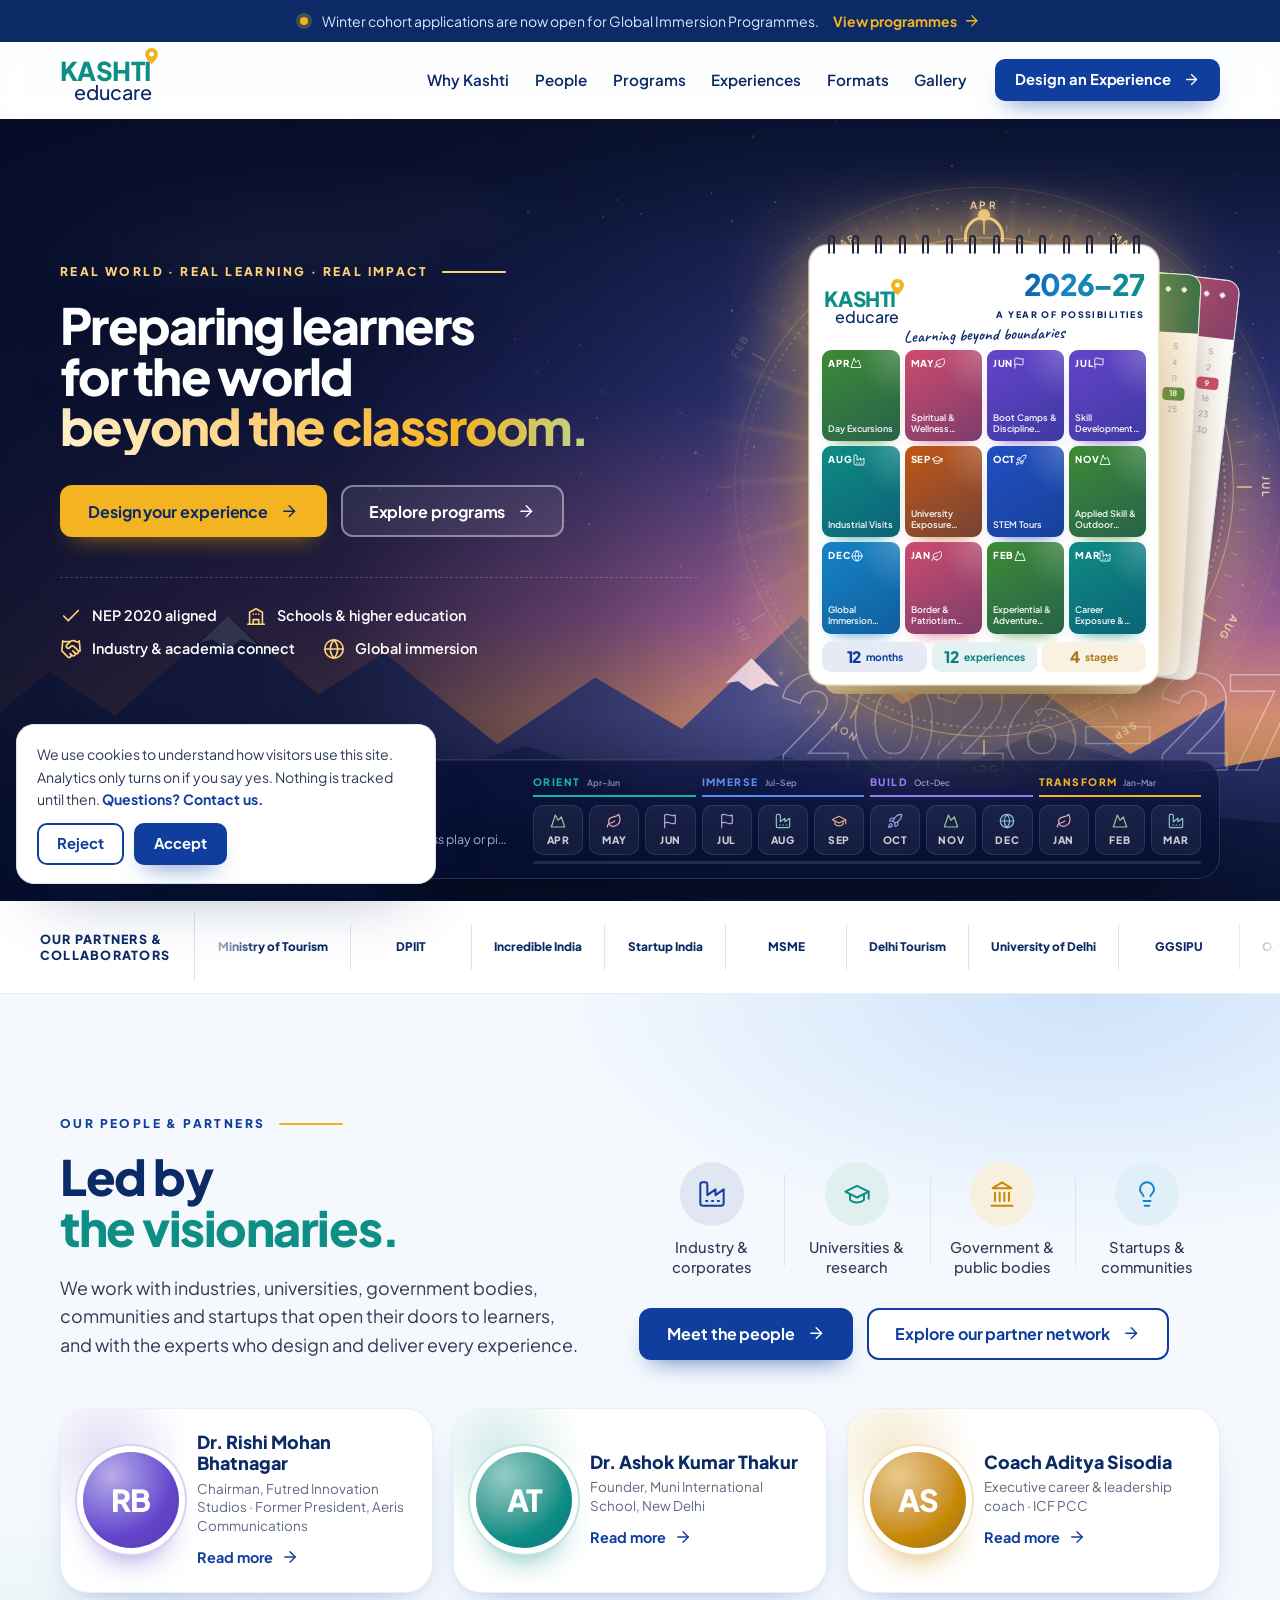
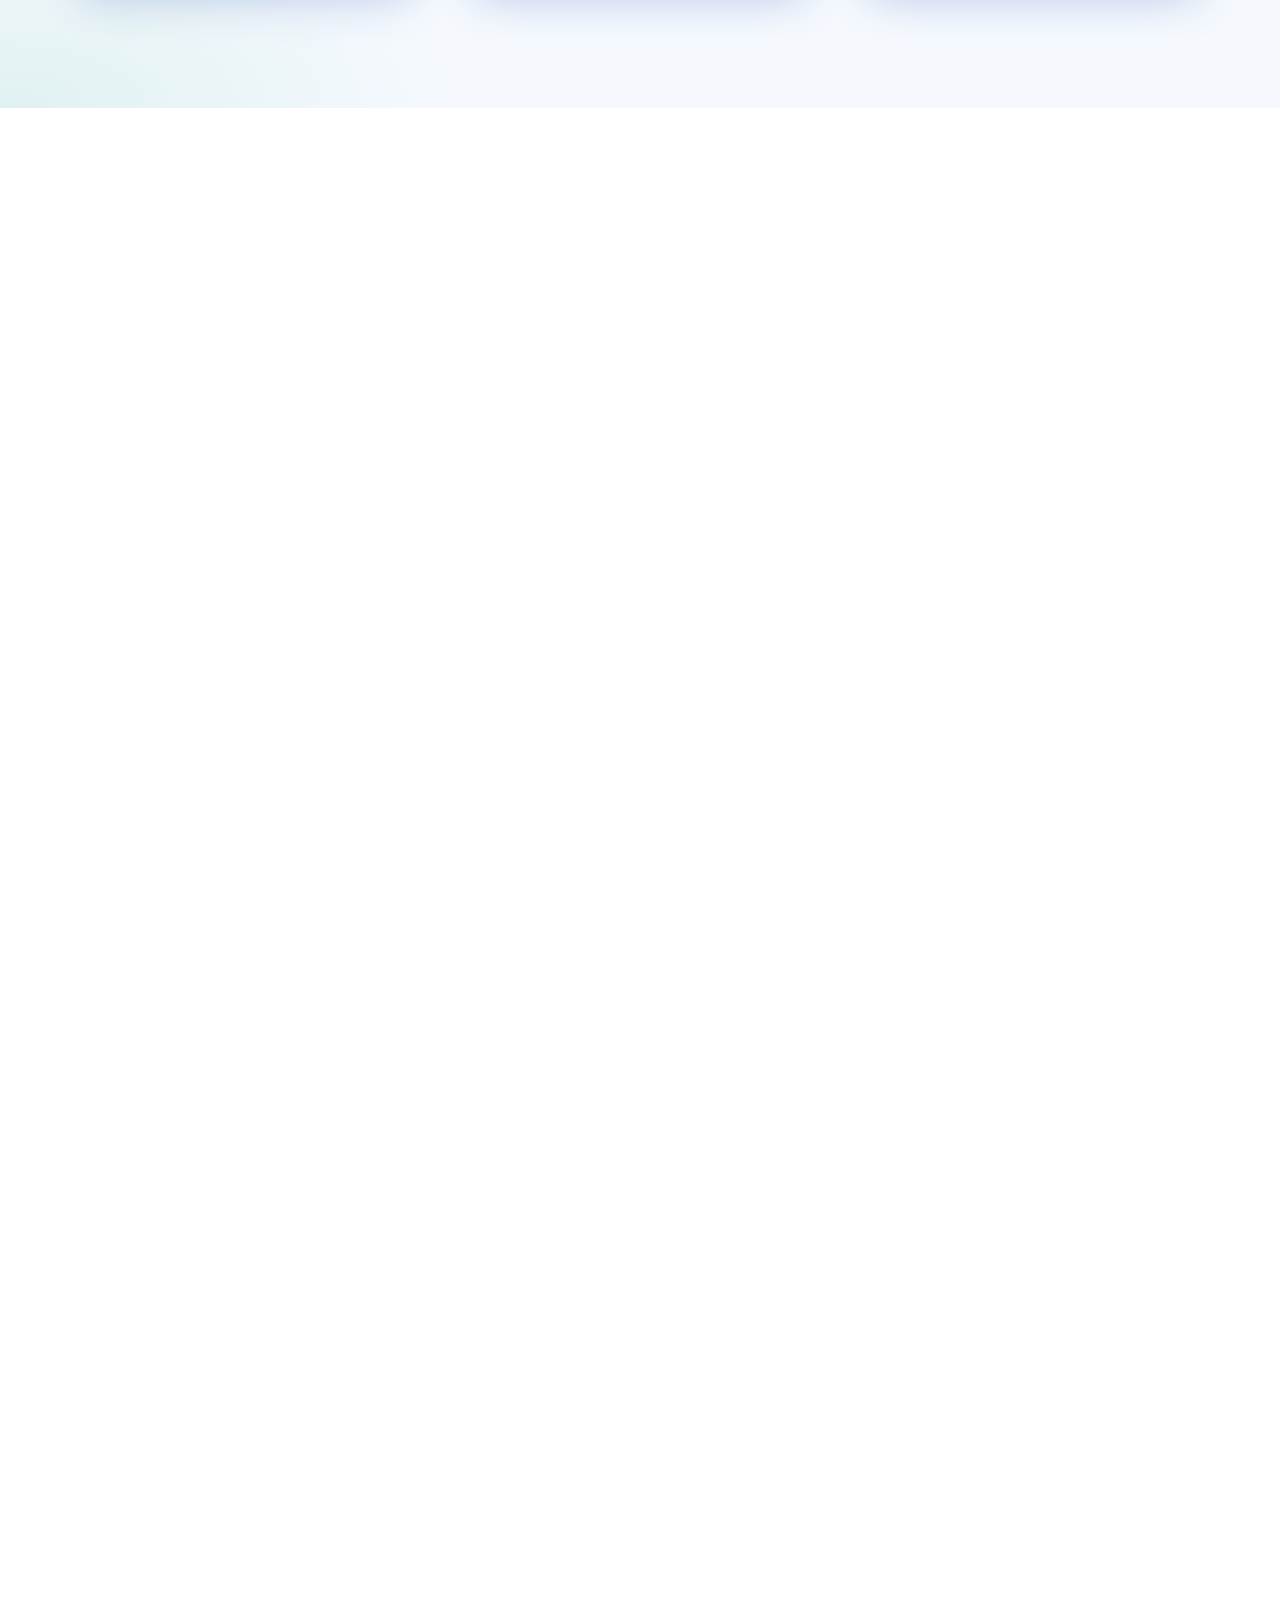
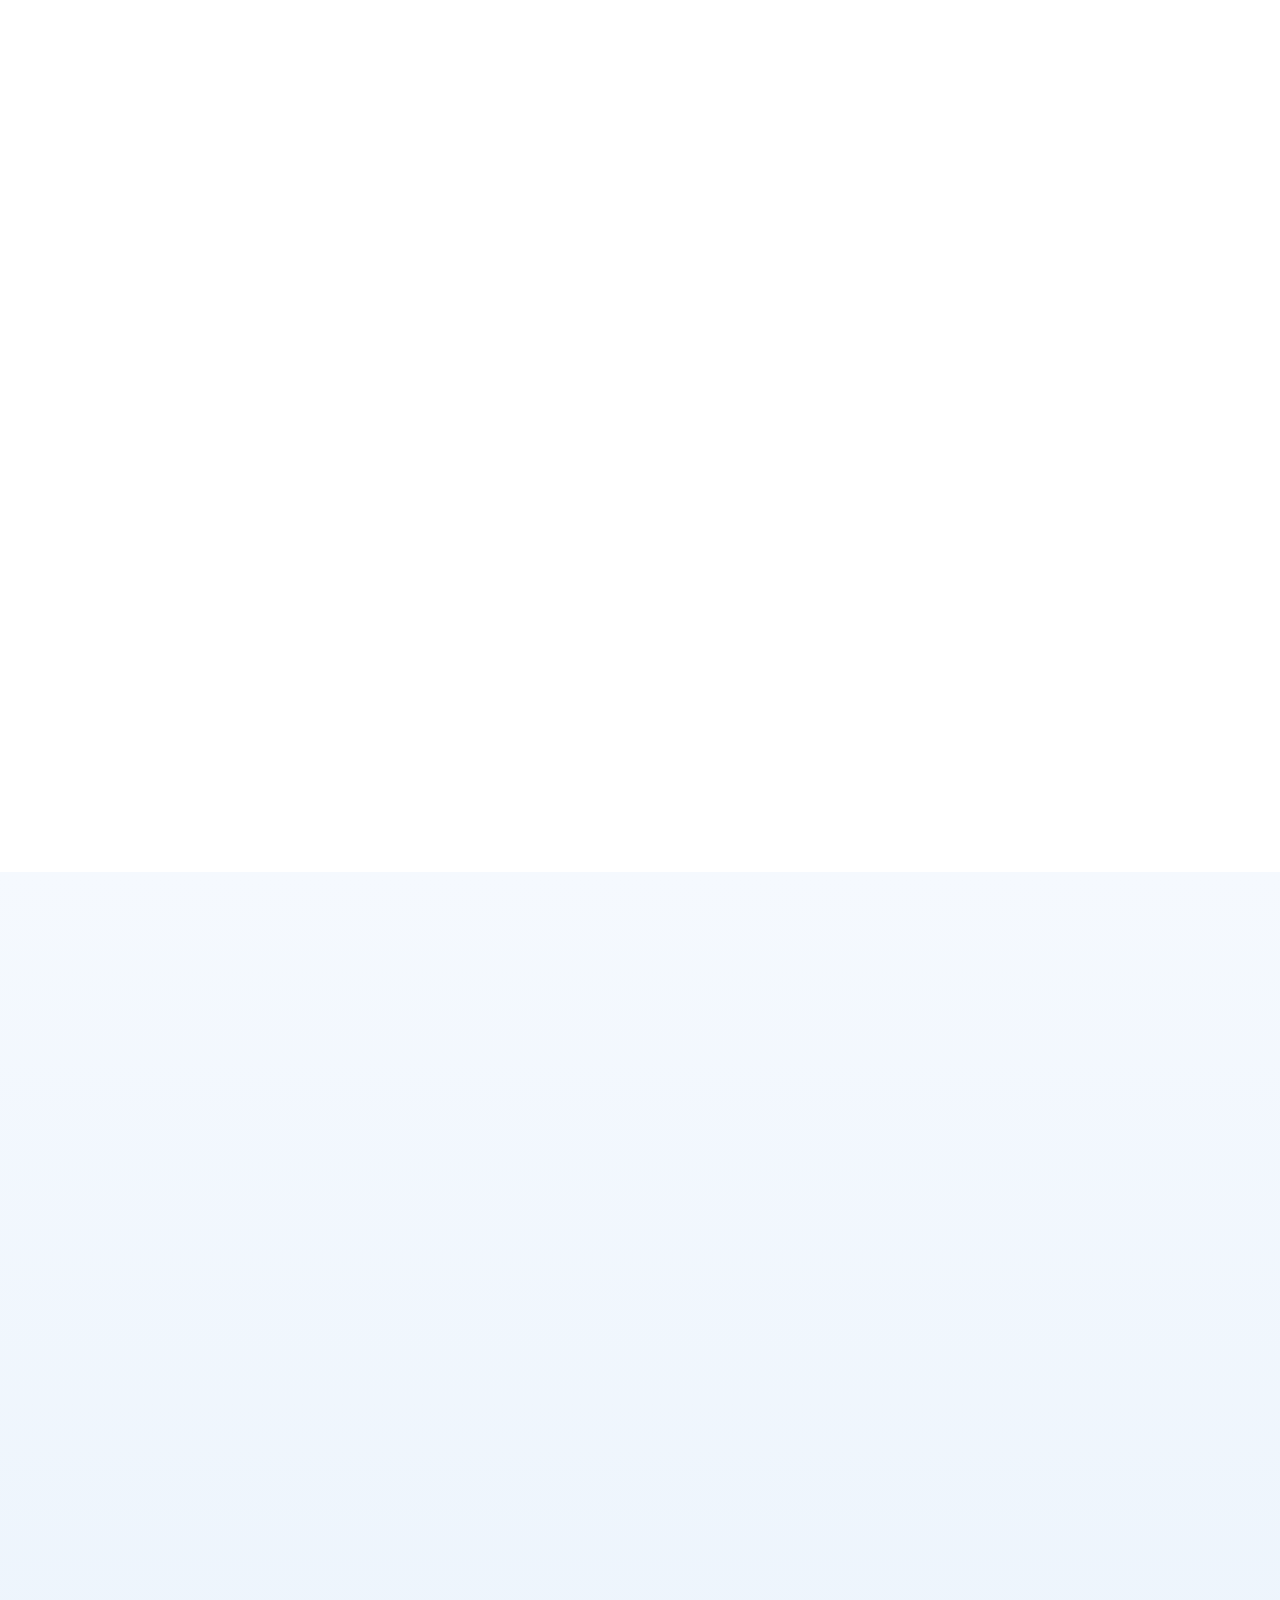
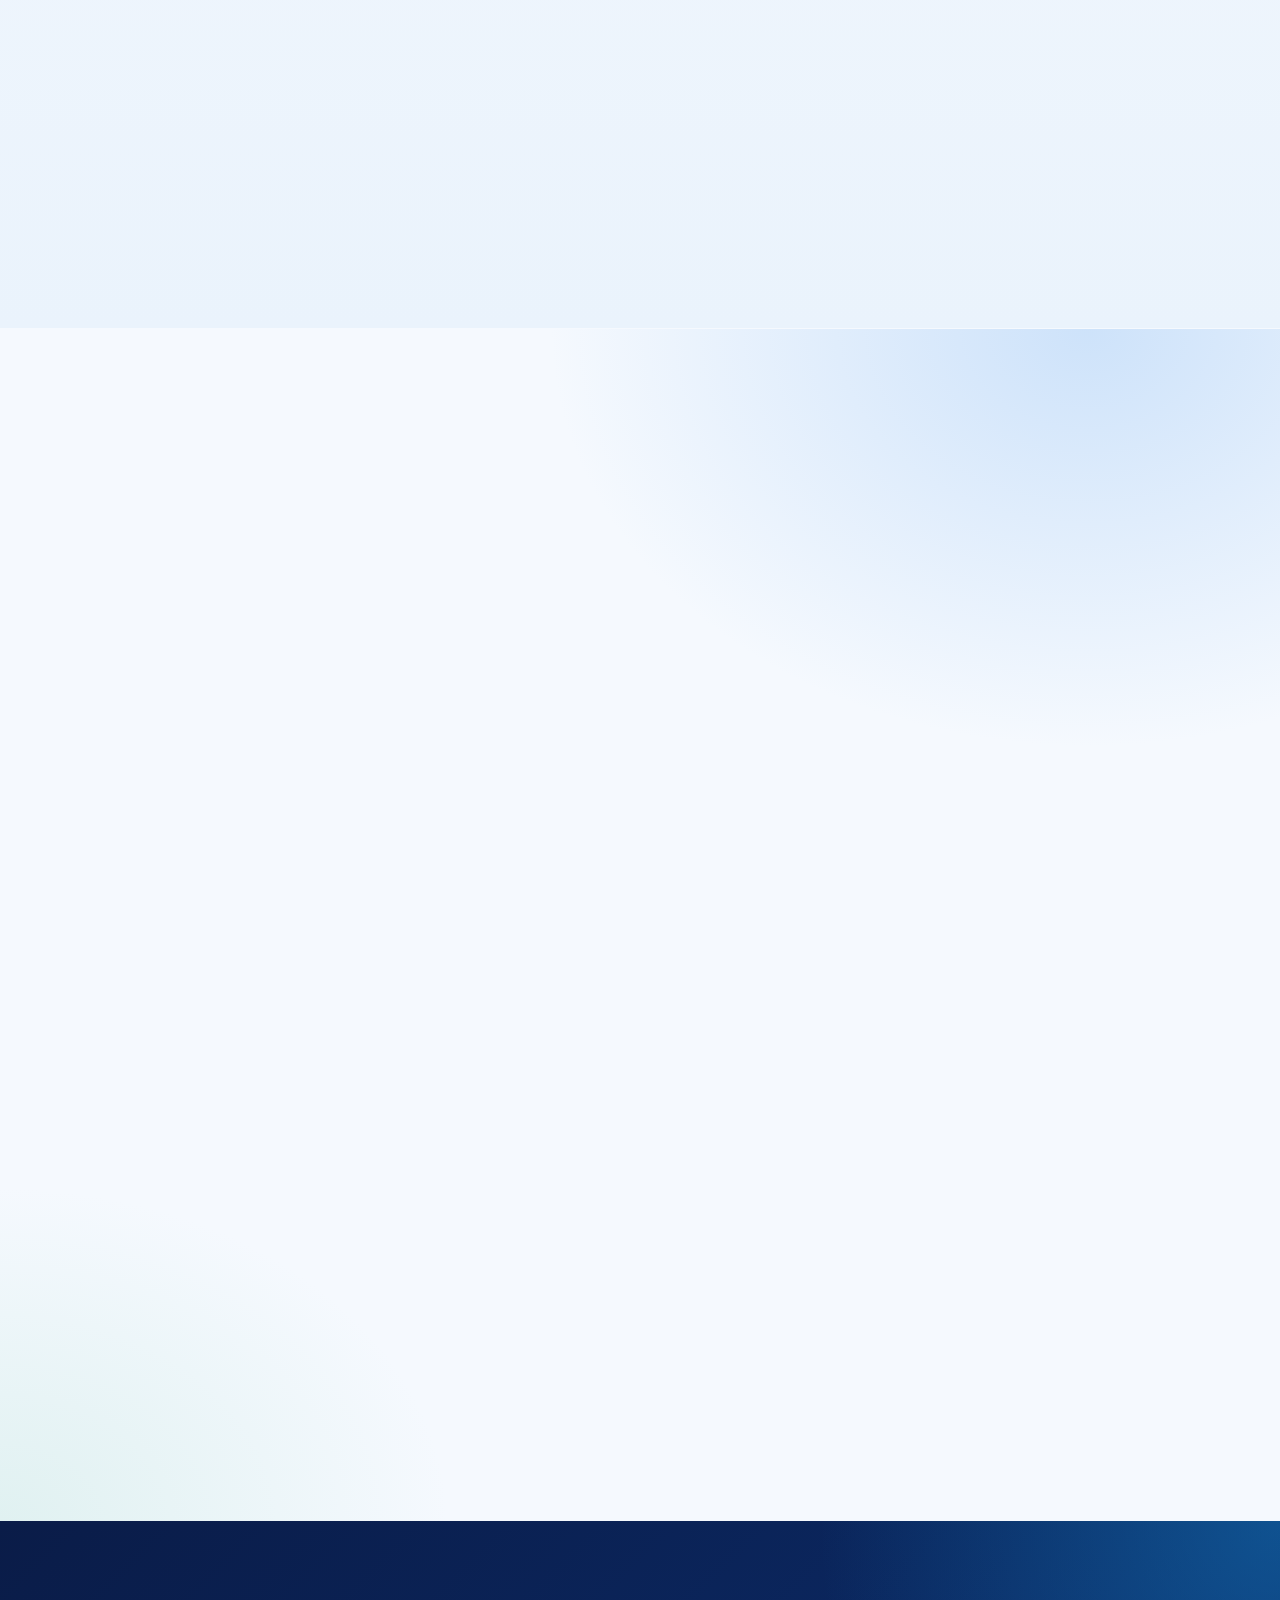
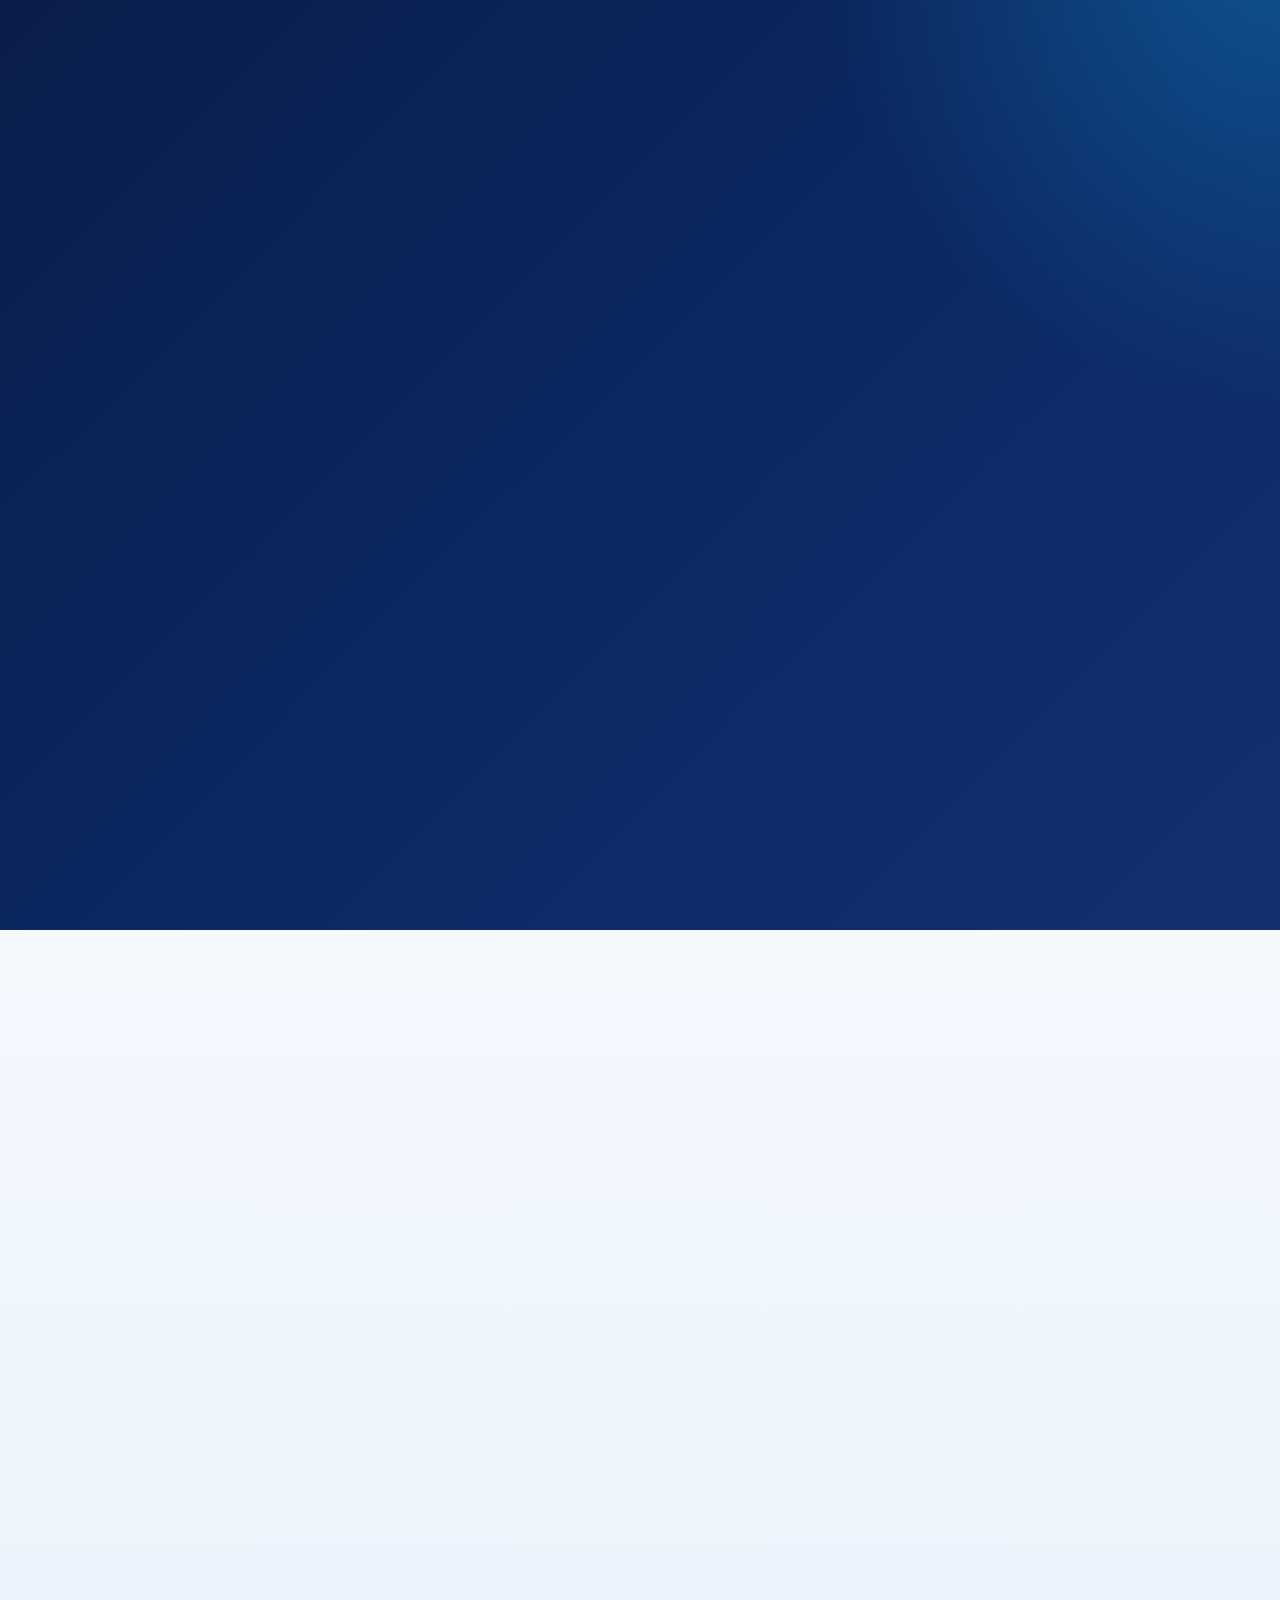
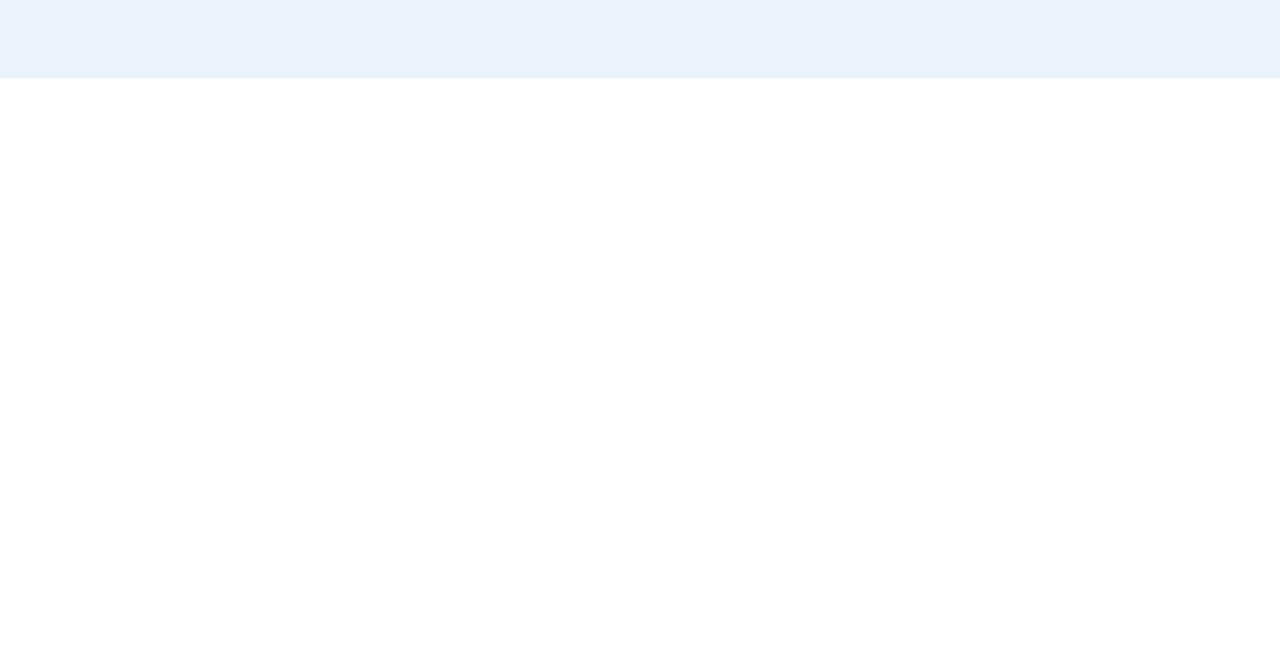
==== index.html @ a11a7e0b "Design changes" ====
<!doctype html>
<html lang="en-IN">
<head>
<meta charset="utf-8">
<meta name="viewport" content="width=device-width, initial-scale=1">
<title>Kashti Educare | Experiential learning for schools & colleges</title>
<meta name="description" content="Kashti Educare prepares learners for the world beyond the classroom with NEP 2020-aligned STEM tours, industry exposure, leadership camps and global immersion programmes for schools and higher education in India.">
<meta name="theme-color" content="#0B2A66">
<link rel="canonical" href="https://kashtieducare.com/">
<meta property="og:type" content="website">
<meta property="og:locale" content="en_IN">
<meta property="og:site_name" content="Kashti Educare">
<meta property="og:title" content="Kashti Educare | Experiential learning for schools &amp; colleges">
<meta property="og:description" content="Kashti Educare prepares learners for the world beyond the classroom with NEP 2020-aligned STEM tours, industry exposure, leadership camps and global immersion programmes for schools and higher education in India.">
<link rel="icon" href="data:image/svg+xml,%3Csvg xmlns='http://www.w3.org/2000/svg' viewBox='0 0 64 64'%3E%3Crect width='64' height='64' rx='14' fill='%230B2A66'/%3E%3Ctext x='32' y='44' text-anchor='middle' font-family='Arial' font-weight='800' font-size='34' fill='%2338D1C2'%3EK%3C/text%3E%3Ccircle cx='47' cy='14' r='6' fill='%23F4B321'/%3E%3C/svg%3E">
<link rel="preconnect" href="https://fonts.googleapis.com">
<link rel="preconnect" href="https://fonts.gstatic.com" crossorigin>
<link href="https://fonts.googleapis.com/css2?family=Caveat:wght@500;600;700&family=Plus+Jakarta+Sans:wght@400;500;600;700;800&display=swap" rel="stylesheet">
<link rel="stylesheet" href="css/styles.css">
<script src="js/data.js" defer></script>
<script src="js/main.js" defer></script>
</head>
<body data-page="index">
<svg width="0" height="0" style="position:absolute" aria-hidden="true"><defs><symbol id="i-arrow" viewBox="0 0 24 24"><path d="M5 12h14"/><path d="m12 5 7 7-7 7"/></symbol><symbol id="i-arrow-left" viewBox="0 0 24 24"><path d="m12 19-7-7 7-7"/><path d="M19 12H5"/></symbol><symbol id="i-chev-l" viewBox="0 0 24 24"><path d="m15 18-6-6 6-6"/></symbol><symbol id="i-chev-r" viewBox="0 0 24 24"><path d="m9 18 6-6-6-6"/></symbol><symbol id="i-chev-d" viewBox="0 0 24 24"><path d="m6 9 6 6 6-6"/></symbol><symbol id="i-calendar" viewBox="0 0 24 24"><rect x="3" y="4" width="18" height="18" rx="2"/><path d="M16 2v4M8 2v4M3 10h18"/><path d="M8 14h.01M12 14h.01M16 14h.01M8 18h.01M12 18h.01"/></symbol><symbol id="i-users" viewBox="0 0 24 24"><path d="M16 21v-2a4 4 0 0 0-4-4H6a4 4 0 0 0-4 4v2"/><circle cx="9" cy="7" r="4"/><path d="M22 21v-2a4 4 0 0 0-3-3.87"/><path d="M16 3.13a4 4 0 0 1 0 7.75"/></symbol><symbol id="i-gear" viewBox="0 0 24 24"><path d="M12.22 2h-.44a2 2 0 0 0-2 2v.18a2 2 0 0 1-1 1.73l-.43.25a2 2 0 0 1-2 0l-.15-.08a2 2 0 0 0-2.73.73l-.22.38a2 2 0 0 0 .73 2.73l.15.1a2 2 0 0 1 1 1.72v.51a2 2 0 0 1-1 1.74l-.15.09a2 2 0 0 0-.73 2.73l.22.38a2 2 0 0 0 2.73.73l.15-.08a2 2 0 0 1 2 0l.43.25a2 2 0 0 1 1 1.73V20a2 2 0 0 0 2 2h.44a2 2 0 0 0 2-2v-.18a2 2 0 0 1 1-1.73l.43-.25a2 2 0 0 1 2 0l.15.08a2 2 0 0 0 2.73-.73l.22-.39a2 2 0 0 0-.73-2.73l-.15-.08a2 2 0 0 1-1-1.74v-.5a2 2 0 0 1 1-1.74l.15-.09a2 2 0 0 0 .73-2.73l-.22-.38a2 2 0 0 0-2.73-.73l-.15.08a2 2 0 0 1-2 0l-.43-.25a2 2 0 0 1-1-1.73V4a2 2 0 0 0-2-2z"/><circle cx="12" cy="12" r="3"/></symbol><symbol id="i-bars" viewBox="0 0 24 24"><rect x="4" y="12" width="4" height="8" rx="1"/><rect x="10" y="8" width="4" height="12" rx="1"/><rect x="16" y="4" width="4" height="16" rx="1"/></symbol><symbol id="i-cap" viewBox="0 0 24 24"><path d="M22 10 12 5 2 10l10 5 10-5z"/><path d="M6 12v5c3 3 9 3 12 0v-5"/><path d="M22 10v6"/></symbol><symbol id="i-bulb" viewBox="0 0 24 24"><path d="M15 14c.2-1 .7-1.7 1.5-2.5 1-.9 1.5-2.2 1.5-3.5A6 6 0 0 0 6 8c0 1 .2 2.2 1.5 3.5.7.7 1.3 1.5 1.5 2.5"/><path d="M9 18h6M10 22h4"/></symbol><symbol id="i-globe" viewBox="0 0 24 24"><circle cx="12" cy="12" r="10"/><path d="M2 12h20"/><path d="M12 2a15.3 15.3 0 0 1 4 10 15.3 15.3 0 0 1-4 10 15.3 15.3 0 0 1-4-10 15.3 15.3 0 0 1 4-10z"/></symbol><symbol id="i-handshake" viewBox="0 0 24 24"><path d="m11 17 2 2a1 1 0 1 0 3-3"/><path d="m14 14 2.5 2.5a1 1 0 1 0 3-3l-3.88-3.88a3 3 0 0 0-4.24 0l-.88.88a1 1 0 1 1-3-3l2.81-2.81a5.79 5.79 0 0 1 7.06-.87l.47.28a2 2 0 0 0 1.42.25L21 4"/><path d="m21 3 1 11h-2"/><path d="M3 3 2 14l6.5 6.5a1 1 0 1 0 3-3"/><path d="M3 4h8"/></symbol><symbol id="i-school" viewBox="0 0 24 24"><path d="M3 21h18"/><path d="M5 21V8l7-4 7 4v13"/><path d="M9 21v-5h6v5"/><path d="M9 10h.01M12 10h.01M15 10h.01"/></symbol><symbol id="i-factory" viewBox="0 0 24 24"><path d="M2 20a2 2 0 0 0 2 2h16a2 2 0 0 0 2-2V8l-7 5V8l-7 5V4a2 2 0 0 0-2-2H4a2 2 0 0 0-2 2Z"/><path d="M17 18h1M12 18h1M7 18h1"/></symbol><symbol id="i-rocket" viewBox="0 0 24 24"><path d="M4.5 16.5c-1.5 1.26-2 5-2 5s3.74-.5 5-2c.71-.84.7-2.13-.09-2.91a2.18 2.18 0 0 0-2.91-.09z"/><path d="m12 15-3-3a22 22 0 0 1 2-3.95A12.88 12.88 0 0 1 22 2c0 2.72-.78 7.5-6 11a22.35 22.35 0 0 1-4 2z"/><path d="M9 12H4s.55-3.03 2-4c1.62-1.08 5 0 5 0"/><path d="M12 15v5s3.03-.55 4-2c1.08-1.62 0-5 0-5"/></symbol><symbol id="i-mountain" viewBox="0 0 24 24"><path d="m8 3 4 8 5-5 5 15H2L8 3z"/></symbol><symbol id="i-compass" viewBox="0 0 24 24"><circle cx="12" cy="12" r="10"/><path d="m16.24 7.76-2.12 6.36-6.36 2.12 2.12-6.36 6.36-2.12z"/></symbol><symbol id="i-leaf" viewBox="0 0 24 24"><path d="M11 20A7 7 0 0 1 9.8 6.1C15.5 5 17 4.48 19 2c1 2 2 4.18 2 8 0 5.5-4.78 10-10 10Z"/><path d="M2 21c0-3 1.85-5.36 5.08-6C9.5 14.52 12 13 13 12"/></symbol><symbol id="i-flag" viewBox="0 0 24 24"><path d="M4 15s1-1 4-1 5 2 8 2 4-1 4-1V3s-1 1-4 1-5-2-8-2-4 1-4 1z"/><path d="M4 22v-7"/></symbol><symbol id="i-mail" viewBox="0 0 24 24"><rect x="2" y="4" width="20" height="16" rx="2"/><path d="m22 7-10 6L2 7"/></symbol><symbol id="i-phone" viewBox="0 0 24 24"><path d="M22 16.92v3a2 2 0 0 1-2.18 2 19.79 19.79 0 0 1-8.63-3.07 19.5 19.5 0 0 1-6-6 19.79 19.79 0 0 1-3.07-8.67A2 2 0 0 1 4.11 2h3a2 2 0 0 1 2 1.72 12.84 12.84 0 0 0 .7 2.81 2 2 0 0 1-.45 2.11L8.09 9.91a16 16 0 0 0 6 6l1.27-1.27a2 2 0 0 1 2.11-.45 12.84 12.84 0 0 0 2.81.7A2 2 0 0 1 22 16.92z"/></symbol><symbol id="i-pin" viewBox="0 0 24 24"><path d="M20 10c0 6-8 12-8 12s-8-6-8-12a8 8 0 0 1 16 0Z"/><circle cx="12" cy="10" r="3"/></symbol><symbol id="i-download" viewBox="0 0 24 24"><path d="M21 15v4a2 2 0 0 1-2 2H5a2 2 0 0 1-2-2v-4"/><path d="m7 10 5 5 5-5"/><path d="M12 15V3"/></symbol><symbol id="i-file" viewBox="0 0 24 24"><path d="M15 2H6a2 2 0 0 0-2 2v16a2 2 0 0 0 2 2h12a2 2 0 0 0 2-2V7Z"/><path d="M14 2v4a2 2 0 0 0 2 2h4"/><path d="M16 13H8M16 17H8M10 9H8"/></symbol><symbol id="i-megaphone" viewBox="0 0 24 24"><path d="m3 11 18-5v12L3 14v-3z"/><path d="M11.6 16.8a3 3 0 1 1-5.8-1.6"/></symbol><symbol id="i-star" viewBox="0 0 24 24"><path d="m12 2 3.09 6.26L22 9.27l-5 4.87 1.18 6.88L12 17.77l-6.18 3.25L7 14.14 2 9.27l6.91-1.01L12 2z"/></symbol><symbol id="i-award" viewBox="0 0 24 24"><circle cx="12" cy="8" r="6"/><path d="M15.48 12.89 17 22l-5-3-5 3 1.52-9.11"/></symbol><symbol id="i-check" viewBox="0 0 24 24"><path d="M20 6 9 17l-5-5"/></symbol><symbol id="i-x" viewBox="0 0 24 24"><path d="M18 6 6 18M6 6l12 12"/></symbol><symbol id="i-plus" viewBox="0 0 24 24"><path d="M12 5v14M5 12h14"/></symbol><symbol id="i-search" viewBox="0 0 24 24"><circle cx="11" cy="11" r="8"/><path d="m21 21-4.3-4.3"/></symbol><symbol id="i-menu" viewBox="0 0 24 24"><path d="M4 6h16M4 12h16M4 18h16"/></symbol><symbol id="i-plane" viewBox="0 0 24 24"><path d="m22 2-7 20-4-9-9-4Z"/><path d="M22 2 11 13"/></symbol><symbol id="i-clock" viewBox="0 0 24 24"><circle cx="12" cy="12" r="10"/><path d="M12 6v6l4 2"/></symbol><symbol id="i-target" viewBox="0 0 24 24"><circle cx="12" cy="12" r="10"/><circle cx="12" cy="12" r="6"/><circle cx="12" cy="12" r="2"/></symbol><symbol id="i-book" viewBox="0 0 24 24"><path d="M2 3h6a4 4 0 0 1 4 4v14a3 3 0 0 0-3-3H2z"/><path d="M22 3h-6a4 4 0 0 0-4 4v14a3 3 0 0 1 3-3h7z"/></symbol><symbol id="i-eye" viewBox="0 0 24 24"><path d="M2 12s3-7 10-7 10 7 10 7-3 7-10 7-10-7-10-7Z"/><circle cx="12" cy="12" r="3"/></symbol><symbol id="i-wrench" viewBox="0 0 24 24"><path d="M14.7 6.3a1 1 0 0 0 0 1.4l1.6 1.6a1 1 0 0 0 1.4 0l3.77-3.77a6 6 0 0 1-7.94 7.94l-6.91 6.91a2.12 2.12 0 0 1-3-3l6.91-6.91a6 6 0 0 1 7.94-7.94l-3.76 3.76z"/></symbol><symbol id="i-sprout" viewBox="0 0 24 24"><path d="M7 20h10"/><path d="M10 20c5.5-2.5.8-6.4 3-10"/><path d="M9.5 9.4c1.1.8 1.8 2.2 2.3 3.7-2 .4-3.5.4-4.8-.3-1.2-.6-2.3-1.9-3-4.2 2.8-.5 4.4 0 5.5.8z"/><path d="M14.1 6a7 7 0 0 0-1.1 4c1.9-.1 3.3-.6 4.3-1.4 1-1 1.6-2.3 1.7-4.6-2.7.1-4 1-4.9 2z"/></symbol><symbol id="i-layers" viewBox="0 0 24 24"><path d="m12 2 10 5-10 5L2 7l10-5z"/><path d="m2 17 10 5 10-5"/><path d="m2 12 10 5 10-5"/></symbol><symbol id="i-route" viewBox="0 0 24 24"><circle cx="6" cy="19" r="3"/><path d="M9 19h8.5a3.5 3.5 0 0 0 0-7h-11a3.5 3.5 0 0 1 0-7H15"/><circle cx="18" cy="5" r="3"/></symbol><symbol id="i-landmark" viewBox="0 0 24 24"><path d="M3 22h18M6 18v-7M10 18v-7M14 18v-7M18 18v-7"/><path d="m12 2 8 5H4z"/></symbol><symbol id="i-network" viewBox="0 0 24 24"><circle cx="18" cy="5" r="3"/><circle cx="6" cy="12" r="3"/><circle cx="18" cy="19" r="3"/><path d="m8.59 13.51 6.83 3.98M15.41 6.51l-6.82 3.98"/></symbol><symbol id="i-sparkles" viewBox="0 0 24 24"><path d="m12 3-1.9 5.8a2 2 0 0 1-1.3 1.3L3 12l5.8 1.9a2 2 0 0 1 1.3 1.3L12 21l1.9-5.8a2 2 0 0 1 1.3-1.3L21 12l-5.8-1.9a2 2 0 0 1-1.3-1.3Z"/></symbol><symbol id="i-shield" viewBox="0 0 24 24"><path d="M12 22s8-4 8-10V5l-8-3-8 3v7c0 6 8 10 8 10z"/><path d="m9 12 2 2 4-4"/></symbol><symbol id="i-image" viewBox="0 0 24 24"><rect x="3" y="3" width="18" height="18" rx="2"/><circle cx="9" cy="9" r="2"/><path d="m21 15-3.1-3.1a2 2 0 0 0-2.8 0L6 21"/></symbol><symbol id="i-filter" viewBox="0 0 24 24"><path d="M22 3H2l8 9.46V19l4 2v-8.54L22 3z"/></symbol><symbol id="i-briefcase" viewBox="0 0 24 24"><rect x="2" y="7" width="20" height="14" rx="2"/><path d="M16 21V5a2 2 0 0 0-2-2h-4a2 2 0 0 0-2 2v16"/></symbol><symbol id="i-heart" viewBox="0 0 24 24"><path d="M19 14c1.49-1.46 3-3.21 3-5.5A5.5 5.5 0 0 0 16.5 3c-1.76 0-3 .5-4.5 2-1.5-1.5-2.74-2-4.5-2A5.5 5.5 0 0 0 2 8.5c0 2.3 1.5 4.05 3 5.5l7 7Z"/></symbol><symbol id="i-info" viewBox="0 0 24 24"><circle cx="12" cy="12" r="10"/><path d="M12 16v-4M12 8h.01"/></symbol><symbol id="i-play" viewBox="0 0 24 24"><path d="M7 4.5v15l12.5-7.5z"/></symbol><symbol id="i-pause" viewBox="0 0 24 24"><path d="M9 5v14M15 5v14"/></symbol><symbol id="i-link" viewBox="0 0 24 24"><path d="M10 13a5 5 0 0 0 7.54.54l3-3a5 5 0 0 0-7.07-7.07l-1.72 1.71"/><path d="M14 11a5 5 0 0 0-7.54-.54l-3 3a5 5 0 0 0 7.07 7.07l1.71-1.71"/></symbol><symbol id="i-quote" viewBox="0 0 24 24"><path d="M7 7h4v6c0 2.5-1.5 4-4 4M15 7h4v6c0 2.5-1.5 4-4 4"/></symbol><symbol id="i-user-plus" viewBox="0 0 24 24"><path d="M16 21v-2a4 4 0 0 0-4-4H6a4 4 0 0 0-4 4v2"/><circle cx="9" cy="7" r="4"/><path d="M19 8v6M22 11h-6"/></symbol></defs></svg>
<a class="skip-link" href="#main">Skip to content</a>
<div class="announce" role="region" aria-label="Announcement">
  <div class="container"><span class="dot" aria-hidden="true"></span><span>Winter cohort applications are now open for Global Immersion Programmes.</span><a href="programs.html?theme=global#catalogue">View programmes <svg class="icon " aria-hidden="true"><use href="#i-arrow"/></svg></a></div>
</div>
<header class="site-header" id="top">
  <div class="container">
    <a class="brand" href="index.html" aria-label="Kashti Educare home">
  <img class="brand-img" src="https://kashtieducare.com/logo.jpeg" alt="Kashti Educare" width="150" height="56" decoding="async">
  <span class="brand-word" aria-hidden="true"><span class="b-k">KASHTI<svg class="pin" viewBox="0 0 24 30" aria-hidden="true"><path d="M12 0C5.4 0 0 5.2 0 11.7 0 20.5 12 30 12 30s12-9.5 12-18.3C24 5.2 18.6 0 12 0z" fill="currentColor"/><circle cx="12" cy="11.5" r="4.4" fill="#fff"/></svg></span>
  <span class="b-e">educare</span></span>
</a>
    <nav class="nav" aria-label="Main">
      <ul><li><a href="why-kashti.html">Why Kashti</a></li><li><a href="people.html">People</a></li><li><a href="programs.html">Programs</a></li><li><a href="experiences.html">Experiences</a></li><li><a href="formats.html">Formats</a></li><li><a href="gallery.html">Gallery</a></li></ul>
    </nav>
    <a class="btn btn-primary btn-sm header-cta" href="contact.html?intent=design-experience">Design an Experience <svg class="icon " aria-hidden="true"><use href="#i-arrow"/></svg></a>
    <button class="burger" type="button" aria-label="Open menu" aria-expanded="false" aria-controls="mobile-nav"><svg class="icon " aria-hidden="true"><use href="#i-menu"/></svg></button>
  </div>
</header>
<nav class="mobile-nav" id="mobile-nav" aria-label="Mobile">
  <ul>
    <li><a href="index.html" aria-current="page">Home <svg class="icon " aria-hidden="true"><use href="#i-chev-r"/></svg></a></li>
    <li><a href="why-kashti.html">Why Kashti <svg class="icon " aria-hidden="true"><use href="#i-chev-r"/></svg></a></li><li><a href="people.html">People <svg class="icon " aria-hidden="true"><use href="#i-chev-r"/></svg></a></li><li><a href="programs.html">Programs <svg class="icon " aria-hidden="true"><use href="#i-chev-r"/></svg></a></li><li><a href="experiences.html">Experiences <svg class="icon " aria-hidden="true"><use href="#i-chev-r"/></svg></a></li><li><a href="formats.html">Formats <svg class="icon " aria-hidden="true"><use href="#i-chev-r"/></svg></a></li><li><a href="gallery.html">Gallery <svg class="icon " aria-hidden="true"><use href="#i-chev-r"/></svg></a></li>
    <li><a href="contact.html">Contact <svg class="icon " aria-hidden="true"><use href="#i-chev-r"/></svg></a></li>
  </ul>
  <a class="btn btn-primary" href="contact.html?intent=design-experience">Design an Experience <svg class="icon " aria-hidden="true"><use href="#i-arrow"/></svg></a>
</nav>
<main id="main">


<section class="hero hero-cine is-intro" data-stage aria-label="Kashti Educare: a year of real-world learning">
  <div class="stage-bg" aria-hidden="true">
    <div class="st-sky"></div>
    <div class="st-clouds"><i></i><i></i><i></i></div>
    <svg class="land land-far" viewBox="0 0 1440 360" preserveAspectRatio="none" aria-hidden="true"><path class="l-far" d="M0 196 92 120l70 46 120-104 96 82 70-44 120 96 104-70 92 54 126-118 108 92 92-52 150 104 100-56V360H0Z"/>
  <path class="l-cap" d="M282 62l-30 28 14-4 16 12 14-12 18 6zM838 106l-28 26 14-2 14 10 14-8 16 4zM1094 30l-30 30 16-6 14 12 14-10 18 4z"/></svg>
    <svg class="land land-mid" viewBox="0 0 1440 360" preserveAspectRatio="none" aria-hidden="true"><path class="l-mid" d="M0 250 120 206l110 30 140-62 120 54 110-30 150 50 120-40 140 34 130-58 150 44 150-26V360H0Z"/></svg>
    <svg class="land land-near" viewBox="0 0 1440 360" preserveAspectRatio="none" aria-hidden="true"><path class="l-near" d="M0 300 160 268l140 18 170-30 160 22 190-26 170 24 150-20 300 26V360H0Z"/>
  <g class="l-trees"><path d="M64 300l14-42 14 42zM90 304l10-30 10 30zM1310 296l14-44 14 44zM1336 300l10-30 10 30zM612 292l10-30 10 30z"/></g></svg>
    <canvas class="st-fx"></canvas>
    <p class="st-ghost"><span data-ghost-a>2026–27</span><span data-ghost-b></span></p>
    <div class="st-scrim"></div>
    <div class="st-grain"></div>
  </div>

  <div class="container hero-grid">
    <div class="hero-copy">
      <p class="eyebrow on-dark">Real world · Real learning · Real impact</p>
      <h1 class="display"><span class="t1">Preparing learners</span><span class="t1">for the world</span><span class="t2">beyond the classroom.</span></h1>
      <div class="btn-row">
        <a class="btn btn-saffron" href="contact.html?intent=design-experience">Design your experience <svg class="icon " aria-hidden="true"><use href="#i-arrow"/></svg></a>
        <a class="btn btn-glass" href="programs.html">Explore programs <svg class="icon " aria-hidden="true"><use href="#i-arrow"/></svg></a>
      </div>
      <ul class="hero-proof">
        <li><svg class="icon " aria-hidden="true"><use href="#i-check"/></svg>NEP 2020 aligned</li>
        <li><svg class="icon " aria-hidden="true"><use href="#i-school"/></svg>Schools &amp; higher education</li>
        <li><svg class="icon " aria-hidden="true"><use href="#i-handshake"/></svg>Industry &amp; academia connect</li>
        <li><svg class="icon " aria-hidden="true"><use href="#i-globe"/></svg>Global immersion</li>
      </ul>
    </div>

    <div class="cal-stage" data-calendar>
      <div class="st-corona" aria-hidden="true"></div>
      <div class="st-rays" aria-hidden="true"></div>
      <div class="halo" aria-hidden="true">
    <svg class="halo-layer halo-static" viewBox="-380 -380 760 760">
      <defs><radialGradient id="hGlow"><stop offset="0" stop-color="#FFE7A8" stop-opacity=".0"/><stop offset=".62" stop-color="#FFE7A8" stop-opacity=".0"/><stop offset=".8" stop-color="#FFD27A" stop-opacity=".22"/><stop offset="1" stop-color="#FFD27A" stop-opacity="0"/></radialGradient></defs>
      <circle r="372" fill="url(#hGlow)"/>
      <circle r="356" class="h-ring faint"/>
      <circle r="296" class="h-ring"/>
      <circle r="286" class="h-ring dots"/>
      <circle r="250" class="h-ring faint"/>
    </svg>
    <svg class="halo-layer h-dial" viewBox="-380 -380 760 760"><line transform="rotate(5)" x1="0" y1="-312" x2="0" y2="-304" class="h-minor"/><line transform="rotate(10)" x1="0" y1="-312" x2="0" y2="-304" class="h-minor"/><line transform="rotate(15)" x1="0" y1="-312" x2="0" y2="-304" class="h-minor"/><line transform="rotate(20)" x1="0" y1="-312" x2="0" y2="-304" class="h-minor"/><line transform="rotate(25)" x1="0" y1="-312" x2="0" y2="-304" class="h-minor"/><line transform="rotate(35)" x1="0" y1="-312" x2="0" y2="-304" class="h-minor"/><line transform="rotate(40)" x1="0" y1="-312" x2="0" y2="-304" class="h-minor"/><line transform="rotate(45)" x1="0" y1="-312" x2="0" y2="-304" class="h-minor"/><line transform="rotate(50)" x1="0" y1="-312" x2="0" y2="-304" class="h-minor"/><line transform="rotate(55)" x1="0" y1="-312" x2="0" y2="-304" class="h-minor"/><line transform="rotate(65)" x1="0" y1="-312" x2="0" y2="-304" class="h-minor"/><line transform="rotate(70)" x1="0" y1="-312" x2="0" y2="-304" class="h-minor"/><line transform="rotate(75)" x1="0" y1="-312" x2="0" y2="-304" class="h-minor"/><line transform="rotate(80)" x1="0" y1="-312" x2="0" y2="-304" class="h-minor"/><line transform="rotate(85)" x1="0" y1="-312" x2="0" y2="-304" class="h-minor"/><line transform="rotate(95)" x1="0" y1="-312" x2="0" y2="-304" class="h-minor"/><line transform="rotate(100)" x1="0" y1="-312" x2="0" y2="-304" class="h-minor"/><line transform="rotate(105)" x1="0" y1="-312" x2="0" y2="-304" class="h-minor"/><line transform="rotate(110)" x1="0" y1="-312" x2="0" y2="-304" class="h-minor"/><line transform="rotate(115)" x1="0" y1="-312" x2="0" y2="-304" class="h-minor"/><line transform="rotate(125)" x1="0" y1="-312" x2="0" y2="-304" class="h-minor"/><line transform="rotate(130)" x1="0" y1="-312" x2="0" y2="-304" class="h-minor"/><line transform="rotate(135)" x1="0" y1="-312" x2="0" y2="-304" class="h-minor"/><line transform="rotate(140)" x1="0" y1="-312" x2="0" y2="-304" class="h-minor"/><line transform="rotate(145)" x1="0" y1="-312" x2="0" y2="-304" class="h-minor"/><line transform="rotate(155)" x1="0" y1="-312" x2="0" y2="-304" class="h-minor"/><line transform="rotate(160)" x1="0" y1="-312" x2="0" y2="-304" class="h-minor"/><line transform="rotate(165)" x1="0" y1="-312" x2="0" y2="-304" class="h-minor"/><line transform="rotate(170)" x1="0" y1="-312" x2="0" y2="-304" class="h-minor"/><line transform="rotate(175)" x1="0" y1="-312" x2="0" y2="-304" class="h-minor"/><line transform="rotate(185)" x1="0" y1="-312" x2="0" y2="-304" class="h-minor"/><line transform="rotate(190)" x1="0" y1="-312" x2="0" y2="-304" class="h-minor"/><line transform="rotate(195)" x1="0" y1="-312" x2="0" y2="-304" class="h-minor"/><line transform="rotate(200)" x1="0" y1="-312" x2="0" y2="-304" class="h-minor"/><line transform="rotate(205)" x1="0" y1="-312" x2="0" y2="-304" class="h-minor"/><line transform="rotate(215)" x1="0" y1="-312" x2="0" y2="-304" class="h-minor"/><line transform="rotate(220)" x1="0" y1="-312" x2="0" y2="-304" class="h-minor"/><line transform="rotate(225)" x1="0" y1="-312" x2="0" y2="-304" class="h-minor"/><line transform="rotate(230)" x1="0" y1="-312" x2="0" y2="-304" class="h-minor"/><line transform="rotate(235)" x1="0" y1="-312" x2="0" y2="-304" class="h-minor"/><line transform="rotate(245)" x1="0" y1="-312" x2="0" y2="-304" class="h-minor"/><line transform="rotate(250)" x1="0" y1="-312" x2="0" y2="-304" class="h-minor"/><line transform="rotate(255)" x1="0" y1="-312" x2="0" y2="-304" class="h-minor"/><line transform="rotate(260)" x1="0" y1="-312" x2="0" y2="-304" class="h-minor"/><line transform="rotate(265)" x1="0" y1="-312" x2="0" y2="-304" class="h-minor"/><line transform="rotate(275)" x1="0" y1="-312" x2="0" y2="-304" class="h-minor"/><line transform="rotate(280)" x1="0" y1="-312" x2="0" y2="-304" class="h-minor"/><line transform="rotate(285)" x1="0" y1="-312" x2="0" y2="-304" class="h-minor"/><line transform="rotate(290)" x1="0" y1="-312" x2="0" y2="-304" class="h-minor"/><line transform="rotate(295)" x1="0" y1="-312" x2="0" y2="-304" class="h-minor"/><line transform="rotate(305)" x1="0" y1="-312" x2="0" y2="-304" class="h-minor"/><line transform="rotate(310)" x1="0" y1="-312" x2="0" y2="-304" class="h-minor"/><line transform="rotate(315)" x1="0" y1="-312" x2="0" y2="-304" class="h-minor"/><line transform="rotate(320)" x1="0" y1="-312" x2="0" y2="-304" class="h-minor"/><line transform="rotate(325)" x1="0" y1="-312" x2="0" y2="-304" class="h-minor"/><line transform="rotate(335)" x1="0" y1="-312" x2="0" y2="-304" class="h-minor"/><line transform="rotate(340)" x1="0" y1="-312" x2="0" y2="-304" class="h-minor"/><line transform="rotate(345)" x1="0" y1="-312" x2="0" y2="-304" class="h-minor"/><line transform="rotate(350)" x1="0" y1="-312" x2="0" y2="-304" class="h-minor"/><line transform="rotate(355)" x1="0" y1="-312" x2="0" y2="-304" class="h-minor"/><g transform="rotate(0)"><line x1="0" y1="-318" x2="0" y2="-300" class="h-tick" data-h="0"/><text y="-330" class="h-lbl" data-h="0">APR</text></g><g transform="rotate(30)"><line x1="0" y1="-318" x2="0" y2="-300" class="h-tick" data-h="1"/><text y="-330" class="h-lbl" data-h="1">MAY</text></g><g transform="rotate(60)"><line x1="0" y1="-318" x2="0" y2="-300" class="h-tick" data-h="2"/><text y="-330" class="h-lbl" data-h="2">JUN</text></g><g transform="rotate(90)"><line x1="0" y1="-318" x2="0" y2="-300" class="h-tick" data-h="3"/><text y="-330" class="h-lbl" data-h="3">JUL</text></g><g transform="rotate(120)"><line x1="0" y1="-318" x2="0" y2="-300" class="h-tick" data-h="4"/><text y="-330" class="h-lbl" data-h="4">AUG</text></g><g transform="rotate(150)"><line x1="0" y1="-318" x2="0" y2="-300" class="h-tick" data-h="5"/><text y="-330" class="h-lbl" data-h="5">SEP</text></g><g transform="rotate(180)"><line x1="0" y1="-318" x2="0" y2="-300" class="h-tick" data-h="6"/><text y="-330" class="h-lbl" data-h="6">OCT</text></g><g transform="rotate(210)"><line x1="0" y1="-318" x2="0" y2="-300" class="h-tick" data-h="7"/><text y="-330" class="h-lbl" data-h="7">NOV</text></g><g transform="rotate(240)"><line x1="0" y1="-318" x2="0" y2="-300" class="h-tick" data-h="8"/><text y="-330" class="h-lbl" data-h="8">DEC</text></g><g transform="rotate(270)"><line x1="0" y1="-318" x2="0" y2="-300" class="h-tick" data-h="9"/><text y="-330" class="h-lbl" data-h="9">JAN</text></g><g transform="rotate(300)"><line x1="0" y1="-318" x2="0" y2="-300" class="h-tick" data-h="10"/><text y="-330" class="h-lbl" data-h="10">FEB</text></g><g transform="rotate(330)"><line x1="0" y1="-318" x2="0" y2="-300" class="h-tick" data-h="11"/><text y="-330" class="h-lbl" data-h="11">MAR</text></g></svg>
    <svg class="halo-layer h-spin" viewBox="-380 -380 760 760"><circle r="340" class="h-ring dash"/></svg>
  </div>
      <svg class="motifs" viewBox="0 0 260 300" aria-hidden="true"><g class="motif" data-motif="tents"><path d="M0 300c50-34 160-46 260-24v24z"/><path d="M24 286l42-66 42 66z"/><path d="M122 280l34-52 34 52z"/><path d="M212 282l14-44 14 44z"/><path d="M232 288l10-30 10 30z"/><path class="m-glow" d="M60 286l6-14 6 14z" fill="#FFC46B"/></g><g class="motif" data-motif="temple"><path d="M130 52c10 30 46 58 46 112v18h22v118H62V182h22v-18c0-54 36-82 46-112z"/><path d="M130 52V24" stroke-width="3" class="m-line"/><path class="m-flag" d="M131 24l26 8-26 8z" fill="#FF9933"/><path d="M20 300v-56l20-22 20 22v56zM200 300v-56l20-22 20 22v56z"/><path d="M40 300h180v-10H40z"/></g><g class="motif" data-motif="tower"><path d="M50 300l22-150h44l22 150h-12l-15-112h-34L62 300z"/><path d="M60 150h68v-36H60z"/><path d="M52 114l42-22 42 22z"/><rect x="196" y="70" width="5" height="230"/><path class="m-flag wave" d="M201 72c14-7 28 7 44 0v28c-16 7-30-7-44 0z" fill="#F4B321"/></g><g class="motif" data-motif="gears"><path d="M154.0 228.0L167.6 235.0L165.2 247.2L150.0 248.5L145.4 257.2L153.1 270.4L144.5 279.4L131.0 272.2L122.4 277.1L121.8 292.4L109.7 295.3L102.2 282.0L92.3 281.5L83.5 294.0L71.8 289.9L72.6 274.6L64.6 268.8L50.4 274.5L42.8 264.8L51.8 252.4L48.2 243.2L33.1 240.4L32.0 228.0L46.3 222.5L48.2 212.8L37.1 202.2L42.8 191.2L57.8 194.3L64.6 187.2L61.0 172.3L71.8 166.1L82.7 176.8L92.3 174.5L97.3 160.1L109.7 160.7L113.1 175.6L122.4 178.9L134.4 169.4L144.5 176.6L139.4 191.0L145.4 198.8L160.7 197.3L165.2 208.8L153.1 218.2Z"/><circle cx="100" cy="228" r="20" class="m-cut"/><path d="M220.0 262.0L229.6 267.6L227.0 277.3L215.8 277.3L211.2 283.2L214.0 294.0L205.3 299.0L197.5 291.1L190.0 292.0L184.4 301.6L174.7 299.0L174.7 287.8L168.8 283.2L158.0 286.0L153.0 277.3L160.9 269.5L160.0 262.0L150.4 256.4L153.0 246.7L164.2 246.7L168.8 240.8L166.0 230.0L174.7 225.0L182.5 232.9L190.0 232.0L195.6 222.4L205.3 225.0L205.3 236.2L211.2 240.8L222.0 238.0L227.0 246.7L219.1 254.5Z"/><circle cx="190" cy="262" r="10" class="m-cut"/><path d="M0 300h260v-8H0z"/></g><g class="motif" data-motif="factory"><path d="M10 300V172l52 32v-32l52 32v-32l52 32V110h22V60h18v50h20v190z"/><g class="m-smoke"><circle cx="206" cy="44" r="10"/><circle cx="218" cy="24" r="13"/><circle cx="236" cy="6" r="15"/></g><path class="m-glow" d="M30 230h16v14H30zM82 230h16v14H82zM134 230h16v14h-16z" fill="#FFC46B"/></g><g class="motif" data-motif="campus"><path d="M20 300v-70h220v70z"/><path d="M10 232l120-50 120 50z"/><path d="M88 184a42 42 0 0 1 84 0z"/><rect x="126" y="122" width="8" height="24"/><path d="M130 122V98" class="m-line" stroke-width="2.5"/><path class="m-flag wave" d="M131 98l22 7-22 7z" fill="#F4B321"/><path class="m-cut-soft" d="M44 300v-56h12v56zM80 300v-56h12v56zM116 300v-56h12v56zM152 300v-56h12v56zM188 300v-56h12v56z"/></g><g class="motif" data-motif="rocket"><path d="M34 300V70h4v230zM58 300V70h4v230z"/><path class="m-line" d="M36 90l24 20M60 90l-24 20M36 130l24 20M60 130l-24 20M36 170l24 20M60 170l-24 20M36 210l24 20M60 210l-24 20M36 250l24 20M60 250l-24 20" stroke-width="3"/><rect x="60" y="124" width="40" height="6"/><path d="M128 34c16 20 20 44 20 76v152h-40V110c0-32 4-56 20-76z"/><path d="M108 222l-18 44h18zM148 222l18 44h-18z"/><circle cx="128" cy="96" r="7" class="m-cut-soft"/><path class="m-flame" d="M112 264c4 18 10 28 16 36 6-8 12-18 16-36z" fill="#FFB347"/><path d="M14 300h160v-10H14z"/></g><g class="motif" data-motif="campfire"><path d="M0 300c60-36 170-44 260-22v22z"/><path d="M30 284l34-54 34 54z"/><path d="M178 280l28-44 28 44z"/><circle class="m-glow pulse" cx="130" cy="272" r="40" fill="#FFB347" opacity=".35"/><path d="M104 292l52-14M104 278l52 14" class="m-line" stroke-width="7" stroke-linecap="round"/><path class="m-flame" d="M130 280c-18-16-8-36 6-52 0 14 12 18 14 8 12 14 14 30 0 44z" fill="#FFB347"/><path class="m-flame" d="M130 280c-8-8-4-20 4-28 0 8 6 10 8 4 6 8 6 16-2 24z" fill="#FFE29A"/></g><g class="motif" data-motif="pagoda"><path d="M84 300v-48h92v48z"/><path d="M58 252l72-26 72 26z"/><path d="M92 226v-26h76v26z"/><path d="M68 200l62-22 62 22z"/><path d="M100 178v-22h60v22z"/><path d="M80 156l50-20 50 20z"/><rect x="127" y="104" width="6" height="34"/><path class="m-snow" d="M58 252l72-26 72 26-14 0-58-18-58 18zM68 200l62-22 62 22-12 0-50-16-50 16zM80 156l50-20 50 20-10 0-40-14-40 14z" fill="#EEF4FF"/><g class="m-plane"><path d="M196 48l40-12-8 8 14 4-14 4 8 8z"/><path d="M110 70c30-6 58-14 86-22" class="m-line dash" stroke-width="2" fill="none"/></g></g><g class="motif" data-motif="tricolour"><rect x="120" y="54" width="5" height="246"/><g class="wave"><path d="M125 56c18-6 36 6 56 0v14c-20 6-38-6-56 0z" fill="#FF9933"/><path d="M125 70c18-6 36 6 56 0v14c-20 6-38-6-56 0z" fill="#FFFFFF"/><path d="M125 84c18-6 36 6 56 0v14c-20 6-38-6-56 0z" fill="#138808"/><circle cx="153" cy="77" r="4" fill="#0B3A8F"/></g><path d="M20 300v-62h48v62z"/><path d="M14 240l30-18 30 18z"/><path d="M0 300h260v-6H0zM150 300v-40h4v40zM190 300v-40h4v40zM230 300v-40h4v40z"/><path class="m-line" d="M150 270h84M150 284h84" stroke-width="2"/></g><g class="motif" data-motif="summit"><path d="M0 300l90-170 34 44 46-96 90 222z"/><path class="m-snow" d="M170 78l-22 46 10-4 12 10 12-10 10 6z" fill="#F4F8FF"/><path d="M170 78V46" class="m-line" stroke-width="3"/><path class="m-flag wave" d="M171 46l26 9-26 9z" fill="#F4B321"/><g class="m-people"><circle cx="58" cy="226" r="5"/><path d="M53 234h10l3 24h-5l-3-12-3 12h-5z"/><circle cx="80" cy="212" r="5"/><path d="M75 220h10l3 24h-5l-3-12-3 12h-5z"/></g></g><g class="motif" data-motif="skyline"><path d="M0 300V200h34v-40h30v140zM70 300V120h40v180zM116 300V160h30v-30h26v170zM178 300V90h36v210zM220 300V180h40v120z"/><path class="m-glow lit" d="M80 140h8v8h-8zM94 160h8v8h-8zM80 200h8v8h-8zM94 230h8v8h-8zM188 110h8v8h-8zM202 140h8v8h-8zM188 180h8v8h-8zM202 220h8v8h-8zM126 180h8v8h-8zM154 200h8v8h-8zM10 220h8v8h-8zM40 180h8v8h-8z" fill="#FFD27A"/></g></svg>
      <div class="cal-wrap">
        <div class="cal-back cal-back-1" aria-hidden="true"></div>
        <div class="cal-back cal-back-2" aria-hidden="true"></div>
        <article class="cal" aria-label="A sample school year, April 2026 to March 2027">
          <span class="cal-hanger" aria-hidden="true"></span>
          <div class="cal-rings" aria-hidden="true"><i></i><i></i><i></i><i></i><i></i><i></i><i></i><i></i><i></i><i></i><i></i><i></i><i></i><i></i></div>
          <div class="cal-page" aria-live="polite">
            <div class="cov-top">
              <a class="brand" href="index.html" aria-label="Kashti Educare home">
  <img class="brand-img" src="https://kashtieducare.com/logo.jpeg" alt="Kashti Educare" width="150" height="56" decoding="async">
  <span class="brand-word" aria-hidden="true"><span class="b-k">KASHTI<svg class="pin" viewBox="0 0 24 30" aria-hidden="true"><path d="M12 0C5.4 0 0 5.2 0 11.7 0 20.5 12 30 12 30s12-9.5 12-18.3C24 5.2 18.6 0 12 0z" fill="currentColor"/><circle cx="12" cy="11.5" r="4.4" fill="#fff"/></svg></span>
  <span class="b-e">educare</span></span>
</a>
              <div class="cov-year"><strong>2026–27</strong><span>A year of possibilities</span></div>
            </div>
            <p class="script cov-tag">Learning beyond boundaries</p>
            <div class="glance" data-glance></div>
            <div class="cov-foot">
              <span style="--sc:#0F3E9E"><b>12</b>months</span>
              <span style="--sc:#0E8F86"><b>12</b>experiences</span>
              <span style="--sc:#C98A00"><b>4</b>stages</span>
            </div>
          </div>
        </article>
        <div class="cal-stand" aria-hidden="true"></div>
      </div>
    </div>
  </div>

  <div class="container">
    <div class="player" role="group" aria-label="Play the sample school year">
      <div class="pl-controls">
        <button type="button" class="pl-btn" data-prev aria-label="Previous month"><svg class="icon " aria-hidden="true"><use href="#i-chev-l"/></svg></button>
        <button type="button" class="pl-btn pl-play" data-tour aria-pressed="true"><span class="pl-ic-pause"><svg class="icon " aria-hidden="true"><use href="#i-pause"/></svg></span><span class="pl-ic-play"><svg class="icon " aria-hidden="true"><use href="#i-play"/></svg></span><span class="sr-only" data-tour-label>Pause the tour</span></button>
        <button type="button" class="pl-btn" data-next aria-label="Next month"><svg class="icon " aria-hidden="true"><use href="#i-chev-r"/></svg></button>
      </div>
      <div class="pl-now" aria-live="polite">
        <span class="pl-count" data-pl-count>Prologue</span>
        <b data-pl-title>A year of possibilities</b>
        <span data-pl-sub>12 months · 12 experiences · press play or pick a month</span>
      </div>
      <div class="pl-track">
        <div class="pl-quarters" aria-hidden="true">
          <span style="--qc:#18B3A2">Orient<small>Apr–Jun</small></span>
          <span style="--qc:#5B8DEF">Immerse<small>Jul–Sep</small></span>
          <span style="--qc:#9B7BF0">Build<small>Oct–Dec</small></span>
          <span style="--qc:#F4B321">Transform<small>Jan–Mar</small></span>
        </div>
        <div class="month-strip" role="group" aria-label="Pick a month of the sample year"></div>
        <div class="pl-progress" aria-hidden="true"><i data-pl-fill></i></div>
      </div>
    </div>
  </div>
</section>




<section class="partner-strip" aria-label="Our partners and collaborators">
  <div class="ps-inner">
    <p class="ps-label">Our partners &amp;<br>collaborators</p>
    <div class="ps-viewport"><div class="ps-track" data-render="partner-marquee"></div></div>
  </div>
</section>

<section class="section bg-sky-glow" id="visionaries">
  <div class="container">
    <div class="network-grid">
      <div>
        <p class="eyebrow">Our people &amp; partners</p>
        <h2 class="h2"><span class="t1">Led by</span><span class="t2">the visionaries.</span></h2>
        <p class="lede" style="margin-top:20px">We work with industries, universities, government bodies, communities and startups that open their doors to learners, and with the experts who design and deliver every experience.</p>
      </div>
      <div>
        <ul class="feature-row" style="margin-top:0">
          <li><span class="ic" style="--c:#0F3E9E"><svg class="icon " aria-hidden="true"><use href="#i-factory"/></svg></span><span class="f-label">Industry &amp;<br>corporates</span></li>
          <li><span class="ic" style="--c:#0E8F86"><svg class="icon " aria-hidden="true"><use href="#i-cap"/></svg></span><span class="f-label">Universities &amp;<br>research</span></li>
          <li><span class="ic" style="--c:#C98A00"><svg class="icon " aria-hidden="true"><use href="#i-landmark"/></svg></span><span class="f-label">Government &amp;<br>public bodies</span></li>
          <li><span class="ic" style="--c:#1584C7"><svg class="icon " aria-hidden="true"><use href="#i-bulb"/></svg></span><span class="f-label">Startups &amp;<br>communities</span></li>
        </ul>
        <div class="btn-row" style="margin-top:30px">
          <a class="btn btn-primary" href="people.html">Meet the people <svg class="icon " aria-hidden="true"><use href="#i-arrow"/></svg></a>
          <a class="btn btn-outline" href="partners.html">Explore our partner network <svg class="icon " aria-hidden="true"><use href="#i-arrow"/></svg></a>
        </div>
      </div>
    </div>
    <div class="visionaries" data-render="visionaries"></div>
  </div>
</section>

<section class="section bg-white" id="pathways">
  <div class="container">
    <div class="section-head split">
      <div>
        <p class="eyebrow">Our learning experiences</p>
        <h2 class="h2"><span class="t1">One partner.</span><span class="t2">Eight learning pathways.</span></h2>
      </div>
      <a class="link-arrow" href="programs.html#catalogue">Browse all 53 programmes <svg class="icon " aria-hidden="true"><use href="#i-arrow"/></svg></a>
    </div>
    <ol class="pathway-list" data-render="pathway-list"></ol>
  </div>
</section>

<section class="section bg-wash" id="formats">
  <div class="container">
    <div class="section-head split">
      <div>
        <p class="eyebrow">Program formats</p>
        <h2 class="h2"><span class="t1">Flexible by design,</span><span class="t2">from a single session to a year-long journey.</span></h2>
      </div>
      <a class="link-arrow" href="formats.html">Which format fits? <svg class="icon " aria-hidden="true"><use href="#i-arrow"/></svg></a>
    </div>
    <div class="panel ruler">
  <div class="ruler-track" aria-hidden="true"></div>
  <ol>
    <li><span class="r-dot" aria-hidden="true"></span><span class="r-dur">90 min</span><span class="r-name">Orientation</span><span class="r-kind">Discovery</span><span class="r-ex">Talks, panels and career conversations.</span></li>
    <li><span class="r-dot" aria-hidden="true"></span><span class="r-dur">1 day</span><span class="r-name">Immersion</span><span class="r-kind">Workshop</span><span class="r-ex">Industrial visits, campus tours, hands-on lab sessions.</span></li>
    <li><span class="r-dot" aria-hidden="true"></span><span class="r-dur">2–4 days</span><span class="r-name">Multi-location</span><span class="r-kind">Experiential</span><span class="r-ex">STEM Tour geo-circuits and leadership camps.</span></li>
    <li><span class="r-dot" aria-hidden="true"></span><span class="r-dur">5–7 days</span><span class="r-name">Deep immersion</span><span class="r-kind">Leadership</span><span class="r-ex">Startup immersions, treks and global immersion trips.</span></li>
    <li><span class="r-dot" aria-hidden="true"></span><span class="r-dur">Annual</span><span class="r-name">Year-long</span><span class="r-kind">Aligned with your academic calendar</span><span class="r-ex">Recurring industry connect, mentorship, a multi-programme roadmap.</span></li>
  </ol>
</div>
    <div class="panel journey-strip">
      <div class="js-intro">
        <h3 class="h3">Customise a learning journey for your institution</h3>
        <p>Every institution is different. We design a mix of experiences around your academic calendar, learner levels and goals.</p>
        <a class="btn btn-primary" href="contact.html?intent=design-experience">Design an experience <svg class="icon " aria-hidden="true"><use href="#i-arrow"/></svg></a>
      </div>
      <ul class="js-feats">
        <li class="js-feat"><span class="ic ic-sm" style="--c:#0F3E9E"><svg class="icon " aria-hidden="true"><use href="#i-calendar"/></svg></span><div><b>Flexible formats</b><span>90 minutes to a full academic year</span></div></li>
        <li class="js-feat"><span class="ic ic-sm" style="--c:#0E8F86"><svg class="icon " aria-hidden="true"><use href="#i-users"/></svg></span><div><b>For every learner</b><span>School students, UG &amp; PG, faculty and alumni</span></div></li>
        <li class="js-feat"><span class="ic ic-sm" style="--c:#C98A00"><svg class="icon " aria-hidden="true"><use href="#i-target"/></svg></span><div><b>Aligned to your goals</b><span>Curriculum, NEP 2020 and career readiness</span></div></li>
        <li class="js-feat"><span class="ic ic-sm" style="--c:#1584C7"><svg class="icon " aria-hidden="true"><use href="#i-shield"/></svg></span><div><b>Planned end to end</b><span>Design, safety policy and on-ground delivery</span></div></li>
      </ul>
    </div>
  </div>
</section>

<section class="section bg-sky-glow" id="planner">
  <div class="container">
    <div class="section-head center">
      <p class="eyebrow">Plan your year</p>
      <h2 class="h2"><span class="t1">Design your custom</span><span class="t2">academic calendar in 3 steps.</span></h2>
      <p class="lede">Pick your learners, focus areas and pace. The preview builds itself from our programme catalogue. Send it to us and a programme manager turns it into a proposal.</p>
    </div>
    <div class="panel planner" data-planner>
      <form class="planner-form" novalidate>
        <div class="p-step">
          <span class="p-no">1</span>
          <h3>Your institution &amp; learners</h3>
          <div class="p-body">
            <div class="seg" role="group" aria-label="Institution type" data-p-aud>
              <button type="button" aria-pressed="true" data-v="school">School</button>
              <button type="button" aria-pressed="false" data-v="he">Higher education</button>
            </div>
            <div class="p-row">
              <label class="field"><span>Institution name</span><input class="input" name="inst" placeholder="e.g. Heritage Valley World School" autocomplete="organization"></label>
              <label class="field"><span>City</span><input class="input" name="city" placeholder="e.g. Gurugram" autocomplete="address-level2"></label>
            </div>
            <div class="field"><span class="field-label">Learners</span><div class="chips" data-p-levels></div></div>
          </div>
        </div>
        <div class="p-step">
          <span class="p-no">2</span>
          <h3>Focus areas</h3>
          <div class="p-body">
            <div class="ms" data-p-themes>
              <button type="button" class="select ms-btn" aria-haspopup="true" aria-expanded="false" data-ms-btn>All focus areas (a balanced mix)</button>
              <div class="ms-pop" role="group" aria-label="Focus areas" data-ms-pop hidden></div>
            </div>
          </div>
        </div>
        <div class="p-step">
          <span class="p-no">3</span>
          <h3>Preferred pace</h3>
          <div class="p-body">
            <div class="pace" data-p-pace>
              <button type="button" aria-pressed="false" data-v="3"><b>Once a term</b><span>3 experiences across the year</span></button>
              <button type="button" aria-pressed="true" data-v="6"><b>Every other month</b><span>6 experiences across the year</span></button>
              <button type="button" aria-pressed="false" data-v="12"><b>Every month</b><span>12 experiences, one per month</span></button>
            </div>
            <label class="toggle"><input type="checkbox" data-p-intl checked> Include international programmes</label>
          </div>
        </div>
      </form>
      <aside class="planner-preview" aria-label="Calendar preview">
        <div class="pv-card">
          <div class="pv-head">
            <span class="pv-live"><i></i>Live calendar preview</span>
            <h3 data-pv-title>Your 2026–27 experiential calendar</h3>
            <p data-pv-sub>School · 6 experiences</p>
          </div>
          <ol class="pv-list" data-pv-list tabindex="0" aria-label="Planned experiences"></ol>
          <div class="pv-foot">
            <a class="btn btn-primary" href="contact.html?intent=design-experience" data-pv-send>Send this plan for a proposal <svg class="icon " aria-hidden="true"><use href="#i-arrow"/></svg></a>
            <p>Indicative only. Dates, group sizes and inclusions are confirmed with a programme manager.</p>
          </div>
        </div>
      </aside>
    </div>
  </div>
</section>

<section class="section sbb-section" id="model">
  <div class="container">
    <div class="sbb-head">
      <p class="eyebrow on-dark">The Kashti experience model</p>
      <h2 class="h2"><span class="t1">See. Build.</span><span class="t2">Become.</span></h2>
      <p class="lede">From exposure to capability to clarity: a journey that transforms.</p>
    </div>
    <ol class="sbb">
      <li class="sbb-step" style="--c:#0F3E9E">
        <div class="sbb-photo"><div class="ph ph-fit " data-label="Students on a visit to ISRO" style="--c:#0F3E9E;"><img class="ph-fill" src="https://kashtieducare.com/images/gallery/isro-visit-2.jpeg" alt="" aria-hidden="true" loading="lazy" decoding="async"><img class="ph-img" src="https://kashtieducare.com/images/gallery/isro-visit-2.jpeg" alt="Students on a visit to ISRO" loading="lazy" decoding="async"></div><span class="sbb-ic"><svg class="icon " aria-hidden="true"><use href="#i-eye"/></svg></span></div>
        <span class="sbb-no">Step 01 · Exposure</span>
        <h3>See</h3>
        <p>Learners encounter real environments, industries, institutions, experts and ideas.</p>
        <p class="sbb-out"><b>Learner takeaway</b>Curiosity and context: what the world beyond the classroom actually looks like.</p>
      </li>
      <li class="sbb-step" style="--c:#0E8F86">
        <div class="sbb-photo"><div class="ph ph-fit " data-label="A leadership and mentorship session" style="--c:#0E8F86;"><img class="ph-fill" src="https://kashtieducare.com/images/gallery/leadership-session.jpeg" alt="" aria-hidden="true" loading="lazy" decoding="async"><img class="ph-img" src="https://kashtieducare.com/images/gallery/leadership-session.jpeg" alt="A leadership and mentorship session" loading="lazy" decoding="async"></div><span class="sbb-ic"><svg class="icon " aria-hidden="true"><use href="#i-wrench"/></svg></span></div>
        <span class="sbb-no">Step 02 · Capability</span>
        <h3>Build</h3>
        <p>Strengthens critical thinking, communication, collaboration, leadership and problem-solving.</p>
        <p class="sbb-out"><b>Learner takeaway</b>Skills that transfer, practised in real settings and not memorised.</p>
      </li>
      <li class="sbb-step" style="--c:#C98A00">
        <div class="sbb-photo"><div class="ph ph-fit " data-label="A visit to O.P. Jindal Global University" style="--c:#C98A00;"><img class="ph-fill" src="https://kashtieducare.com/images/gallery/opj-visit-2.jpeg" alt="" aria-hidden="true" loading="lazy" decoding="async"><img class="ph-img" src="https://kashtieducare.com/images/gallery/opj-visit-2.jpeg" alt="A visit to O.P. Jindal Global University" loading="lazy" decoding="async"></div><span class="sbb-ic"><svg class="icon " aria-hidden="true"><use href="#i-compass"/></svg></span></div>
        <span class="sbb-no">Step 03 · Clarity</span>
        <h3>Become</h3>
        <p>Helps learners explore interests, career pathways and higher-education options.</p>
        <p class="sbb-out"><b>Learner takeaway</b>Direction: a clearer sense of where learning leads next.</p>
      </li>
    </ol>
    <div class="sbb-foot"><a class="btn btn-saffron" href="experiences.html">See how every experience is structured <svg class="icon " aria-hidden="true"><use href="#i-arrow"/></svg></a></div>
  </div>
</section>

<section class="section bg-wash" id="notices">
  <div class="container">
    <div class="section-head split">
      <div>
        <p class="eyebrow">Notice board</p>
        <h2 class="h2"><span class="t1">What's new</span><span class="t2">at Kashti.</span></h2>
      </div>
      <a class="link-arrow" href="gallery.html">See moments from the field <svg class="icon " aria-hidden="true"><use href="#i-arrow"/></svg></a>
    </div>
    <div class="panel newsdesk" data-newsdesk>
      <div class="nd-tabs" role="tablist" aria-label="Notice board">
        <button type="button" role="tab" aria-selected="true" aria-controls="nd-updates" id="ndt-updates"><svg class="icon " aria-hidden="true"><use href="#i-megaphone"/></svg>Latest updates</button>
        <button type="button" role="tab" aria-selected="false" aria-controls="nd-expeditions" id="ndt-expeditions"><svg class="icon " aria-hidden="true"><use href="#i-route"/></svg>Recent expeditions</button>
        <button type="button" role="tab" aria-selected="false" aria-controls="nd-downloads" id="ndt-downloads"><svg class="icon " aria-hidden="true"><use href="#i-download"/></svg>Resources &amp; downloads</button>
      </div>
      <ul class="nd-list" role="tabpanel" id="nd-updates" aria-labelledby="ndt-updates" data-render="nd-updates"></ul>
      <ul class="nd-list" role="tabpanel" id="nd-expeditions" aria-labelledby="ndt-expeditions" data-render="nd-expeditions" hidden></ul>
      <ul class="nd-list" role="tabpanel" id="nd-downloads" aria-labelledby="ndt-downloads" data-render="nd-downloads" hidden></ul>
    </div>
  </div>
</section>

<section class="section bg-white" id="testimonials">
  <div class="container">
    <div class="section-head split">
      <div>
        <p class="eyebrow">Testimonials</p>
        <h2 class="h2"><span class="t1">In their words:</span><span class="t2">students and teachers.</span></h2>
      </div>
      <div class="tabs" role="tablist" aria-label="Show testimonials from" data-tm-tabs>
        <button type="button" role="tab" aria-selected="true" data-who="all">All</button>
        <button type="button" role="tab" aria-selected="false" data-who="student">Students</button>
        <button type="button" role="tab" aria-selected="false" data-who="teacher">Teachers</button>
      </div>
    </div>
    <div class="tm-track" data-render="testimonials"></div>
  </div>
</section>

<section class="section bg-white">
  <div class="container">
    <div class="cta-panel">
      <div>
        <p class="eyebrow on-dark">Let's build together</p>
        <h2 class="h2"><span class="t1">See it</span><span class="t2">for yourself.</span></h2>
        <p>Tell us about your institution, your learners and your goals. We'll reply with a customised proposal.</p>
        <div class="btn-row">
          <a class="btn btn-saffron" href="contact.html?intent=design-experience">Design an experience <svg class="icon " aria-hidden="true"><use href="#i-arrow"/></svg></a>
          <a class="btn btn-ghost-light" href="programs.html">Explore programs</a>
        </div>
      </div>
      <div class="desk">
        <h3>Direct institutional desk</h3>
        <p>For schools, colleges, universities and partners.</p>
        <ul>
          <li><a href="mailto:engage@kashtieducare.com"><span class="d-i"><svg class="icon " aria-hidden="true"><use href="#i-mail"/></svg></span><span><small>Email</small><b>engage@kashtieducare.com</b></span></a></li>
          <li><a href="tel:+918307039685"><span class="d-i"><svg class="icon " aria-hidden="true"><use href="#i-phone"/></svg></span><span><small>Phone</small><b>+91 8307039685</b></span></a></li>
          <li><div><span class="d-i"><svg class="icon " aria-hidden="true"><use href="#i-pin"/></svg></span><span><small>Location</small><b>India</b></span></div></li>
        </ul>
      </div>
      <svg class="cta-mtn" viewBox="0 0 600 200" aria-hidden="true"><path d="M0 200 120 80l70 60 110-120 120 110 60-40 120 110z" fill="#fff"/></svg>
    </div>
  </div>
</section>

</main>
<footer class="site-footer">
  <div class="container">
    <div class="footer-main">
      <div class="f-brand">
        <a class="brand on-dark" href="index.html" aria-label="Kashti Educare home">
  <img class="brand-img" src="https://kashtieducare.com/logo.jpeg" alt="Kashti Educare" width="150" height="56" decoding="async">
  <span class="brand-word" aria-hidden="true"><span class="b-k">KASHTI<svg class="pin" viewBox="0 0 24 30" aria-hidden="true"><path d="M12 0C5.4 0 0 5.2 0 11.7 0 20.5 12 30 12 30s12-9.5 12-18.3C24 5.2 18.6 0 12 0z" fill="currentColor"/><circle cx="12" cy="11.5" r="4.4" fill="#fff"/></svg></span>
  <span class="b-e">educare</span></span>
</a>
        <p>Preparing learners for the world beyond the classroom: real world, real learning, real impact.</p>
        <div class="f-frame"><span>Framework</span>See → Build → Become<br>Orient → Immerse → Build → Transform</div>
      </div>
      <div>
        <h4>Explore</h4>
        <ul><li><a href="why-kashti.html">Why Kashti</a></li><li><a href="people.html">People</a></li><li><a href="programs.html">Programs</a></li><li><a href="experiences.html">Experiences</a></li><li><a href="formats.html">Formats</a></li><li><a href="gallery.html">Gallery</a></li><li><a href="institutions.html">Institutions</a></li><li><a href="partners.html">Partners</a></li></ul>
      </div>
      <div>
        <h4>Programmes</h4>
        <ul>
          <li><a href="programs.html#theme-stem">Future &amp; STEM Exploration</a></li>
          <li><a href="programs.html#theme-lead">Leadership, Discipline &amp; Character</a></li>
          <li><a href="programs.html#theme-adv">Adventure &amp; Experiential Learning</a></li>
          <li><a href="programs.html#theme-career">Career &amp; Industry Exposure</a></li>
          <li><a href="programs.html#theme-uni">University &amp; Future Pathways</a></li>
          <li><a href="programs.html#theme-culture">Culture, Wellness &amp; Social Development</a></li>
          <li><a href="programs.html#theme-global">Global &amp; International Immersion</a></li>
          <li><a href="programs.html#theme-ent">Entrepreneurship &amp; Innovation</a></li>
        </ul>
      </div>
      <div>
        <h4>For institutions</h4>
        <ul>
          <li><a href="contact.html?intent=design-experience">Design an Experience</a></li>
          <li><a href="contact.html?intent=institutional-partner">Become a Partner</a></li>
          <li><a href="programs.html?audience=school#catalogue">School Programs</a></li>
          <li><a href="programs.html?audience=he#catalogue">Higher Education Programs</a></li>
          <li><a href="index.html#notices">Notice board &amp; downloads</a></li>
          <li><a href="programs.html#faq">FAQs</a></li>
        </ul>
      </div>
      <div class="f-contact-col">
        <h4>Get in touch</h4>
        <ul class="f-contact">
          <li><svg class="icon " aria-hidden="true"><use href="#i-mail"/></svg><a href="mailto:engage@kashtieducare.com">engage@kashtieducare.com</a></li>
          <li><svg class="icon " aria-hidden="true"><use href="#i-phone"/></svg><a href="tel:+918307039685">+91 8307039685</a></li>
          <li><svg class="icon " aria-hidden="true"><use href="#i-pin"/></svg><span>India</span></li>
        </ul>
        <div class="f-contact"><a class="btn btn-saffron btn-sm" href="contact.html">Contact form <svg class="icon " aria-hidden="true"><use href="#i-arrow"/></svg></a></div>
      </div>
    </div>
    <div class="footer-partners">
      <h4>Institutions we've<br>worked with</h4>
      <div class="f-logos" data-render="footer-logos"></div>
    </div>
    <div class="footer-bottom">
      <span>© 2026 Kashti Educare. All rights reserved.</span>
      <span><button type="button" data-cookie-open>Cookie preferences</button></span>
    </div>
  </div>
</footer>
<div class="cookie" role="dialog" aria-live="polite" aria-label="Cookie preferences">
  <p>We use cookies to understand how visitors use this site. Analytics only turns on if you say yes. Nothing is tracked until then. <a href="contact.html">Questions? Contact us.</a></p>
  <div class="btn-row"><button class="btn btn-outline btn-sm" type="button" data-consent="reject">Reject</button><button class="btn btn-primary btn-sm" type="button" data-consent="accept">Accept</button></div>
</div>
</body>
</html>
---- css/styles.css ----
/* =====================================================================
   KASHTI EDUCARE · styles.css
   Palette: navy ink · teal · saffron on a sky-white wash
   Type: Plus Jakarta Sans (everything) + Caveat (handwritten notes)
   ===================================================================== */

:root {
  --ink: #0B2A66;
  --ink-2: #1B3B7E;
  --blue: #0F3E9E;
  --blue-700: #0B3185;
  --teal: #0E8F86;
  --teal-700: #0A7068;
  --saffron: #F4B321;
  --saffron-700: #C98A00;
  --saffron-soft: #FFF4D9;
  --sky: #EAF3FC;
  --sky-2: #F5F9FE;
  --paper: #FFFFFF;
  --text: #2E3B55;
  --muted: #5D6A82;
  --line: #DCE5F1;
  --line-2: #E9EFF7;
  --night: #0A1C48;
  --night-2: #0E2560;

  --f-sans: "Plus Jakarta Sans", ui-sans-serif, system-ui, -apple-system, "Segoe UI", Roboto, sans-serif;
  --f-script: "Caveat", "Segoe Script", cursive;

  --r-xl: 28px;
  --r-lg: 20px;
  --r-md: 14px;
  --r-sm: 10px;
  --r-pill: 999px;

  --sh-1: 0 1px 2px rgba(15, 62, 158, .06), 0 6px 18px -10px rgba(15, 62, 158, .18);
  --sh-2: 0 2px 6px rgba(15, 62, 158, .05), 0 24px 48px -24px rgba(15, 62, 158, .30);
  --sh-3: 0 30px 70px -30px rgba(11, 42, 102, .45);

  --container: 1240px;
  --gutter: clamp(16px, 4vw, 40px);
  --section-y: clamp(64px, 9vw, 120px);
  --header-h: 76px;
}

/* ---------- Reset ---------- */
*, *::before, *::after { box-sizing: border-box; }
html { -webkit-text-size-adjust: 100%; scroll-behavior: smooth; scroll-padding-top: calc(var(--header-h) + 16px); }
body {
  margin: 0;
  font-family: var(--f-sans);
  font-size: 16px;
  line-height: 1.6;
  color: var(--text);
  background: var(--sky-2);
  -webkit-font-smoothing: antialiased;
  text-rendering: optimizeLegibility;
  overflow-x: hidden;
}
img, svg { display: block; max-width: 100%; }
img { height: auto; }
a { color: inherit; text-decoration: none; }
button, input, select, textarea { font: inherit; color: inherit; }
button { cursor: pointer; background: none; border: 0; padding: 0; }
h1, h2, h3, h4, p, ul, ol, figure, blockquote { margin: 0; }
ul, ol { padding: 0; list-style: none; }
:focus-visible { outline: 3px solid var(--saffron); outline-offset: 3px; border-radius: 6px; }
[hidden] { display: none !important; }
.sr-only { position: absolute !important; width: 1px; height: 1px; padding: 0; margin: -1px; overflow: hidden; clip: rect(0 0 0 0); white-space: nowrap; border: 0; }
.skip-link { position: absolute; left: 16px; top: -60px; z-index: 200; background: var(--ink); color: #fff; padding: 10px 16px; border-radius: var(--r-sm); font-weight: 700; }
.skip-link:focus { top: 12px; }

.icon { width: 1.25em; height: 1.25em; flex: none; stroke: currentColor; fill: none; stroke-width: 1.8; stroke-linecap: round; stroke-linejoin: round; }

.container { width: 100%; max-width: var(--container); margin-inline: auto; padding-inline: var(--gutter); }

/* ---------- Type ---------- */
.display, .h2 {
  font-weight: 800;
  color: var(--ink);
  letter-spacing: -0.035em;
  line-height: 1.02;
}
.display { font-size: clamp(2.4rem, 4.6vw, 4.1rem); }
.h2 { font-size: clamp(2rem, 3.8vw, 3.25rem); letter-spacing: -0.03em; line-height: 1.05; }
.display .t2, .h2 .t2 { color: var(--teal); display: block; }
.display .t1, .h2 .t1 { display: block; }
.h3 { font-size: 1.25rem; font-weight: 750; color: var(--ink); letter-spacing: -0.015em; line-height: 1.25; }
.lede { font-size: clamp(1.05rem, 1.4vw, 1.2rem); line-height: 1.6; color: var(--text); max-width: 60ch; }
.muted { color: var(--muted); }
.small { font-size: .875rem; }

.eyebrow {
  display: inline-flex; align-items: center; gap: 14px;
  font-size: .75rem; font-weight: 800; letter-spacing: .2em; text-transform: uppercase;
  color: var(--blue);
  margin-bottom: 18px;
}
.eyebrow::after { content: ""; width: 64px; height: 2px; background: var(--saffron); border-radius: 2px; }
.eyebrow.on-dark { color: #9FC2FF; }

.script {
  font-family: var(--f-script);
  font-weight: 600;
  color: var(--ink);
  line-height: 1.05;
  letter-spacing: 0;
}
.script-underline { position: relative; display: inline-block; }
.script-underline::after {
  content: ""; position: absolute; left: 10%; right: -4%; bottom: -10px; height: 10px;
  background: url("data:image/svg+xml,%3Csvg xmlns='http://www.w3.org/2000/svg' viewBox='0 0 200 12' preserveAspectRatio='none'%3E%3Cpath d='M2 9C50 3 120 2 198 5' stroke='%23F4B321' stroke-width='4' fill='none' stroke-linecap='round'/%3E%3C/svg%3E") no-repeat center / 100% 100%;
}

/* ---------- Buttons ---------- */
.btn {
  --bg: var(--blue); --fg: #fff; --bd: var(--blue);
  display: inline-flex; align-items: center; justify-content: center; gap: 12px;
  min-height: 52px; padding: 0 26px;
  border-radius: 12px; border: 2px solid var(--bd);
  background: var(--bg); color: var(--fg);
  font-weight: 700; font-size: 1rem; letter-spacing: -0.005em;
  transition: background-color .2s, border-color .2s, color .2s, transform .2s, box-shadow .2s;
  white-space: nowrap;
}
.btn .icon { width: 1.15em; height: 1.15em; transition: transform .2s; }
.btn:hover .icon { transform: translateX(3px); }
.btn:hover { --bg: var(--blue-700); --bd: var(--blue-700); }
.btn-primary { box-shadow: 0 12px 24px -12px rgba(15, 62, 158, .7); }
.btn-outline { --bg: #fff; --fg: var(--blue); --bd: var(--blue); }
.btn-outline:hover { --bg: var(--sky); --fg: var(--blue-700); --bd: var(--blue-700); }
.btn-saffron { --bg: var(--saffron); --fg: var(--ink); --bd: var(--saffron); box-shadow: 0 12px 24px -14px rgba(201, 138, 0, .9); }
.btn-saffron:hover { --bg: #E9A510; --bd: #E9A510; --fg: var(--ink); }
.btn-white { --bg: #fff; --fg: var(--ink); --bd: #fff; }
.btn-white:hover { --bg: var(--sky); --bd: var(--sky); --fg: var(--ink); }
.btn-ghost-light { --bg: transparent; --fg: #fff; --bd: rgba(255,255,255,.5); }
.btn-ghost-light:hover { --bg: rgba(255,255,255,.1); --bd: #fff; --fg: #fff; }
.btn-sm { min-height: 42px; padding: 0 18px; font-size: .925rem; border-radius: 10px; }
.btn-row { display: flex; flex-wrap: wrap; gap: 14px; }

.link-arrow { display: inline-flex; align-items: center; gap: 8px; font-weight: 700; color: var(--blue); }
.link-arrow .icon { transition: transform .2s; }
.link-arrow:hover .icon { transform: translateX(3px); }
.link-arrow:hover { color: var(--blue-700); text-decoration: underline; text-underline-offset: 4px; }

.round-arrow {
  display: inline-grid; place-items: center; width: 44px; height: 44px; border-radius: 50%;
  background: #fff; color: var(--blue); box-shadow: var(--sh-1); border: 1px solid var(--line);
  transition: background-color .2s, color .2s;
}
.round-arrow:hover { background: var(--blue); color: #fff; }
.round-arrow:disabled { opacity: .4; cursor: default; }

/* ---------- Icon circles ---------- */
.ic {
  --c: var(--blue);
  display: inline-grid; place-items: center; flex: none;
  width: 64px; height: 64px; border-radius: 50%;
  color: var(--c);
  background: color-mix(in srgb, var(--c) 13%, #fff);
}
.ic .icon { width: 28px; height: 28px; stroke-width: 1.7; }
.ic-sm { width: 46px; height: 46px; }
.ic-sm .icon { width: 22px; height: 22px; }
.ic-solid { background: var(--c); color: #fff; }

/* Mockup-style feature row: icons with labels separated by hairlines */
.feature-row { display: grid; grid-template-columns: repeat(4, 1fr); margin-top: 34px; }
.feature-row > li { display: flex; flex-direction: column; align-items: center; text-align: center; gap: 12px; padding: 0 12px; position: relative; }
.feature-row > li + li::before { content: ""; position: absolute; left: 0; top: 12px; bottom: 12px; width: 1px; background: var(--line); }
.feature-row .f-label { font-size: .92rem; line-height: 1.35; color: var(--text); font-weight: 500; }
.feature-row .f-label b { display: block; color: var(--ink); font-weight: 700; }
.feature-row.cols-3 { grid-template-columns: repeat(3, 1fr); }

/* ---------- Announcement + header ---------- */
.announce {
  background: var(--ink); color: #DCE8FF; font-size: .875rem;
}
.announce .container { display: flex; align-items: center; justify-content: center; gap: 14px; min-height: 42px; text-align: center; flex-wrap: wrap; padding-block: 8px; }
.announce .dot { width: 8px; height: 8px; border-radius: 50%; background: var(--saffron); box-shadow: 0 0 0 4px rgba(244, 179, 33, .25); flex: none; }
.announce a { color: var(--saffron); font-weight: 700; display: inline-flex; align-items: center; gap: 6px; }
.announce a:hover { text-decoration: underline; text-underline-offset: 3px; }

.site-header {
  position: sticky; top: 0; z-index: 90;
  background: rgba(255, 255, 255, .86);
  backdrop-filter: saturate(1.4) blur(14px);
  -webkit-backdrop-filter: saturate(1.4) blur(14px);
  border-bottom: 1px solid transparent;
  transition: border-color .2s, box-shadow .2s;
}
.site-header.is-stuck { border-bottom-color: var(--line); box-shadow: 0 10px 30px -24px rgba(11, 42, 102, .5); }
.site-header .container { display: flex; align-items: center; gap: 28px; height: var(--header-h); }

.brand { display: inline-flex; align-items: center; flex: none; }
.brand-img { display: block; height: 54px; width: auto; max-width: 190px; object-fit: contain; }
.brand-word { display: none; flex-direction: column; line-height: .9; }
.brand.ph--missing .brand-img { display: none; }
.brand.ph--missing .brand-word { display: inline-flex; }
.brand.on-dark .brand-img { background: #fff; padding: 6px 12px; border-radius: 12px; height: 62px; box-sizing: border-box; }
.cov-top .brand .brand-img { height: 40px; }
.brand .b-k { font-weight: 800; font-size: 1.62rem; letter-spacing: -0.02em; color: var(--teal); position: relative; padding-right: 2px; }
.brand .b-k .pin { position: absolute; right: -5px; top: -11px; width: 13px; height: 16px; color: var(--saffron); }
.brand .b-e { font-weight: 500; font-size: 1.24rem; letter-spacing: -0.01em; color: var(--ink); margin-top: 1px; padding-left: 14px; }
.brand.on-dark .b-k { color: #fff; }
.brand.on-dark .b-e { color: #DCE8FF; }

.nav { margin-left: auto; }
.nav ul { display: flex; align-items: center; gap: clamp(14px, 2vw, 30px); }
.nav a { position: relative; font-weight: 600; font-size: .95rem; color: var(--ink); padding: 8px 0; }
.nav a::after { content: ""; position: absolute; left: 0; right: 0; bottom: 0; height: 2px; border-radius: 2px; background: var(--blue); transform: scaleX(0); transform-origin: left; transition: transform .25s; }
.nav a:hover::after, .nav a[aria-current="page"]::after { transform: scaleX(1); }
.nav a[aria-current="page"] { color: var(--blue); }
.header-cta { flex: none; }
.burger { display: none; width: 46px; height: 46px; border-radius: 12px; border: 1px solid var(--line); background: #fff; color: var(--ink); place-items: center; margin-left: auto; }
.burger .icon { width: 24px; height: 24px; }

.mobile-nav { display: none; }

@media (max-width: 640px) { .announce { font-size: .8rem; } .announce .dot { display: none; } .announce .container { gap: 4px 10px; } }
@media (max-width: 1100px) {
  .nav, .header-cta { display: none; }
  .burger { display: inline-grid; }
  .mobile-nav {
    display: block; position: fixed; inset: calc(var(--header-h)) 0 auto 0; z-index: 89;
    background: #fff; border-bottom: 1px solid var(--line); box-shadow: var(--sh-3);
    transform: translateY(-12px); opacity: 0; visibility: hidden; transition: opacity .2s, transform .2s, visibility .2s;
    max-height: calc(100dvh - var(--header-h)); overflow-y: auto;
  }
  .mobile-nav.open { transform: none; opacity: 1; visibility: visible; }
  .mobile-nav ul { padding: 12px var(--gutter) 8px; }
  .mobile-nav li a { display: flex; justify-content: space-between; align-items: center; padding: 14px 0; border-bottom: 1px solid var(--line-2); font-weight: 700; color: var(--ink); font-size: 1.05rem; }
  .mobile-nav li a[aria-current="page"] { color: var(--blue); }
  .mobile-nav .btn { margin: 14px var(--gutter) 22px; width: calc(100% - 2 * var(--gutter)); }
}

/* ---------- Sections ---------- */
.section { padding-block: var(--section-y); position: relative; }
.section-tight { padding-block: clamp(48px, 6vw, 80px); }
.bg-white { background: var(--paper); }
.bg-wash { background: linear-gradient(180deg, var(--sky-2) 0%, var(--sky) 100%); }
.bg-sky-glow {
  background:
    radial-gradient(60% 50% at 85% 0%, rgba(173, 208, 247, .55), transparent 70%),
    radial-gradient(50% 40% at 0% 100%, rgba(203, 233, 228, .5), transparent 70%),
    var(--sky-2);
}
.section-head { display: grid; gap: 18px; margin-bottom: clamp(36px, 5vw, 56px); max-width: 780px; }
.section-head > div > .lede { margin-top: 18px; }
.section-head.center { margin-inline: auto; text-align: center; justify-items: center; }
.section-head.split { max-width: none; grid-template-columns: 1fr auto; align-items: end; gap: 24px 48px; }
.section-head.split > :last-child { justify-self: end; }
@media (max-width: 760px) { .section-head.split { grid-template-columns: minmax(0, 1fr); } .section-head.split > :last-child { justify-self: start; } }

.panel { background: #fff; border-radius: var(--r-xl); box-shadow: var(--sh-2); border: 1px solid var(--line-2); }

/* ---------- Image placeholder (graceful when an image is missing) ---------- */
.ph {
  --c: var(--blue);
  position: relative; overflow: hidden; isolation: isolate;
  background:
    radial-gradient(120% 90% at 100% 0%, color-mix(in srgb, var(--c) 30%, #fff) 0%, transparent 60%),
    linear-gradient(160deg, color-mix(in srgb, var(--c) 18%, #fff), color-mix(in srgb, var(--c) 38%, #EAF3FC));
}
.ph > img { position: absolute; inset: 0; width: 100%; height: 100%; object-fit: cover; z-index: 1; }
/* fit mode: the whole photo is visible; a blurred copy fills any spare space */
.ph-fit > .ph-fill { object-fit: cover; filter: blur(18px) saturate(1.25); transform: scale(1.18); opacity: .9; z-index: 1; will-change: transform; }
.ph-fit > .ph-img { object-fit: contain; z-index: 2; }
.ph::before {
  content: attr(data-label);
  position: absolute; inset: auto 14px 12px 14px; z-index: 0;
  font-size: .8rem; font-weight: 600; line-height: 1.3; color: color-mix(in srgb, var(--c) 70%, #0B2A66);
  opacity: 0; transition: opacity .2s;
}
.ph::after {
  content: ""; position: absolute; z-index: 0; width: 40%; aspect-ratio: 1; left: 50%; top: 42%; translate: -50% -50%;
  background: url("data:image/svg+xml,%3Csvg xmlns='http://www.w3.org/2000/svg' viewBox='0 0 120 60'%3E%3Cpath d='M0 60 30 22l16 18 22-30 52 50z' fill='%23ffffff' fill-opacity='.55'/%3E%3Ccircle cx='92' cy='14' r='7' fill='%23ffffff' fill-opacity='.7'/%3E%3C/svg%3E") no-repeat center / contain;
  opacity: 0;
}
.ph.ph--missing > img { opacity: 0; position: absolute; inset: 0; }
.ph.ph--missing::before, .ph.ph--missing::after { opacity: 1; }

/* =====================================================================
   HERO (home)
   ===================================================================== */
.hero {
  position: relative; overflow: hidden;
  padding-block: clamp(40px, 6vw, 72px) clamp(56px, 7vw, 88px);
  background:
    radial-gradient(55% 60% at 88% 18%, rgba(176, 212, 250, .75), transparent 68%),
    radial-gradient(40% 40% at 60% 100%, rgba(207, 236, 231, .7), transparent 70%),
    linear-gradient(180deg, #fff 0%, var(--sky-2) 100%);
}
.hero-grid { display: grid; grid-template-columns: minmax(0, 1.08fr) minmax(0, 1fr); gap: clamp(32px, 4vw, 64px); align-items: center; }
.hero .lede { margin-top: 24px; }
.hero .btn-row { margin-top: 34px; }
.hero-proof { display: flex; flex-wrap: wrap; gap: 10px 28px; margin-top: 40px; padding-top: 26px; border-top: 1px dashed var(--line); }
.hero-proof li { display: inline-flex; align-items: center; gap: 10px; font-size: .9rem; font-weight: 600; color: var(--ink); }
.hero-proof .icon { width: 22px; height: 22px; color: var(--blue); }
.hero-swoosh { position: absolute; left: -40px; bottom: 26px; width: 220px; color: var(--saffron); opacity: .9; pointer-events: none; }

/* ---------- Desk calendar (flagship) ---------- */
.cal-stage { position: relative; padding-top: 34px; }
.cal-glow {
  position: absolute; inset: -4% -12% 10% -8%; z-index: 0; pointer-events: none;
  background:
    radial-gradient(36% 32% at 18% 26%, rgba(244, 179, 33, .42), transparent 70%),
    radial-gradient(34% 34% at 84% 16%, rgba(21, 132, 199, .40), transparent 70%),
    radial-gradient(40% 36% at 76% 74%, rgba(14, 143, 134, .34), transparent 70%),
    radial-gradient(30% 30% at 14% 80%, rgba(207, 74, 110, .26), transparent 70%),
    radial-gradient(26% 26% at 50% 50%, rgba(101, 68, 204, .18), transparent 70%);
  filter: blur(6px);
}
.cal-plane { position: absolute; right: -6%; top: -7%; width: 120px; color: var(--saffron); z-index: 1; }
.cal-wrap { position: relative; z-index: 1; perspective: 1800px; width: min(100%, 580px); margin-inline: auto; }
.cal-back {
  --bc: var(--blue);
  position: absolute; top: 30px; bottom: 30px; width: 56%;
  border-radius: 18px; background: #fff; border: 1px solid #E3EAF4;
  box-shadow: 0 24px 44px -26px rgba(11, 42, 102, .55);
  overflow: hidden; transition: --bc .3s;
}
.cal-back .cb-band { height: 82px; padding: 30px 16px 0; color: #fff; font-weight: 800; font-size: .95rem; letter-spacing: .06em; background: linear-gradient(135deg, var(--bc), color-mix(in srgb, var(--bc) 62%, #0B2A66)); }
.cal-back .cb-band small { display: block; font-size: .66rem; font-weight: 700; opacity: .85; letter-spacing: .02em; margin-top: 2px; }
.cal-back .cb-grid { padding: 12px 14px; display: grid; grid-template-columns: repeat(7, 1fr); gap: 5px; font-size: .6rem; color: #8A94A8; text-align: center; }
.cal-back .cb-grid span.on { background: var(--bc); color: #fff; border-radius: 4px; font-weight: 800; }
.cal-back::before { content: ""; position: absolute; left: 10px; right: 10px; top: 8px; height: 14px; z-index: 2; background: radial-gradient(circle at 50% 50%, rgba(255,255,255,.95) 0 2.4px, transparent 2.9px) 0 0 / 16px 14px repeat-x; }
.cal-back-1 { right: -17%; transform: rotate(6.5deg); z-index: 1; }
.cal-back-2 { right: -9%; transform: rotate(3.2deg); z-index: 2; }

.cal {
  position: relative; z-index: 3;
  background: #fff;
  border-radius: 22px;
  border: 1px solid #E3EAF4;
  box-shadow: 0 44px 80px -36px rgba(11, 42, 102, .62), 0 2px 0 #E2E8F2;
  padding: 30px 18px 18px;
  transform-origin: 50% 0;
}
.cal-rings { position: absolute; left: 24px; right: 24px; top: -13px; display: flex; justify-content: space-between; z-index: 4; pointer-events: none; }
.cal-rings i { width: 9px; height: 26px; border-radius: 6px; border: 2.5px solid #2B3550; border-bottom-color: transparent; }
.cal-hanger { position: absolute; left: 50%; top: -36px; width: 52px; height: 32px; translate: -50% 0; border: 3px solid #2B3550; border-bottom: 0; border-radius: 30px 30px 0 0; z-index: 4; }
.cal-hanger::after { content: ""; position: absolute; left: 50%; top: -10px; width: 12px; height: 12px; translate: -50% 0; border-radius: 50%; background: #2B3550; }
.cal-stand { position: relative; z-index: 2; height: 16px; margin: -4px 20px 0; border-radius: 0 0 14px 14px; background: linear-gradient(180deg, #D7E1EF, #BACBE2); box-shadow: 0 18px 30px -16px rgba(11, 42, 102, .6); }

.cal-page { min-height: 572px; display: flex; flex-direction: column; transform-origin: 50% 0; backface-visibility: hidden; }
.cal-page.flip-out { animation: flipOut .26s ease-in forwards; }
.cal-page.flip-in { animation: flipIn .34s ease-out; }
@keyframes flipOut { to { transform: rotateX(-88deg); opacity: .2; } }
@keyframes flipIn { from { transform: rotateX(70deg); opacity: .3; } to { transform: none; opacity: 1; } }

/* cover */
.cov-top { display: flex; justify-content: space-between; align-items: flex-end; gap: 12px; padding: 0 6px; }
.cov-top .brand .b-k { font-size: 1.3rem; }
.cov-top .brand .b-e { font-size: 1rem; padding-left: 11px; }
.cov-year { text-align: right; }
.cov-year strong { display: block; font-size: clamp(2.3rem, 4.2vw, 3.3rem); font-weight: 800; letter-spacing: -0.045em; line-height: .95; background: linear-gradient(95deg, #0F3E9E 0%, #1584C7 45%, #0E8F86 100%); -webkit-background-clip: text; background-clip: text; color: transparent; }
.cov-year span { font-size: .7rem; font-weight: 800; letter-spacing: .2em; text-transform: uppercase; color: var(--ink); }
.cov-scene { position: relative; margin-top: 14px; border-radius: 16px; overflow: hidden; flex: 1 1 auto; min-height: 300px; isolation: isolate; }
.cov-scene > .scene { position: absolute; inset: 0; width: 100%; height: 100%; z-index: 0; }
.cov-photo { position: absolute; z-index: 2; width: 39%; margin: 0; background: #fff; padding: 6px 6px 24px; border-radius: 10px; box-shadow: 0 16px 28px -12px rgba(11, 42, 102, .6); }
.cov-photo .ph { aspect-ratio: 4 / 3; border-radius: 6px; }
.cov-photo figcaption { position: absolute; left: 8px; right: 8px; bottom: 4px; font-family: var(--f-script); font-size: 1rem; font-weight: 700; color: var(--ink); text-align: center; line-height: 1.1; }
.cov-photo.p1 { left: 5%; bottom: 7%; transform: rotate(-6deg); }
.cov-photo.p2 { right: 5%; bottom: 11%; transform: rotate(5deg); }
.cov-note { position: absolute; left: 6%; top: 8%; z-index: 3; background: rgba(255,255,255,.92); padding: 2px 14px 6px; border-radius: 10px; font-size: 1.4rem; transform: rotate(-4deg); box-shadow: 0 8px 18px -12px rgba(11,42,102,.5); white-space: nowrap; }
.cov-foot { display: grid; grid-template-columns: repeat(3, 1fr); gap: 8px; margin-top: 14px; }
.cov-foot span { --sc: var(--blue); display: flex; align-items: center; justify-content: center; gap: 8px; padding: 10px 6px; border-radius: 12px; background: color-mix(in srgb, var(--sc) 11%, #fff); color: color-mix(in srgb, var(--sc) 82%, #0B2A66); font-size: .78rem; font-weight: 700; text-align: center; line-height: 1.2; }
.cov-foot b { font-size: 1.3rem; font-weight: 800; letter-spacing: -0.02em; }

/* month page */
.mp-band {
  --tc: var(--blue);
  position: relative; overflow: hidden; isolation: isolate;
  border-radius: 16px; padding: 20px 20px 18px; color: #fff;
  display: grid; grid-template-columns: 1fr auto; align-items: center; gap: 14px;
  background:
    radial-gradient(60% 120% at 100% 0%, rgba(255,255,255,.22), transparent 60%),
    linear-gradient(135deg, var(--tc), color-mix(in srgb, var(--tc) 58%, #0B2A66));
}
.mp-band::before { content: ""; position: absolute; z-index: -1; right: -40px; bottom: -70px; width: 190px; height: 190px; border-radius: 50%; border: 22px solid rgba(255,255,255,.1); }
.mp-band::after { content: ""; position: absolute; z-index: -1; right: 96px; top: -26px; width: 56px; height: 56px; border-radius: 50%; background: rgba(244, 179, 33, .5); }
.mp-month { font-size: clamp(2rem, 3.8vw, 2.8rem); font-weight: 800; letter-spacing: -0.035em; line-height: 1; }
.mp-sub { display: flex; align-items: center; gap: 8px; flex-wrap: wrap; margin-top: 8px; font-size: .78rem; font-weight: 700; }
.mp-sub span { padding: 3px 10px; border-radius: 999px; background: rgba(255,255,255,.2); }
.mp-badge { width: 66px; height: 66px; border-radius: 20px; display: grid; place-items: center; background: rgba(255,255,255,.18); border: 1px solid rgba(255,255,255,.3); }
.mp-badge .icon { width: 32px; height: 32px; stroke-width: 1.6; }
.mp-grid { margin-top: 14px; display: grid; grid-template-columns: repeat(7, 1fr); gap: 4px; text-align: center; font-size: .82rem; font-variant-numeric: tabular-nums; padding: 0 4px; }
.mp-grid .dow { font-weight: 800; font-size: .68rem; color: var(--muted); padding-bottom: 2px; }
.mp-grid .dow:first-child, .mp-grid .sun { color: #C9423E; }
.mp-grid span { padding: 5px 0; border-radius: 8px; color: var(--ink); font-weight: 600; }
.mp-grid span.blank { visibility: hidden; }
.mp-grid span.on { background: var(--tc, var(--blue)); color: #fff; font-weight: 800; box-shadow: 0 6px 12px -6px var(--tc); }
.mp-grid span.today { box-shadow: inset 0 0 0 2px var(--saffron); }
.mp-grid span.on.today { box-shadow: inset 0 0 0 2px var(--saffron), 0 6px 12px -6px var(--tc); }
.mp-legend { display: flex; gap: 14px; justify-content: flex-end; margin-top: 6px; padding: 0 4px; font-size: .7rem; font-weight: 700; color: var(--muted); }
.mp-legend i { display: inline-block; width: 10px; height: 10px; border-radius: 3px; margin-right: 5px; vertical-align: -1px; background: var(--tc); }
.mp-legend i.t { background: transparent; box-shadow: inset 0 0 0 2px var(--saffron); }
.mp-prog { margin-top: auto; padding: 12px; border-radius: 14px; background: color-mix(in srgb, var(--tc, var(--blue)) 8%, #fff); border: 1px solid color-mix(in srgb, var(--tc, var(--blue)) 22%, #fff); display: grid; grid-template-columns: 104px 1fr; gap: 6px 14px; align-items: center; }
.mp-prog .ph { --c: var(--tc); aspect-ratio: 4 / 3; border-radius: 10px; grid-row: span 2; }
.mp-prog strong { font-size: 1.05rem; color: var(--ink); line-height: 1.25; align-self: end; }
.mp-prog p { font-size: .84rem; color: var(--muted); line-height: 1.4; align-self: start; }
.mp-prog .mp-meta { grid-column: 1 / -1; display: flex; justify-content: space-between; align-items: center; gap: 10px; margin-top: 4px; padding-top: 10px; border-top: 1px dashed color-mix(in srgb, var(--tc) 30%, #fff); font-size: .8rem; font-weight: 700; color: var(--ink); }
.mp-prog .mp-meta a { color: var(--blue); display: inline-flex; gap: 6px; align-items: center; white-space: nowrap; }
.mp-prog .mp-meta a:hover { text-decoration: underline; }

/* controls + month strip */
.cal-bar { position: relative; z-index: 2; display: flex; justify-content: space-between; align-items: center; gap: 12px; margin-top: 30px; flex-wrap: wrap; }
.cal-bar .cal-hint { font-family: var(--f-script); font-size: 1.45rem; color: var(--ink); display: inline-flex; align-items: center; gap: 6px; transform: rotate(-2deg); }
.cal-bar .cal-hint svg { width: 34px; height: 26px; color: var(--saffron-700); }
.tour-btn { display: inline-flex; align-items: center; gap: 8px; padding: 8px 14px; border-radius: 999px; background: #fff; border: 1px solid var(--line); font-size: .8rem; font-weight: 700; color: var(--ink); box-shadow: var(--sh-1); }
.tour-btn .icon { width: 15px; height: 15px; }
.tour-btn .tb-dot { width: 8px; height: 8px; border-radius: 50%; background: #45C49A; box-shadow: 0 0 0 3px rgba(69, 196, 154, .25); }
.tour-btn[aria-pressed="false"] .tb-dot { background: #A7B3C6; box-shadow: none; }
.month-strip { position: relative; z-index: 2; display: grid; grid-template-columns: repeat(4, minmax(0, 1fr)); gap: 10px; margin-top: 12px; }
.q { --qc: var(--blue); display: grid; gap: 6px; align-content: start; }
.q-label { display: grid; gap: 1px; padding: 5px 10px 6px; border-radius: 8px; background: var(--qc); color: #fff; font-size: .7rem; font-weight: 800; letter-spacing: .06em; text-transform: uppercase; }
.q-label small { font-weight: 600; opacity: .85; letter-spacing: 0; text-transform: none; font-size: .68rem; }
.q-months { display: grid; grid-template-columns: repeat(3, minmax(0, 1fr)); gap: 6px; }
.q-months button {
  --tc: var(--blue);
  display: flex; flex-direction: column; align-items: center; gap: 4px; padding: 9px 2px 8px;
  border-radius: 12px; color: #fff; line-height: 1.05;
  background: linear-gradient(160deg, var(--tc), color-mix(in srgb, var(--tc) 62%, #0B2A66));
  font-size: .7rem; font-weight: 800; letter-spacing: .04em;
  box-shadow: 0 10px 18px -12px var(--tc);
  transition: transform .2s, box-shadow .2s;
}
.q-months button .icon { width: 18px; height: 18px; }
.q-months button small { font-size: .6rem; font-weight: 600; opacity: .85; letter-spacing: 0; }
.q-months button:hover { transform: translateY(-3px); }
.q-months button[aria-pressed="true"] { transform: translateY(-5px) scale(1.06); box-shadow: 0 0 0 3px #fff, 0 0 0 5px var(--tc), 0 18px 26px -12px var(--tc); }

/* entrance: one orchestrated moment */
@media (prefers-reduced-motion: no-preference) {
  .hero .hero-copy > * { animation: rise .7s cubic-bezier(.2,.7,.2,1) both; }
  .hero .hero-copy > *:nth-child(2) { animation-delay: .06s; }
  .hero .hero-copy > *:nth-child(3) { animation-delay: .12s; }
  .hero .hero-copy > *:nth-child(4) { animation-delay: .18s; }
  .hero .hero-copy > *:nth-child(5) { animation-delay: .24s; }
  .hero .hero-copy > *:nth-child(6) { animation-delay: .3s; }
  .cal-back-1 { animation: fanA .9s .25s cubic-bezier(.2,.7,.2,1) both; }
  .cal-back-2 { animation: fanB .9s .15s cubic-bezier(.2,.7,.2,1) both; }
  .cal { animation: rise .9s .05s cubic-bezier(.2,.7,.2,1) both; }
  .q-months button { animation: rise .5s cubic-bezier(.2,.7,.2,1) both; animation-delay: calc(.5s + var(--i, 0) * 40ms); }
}
@keyframes rise { from { opacity: 0; transform: translateY(18px); } to { opacity: 1; transform: none; } }
@keyframes fanA { from { opacity: 0; transform: rotate(0) translateX(-30%); } to { opacity: 1; transform: rotate(6.5deg); } }
@keyframes fanB { from { opacity: 0; transform: rotate(0) translateX(-20%); } to { opacity: 1; transform: rotate(3.2deg); } }

/* =====================================================================
   NOTICE BOARD
   ===================================================================== */
.board-grid { display: grid; grid-template-columns: 1.05fr 1.2fr 1fr; gap: 22px; align-items: stretch; }
.feature-card { position: relative; border-radius: var(--r-xl); overflow: hidden; color: #fff; display: flex; flex-direction: column; background: linear-gradient(180deg, var(--ink), var(--night)); box-shadow: var(--sh-2); }
.feature-card .ph { position: relative; flex: 1 1 auto; min-height: 230px; --c: #1B3B7E; }
@media (max-width: 1100px) { .feature-card .ph { flex: none; min-height: 0; aspect-ratio: 16 / 9; } }
.feature-card .fc-body { position: relative; z-index: 2; padding: 22px 24px 24px; display: flex; flex-direction: column; flex: 1; }
.feature-card .fc-dots { margin-top: auto; padding-top: 18px; }
.feature-card .fc-kicker { display: inline-block; font-size: .72rem; font-weight: 800; letter-spacing: .14em; text-transform: uppercase; background: var(--saffron); color: var(--ink); padding: 4px 10px; border-radius: 6px; }
.feature-card h3 { font-size: 1.5rem; font-weight: 800; letter-spacing: -0.02em; line-height: 1.15; margin-top: 12px; }
.feature-card p { margin-top: 8px; color: #DCE8FF; font-size: .95rem; line-height: 1.5; }
.fc-dots { display: flex; gap: 8px; margin-top: 18px; }
.fc-dots button { width: 28px; height: 4px; border-radius: 4px; background: rgba(255,255,255,.35); }
.fc-dots button[aria-current="true"] { background: var(--saffron); }

.board { padding: 26px 26px 18px; display: flex; flex-direction: column; }
.board-title { display: flex; align-items: center; justify-content: space-between; gap: 12px; margin-bottom: 8px; }
.board-title h3 { display: flex; align-items: center; gap: 12px; }
.board-list li { border-top: 1px solid var(--line-2); }
.board-list li:first-child { border-top: 0; }
.notice { display: grid; grid-template-columns: 58px 1fr; gap: 16px; padding: 14px 0; align-items: start; }
.notice time { display: grid; place-items: center; text-align: center; border-radius: 12px; background: var(--sky); color: var(--ink); padding: 8px 0; line-height: 1; }
.notice time b { font-size: 1.35rem; font-weight: 800; letter-spacing: -0.02em; }
.notice time span { font-size: .66rem; font-weight: 800; letter-spacing: .1em; text-transform: uppercase; color: var(--blue); margin-top: 4px; }
.notice .n-tag { font-size: .7rem; font-weight: 800; letter-spacing: .08em; text-transform: uppercase; color: var(--teal); }
.notice .n-title { display: block; font-weight: 650; color: var(--ink); line-height: 1.4; margin-top: 2px; }
.notice:hover .n-title { color: var(--blue); text-decoration: underline; text-underline-offset: 3px; }
.notice.is-new time { background: var(--saffron-soft); }

.downloads { background: var(--ink); color: #fff; border-color: transparent; padding: 26px; display: flex; flex-direction: column; position: relative; overflow: hidden; }
.downloads .h3 { color: #fff; display: flex; align-items: center; gap: 12px; }
.downloads .ic { --c: var(--saffron); background: rgba(244, 179, 33, .15); }
.dl-list { margin-top: 12px; }
.dl-list a { display: grid; grid-template-columns: 1fr auto; gap: 12px; align-items: center; padding: 13px 0; border-top: 1px solid rgba(255,255,255,.12); }
.dl-list li:first-child a { border-top: 0; }
.dl-list .dl-t { font-weight: 600; line-height: 1.35; font-size: .95rem; }
.dl-list .dl-m { display: block; font-size: .76rem; color: #9FB6E6; font-weight: 600; margin-top: 2px; }
.dl-list .dl-i { width: 38px; height: 38px; border-radius: 10px; display: grid; place-items: center; background: rgba(255,255,255,.08); color: var(--saffron); transition: background-color .2s; }
.dl-list a:hover .dl-i { background: var(--saffron); color: var(--ink); }
.dl-list a:hover .dl-t { text-decoration: underline; text-underline-offset: 3px; }
.downloads .dl-note { margin-top: auto; padding-top: 16px; font-size: .8rem; color: #9FB6E6; }

@media (max-width: 1100px) { .board-grid { grid-template-columns: repeat(2, minmax(0, 1fr)); } .feature-card { grid-column: 1 / -1; } }
@media (max-width: 720px) { .board-grid { grid-template-columns: minmax(0, 1fr); } }

/* =====================================================================
   PLANNER (3 steps)
   ===================================================================== */
.planner { display: grid; grid-template-columns: minmax(0, 1.25fr) minmax(0, 1fr); overflow: hidden; }
.planner-form { padding: clamp(22px, 3vw, 38px); display: grid; gap: 26px; }
.p-step { display: grid; grid-template-columns: 38px 1fr; gap: 6px 16px; }
.p-step .p-no { width: 38px; height: 38px; border-radius: 50%; display: grid; place-items: center; background: var(--blue); color: #fff; font-weight: 800; grid-row: span 2; }
.p-step h3 { font-size: 1.08rem; font-weight: 800; color: var(--ink); align-self: center; }
.p-step .p-body { grid-column: 2; display: grid; gap: 14px; margin-top: 4px; }
.p-row { display: grid; grid-template-columns: repeat(2, minmax(0, 1fr)); gap: 14px; }

.field { display: grid; gap: 6px; }
.field > span, .field > label, .field-label { font-size: .8rem; font-weight: 700; color: var(--ink); letter-spacing: .01em; }
.field-label .req, .field .req { color: #C9423E; }
.input, .select, .textarea {
  width: 100%; min-height: 48px; padding: 12px 14px;
  border: 1.5px solid var(--line); border-radius: 12px; background: #fff;
  color: var(--ink); font-size: .95rem; transition: border-color .2s, box-shadow .2s;
}
.textarea { min-height: 120px; resize: vertical; line-height: 1.5; }
.select { appearance: none; -webkit-appearance: none; padding-right: 42px; background: #fff url("data:image/svg+xml,%3Csvg xmlns='http://www.w3.org/2000/svg' viewBox='0 0 24 24' fill='none' stroke='%230B2A66' stroke-width='2' stroke-linecap='round' stroke-linejoin='round'%3E%3Cpath d='m6 9 6 6 6-6'/%3E%3C/svg%3E") no-repeat right 14px center / 18px; }
.input::placeholder, .textarea::placeholder { color: #95A1B6; }
.input:hover, .select:hover, .textarea:hover { border-color: #C3D2E6; }
.input:focus, .select:focus, .textarea:focus { outline: none; border-color: var(--blue); box-shadow: 0 0 0 4px rgba(15, 62, 158, .12); }
.field.invalid .input, .field.invalid .select, .field.invalid .textarea { border-color: #C9423E; }
.field .err { font-size: .78rem; color: #B3322E; font-weight: 600; display: none; }
.field.invalid .err { display: block; }

.seg { display: inline-flex; padding: 4px; border-radius: 12px; background: var(--sky); gap: 4px; flex-wrap: wrap; }
.seg button { padding: 9px 16px; border-radius: 9px; font-weight: 700; font-size: .9rem; color: var(--ink-2); transition: background-color .2s, color .2s; }
.seg button[aria-pressed="true"] { background: #fff; color: var(--blue); box-shadow: var(--sh-1); }

.chips { display: flex; flex-wrap: wrap; gap: 8px; }
.chip {
  --c: var(--blue);
  text-align: left;
  display: inline-flex; align-items: center; gap: 8px;
  padding: 8px 14px; border-radius: var(--r-pill); border: 1.5px solid var(--line); background: #fff;
  font-size: .86rem; font-weight: 650; color: var(--ink); transition: border-color .2s, background-color .2s, color .2s;
}
.chip .dot { width: 9px; height: 9px; border-radius: 50%; background: var(--c); }
.chip:hover { border-color: color-mix(in srgb, var(--c) 50%, #fff); }
.chip[aria-pressed="true"] { background: color-mix(in srgb, var(--c) 12%, #fff); border-color: var(--c); color: color-mix(in srgb, var(--c) 75%, #0B2A66); }
.chip[aria-pressed="true"]::after { content: ""; width: 14px; height: 14px; background: currentColor; -webkit-mask: url("data:image/svg+xml,%3Csvg xmlns='http://www.w3.org/2000/svg' viewBox='0 0 24 24' fill='none' stroke='black' stroke-width='3' stroke-linecap='round' stroke-linejoin='round'%3E%3Cpath d='M20 6 9 17l-5-5'/%3E%3C/svg%3E") center / contain no-repeat; mask: url("data:image/svg+xml,%3Csvg xmlns='http://www.w3.org/2000/svg' viewBox='0 0 24 24' fill='none' stroke='black' stroke-width='3' stroke-linecap='round' stroke-linejoin='round'%3E%3Cpath d='M20 6 9 17l-5-5'/%3E%3C/svg%3E") center / contain no-repeat; }
.chip:disabled { opacity: .45; cursor: not-allowed; }

.pace { display: grid; grid-template-columns: repeat(3, 1fr); gap: 10px; }
.pace button { text-align: left; padding: 14px; border-radius: 14px; border: 1.5px solid var(--line); background: #fff; transition: border-color .2s, background-color .2s; }
.pace button b { display: block; color: var(--ink); font-size: .95rem; }
.pace button span { display: block; font-size: .78rem; color: var(--muted); margin-top: 2px; line-height: 1.35; }
.pace button[aria-pressed="true"] { border-color: var(--blue); background: var(--sky-2); box-shadow: 0 0 0 1px var(--blue); }
.toggle { display: inline-flex; align-items: center; gap: 12px; font-size: .9rem; font-weight: 600; color: var(--ink); cursor: pointer; }
.toggle input { appearance: none; -webkit-appearance: none; width: 44px; height: 26px; border-radius: 26px; background: #C9D5E6; position: relative; transition: background-color .2s; flex: none; cursor: pointer; }
.toggle input::after { content: ""; position: absolute; top: 3px; left: 3px; width: 20px; height: 20px; border-radius: 50%; background: #fff; box-shadow: 0 1px 3px rgba(0,0,0,.2); transition: transform .2s; }
.toggle input:checked { background: var(--teal); }
.toggle input:checked::after { transform: translateX(18px); }

.planner-preview { background: linear-gradient(180deg, var(--sky-2), var(--sky)); padding: clamp(18px, 2.4vw, 28px); border-left: 1px solid var(--line-2); display: flex; flex-direction: column; }
.pv-card { background: #fff; border-radius: var(--r-lg); box-shadow: var(--sh-2); overflow: hidden; display: flex; flex-direction: column; flex: 1; }
.pv-head { background: linear-gradient(135deg, var(--ink), var(--blue)); color: #fff; padding: 18px 20px; }
.pv-head .pv-live { display: inline-flex; align-items: center; gap: 8px; font-size: .7rem; font-weight: 800; letter-spacing: .16em; text-transform: uppercase; color: #B9D3FF; }
.pv-head .pv-live i { width: 8px; height: 8px; border-radius: 50%; background: #45D6A6; box-shadow: 0 0 0 4px rgba(69, 214, 166, .2); }
.pv-head h3 { font-size: 1.2rem; font-weight: 800; margin-top: 8px; letter-spacing: -0.01em; line-height: 1.25; }
.pv-head p { font-size: .82rem; color: #C9DBFF; margin-top: 4px; }
.pv-list { padding: 8px 20px; flex: 1 1 0; min-height: 320px; overflow-y: auto; }
.pv-item { display: grid; grid-template-columns: 52px 1fr; gap: 12px; padding: 11px 0; border-bottom: 1px solid var(--line-2); align-items: start; }
.pv-item:last-child { border-bottom: 0; }
.pv-item .pv-m { font-size: .72rem; font-weight: 800; letter-spacing: .06em; text-transform: uppercase; color: var(--blue); line-height: 1.2; padding-top: 3px; }
.pv-item .pv-m small { display: block; color: var(--muted); font-weight: 700; letter-spacing: 0; }
.pv-item strong { display: block; font-size: .93rem; color: var(--ink); line-height: 1.3; }
.pv-item .pv-sub { display: flex; flex-wrap: wrap; gap: 6px 10px; margin-top: 5px; font-size: .74rem; font-weight: 700; }
.pv-item .pv-theme { display: inline-flex; align-items: center; gap: 6px; color: var(--tc); }
.pv-item .pv-theme::before { content: ""; width: 8px; height: 8px; border-radius: 50%; background: var(--tc); }
.pv-item .pv-fmt { color: var(--muted); }
.pv-item .pv-stage { color: var(--teal); }
.pv-empty { padding: 30px 6px; text-align: center; color: var(--muted); font-size: .92rem; }
.pv-foot { padding: 16px 20px 20px; border-top: 1px solid var(--line-2); display: grid; gap: 10px; }
.pv-foot .btn { width: 100%; }
.pv-foot p { font-size: .76rem; color: var(--muted); text-align: center; }
@media (max-width: 960px) { .planner { grid-template-columns: minmax(0, 1fr); } .planner-preview { border-left: 0; border-top: 1px solid var(--line-2); } .pv-list { flex: none; max-height: none; min-height: 0; } }
@media (max-width: 560px) { .p-row, .pace { grid-template-columns: minmax(0, 1fr); } .p-step { grid-template-columns: minmax(0, 1fr); } .p-step .p-no { grid-row: auto; } .p-step .p-body { grid-column: 1; } }

/* =====================================================================
   PATHWAYS (8 themes)
   ===================================================================== */
.tabs { display: inline-flex; gap: 4px; padding: 5px; border-radius: 14px; background: #fff; border: 1px solid var(--line); box-shadow: var(--sh-1); flex-wrap: wrap; }
.tabs button { padding: 10px 18px; border-radius: 10px; font-weight: 700; font-size: .92rem; color: var(--ink-2); transition: background-color .2s, color .2s; }
.tabs button[aria-selected="true"] { background: var(--blue); color: #fff; }

.path-grid { display: grid; grid-template-columns: repeat(4, minmax(0, 1fr)); gap: 18px; }
.path-card {
  --c: var(--blue);
  position: relative; display: flex; flex-direction: column;
  border-radius: var(--r-lg); overflow: hidden;
  background: linear-gradient(180deg, color-mix(in srgb, var(--c) 9%, #fff) 0%, #fff 62%);
  border: 1px solid color-mix(in srgb, var(--c) 16%, #fff);
  box-shadow: var(--sh-1);
  transition: transform .25s, box-shadow .25s;
}
.path-card:hover { transform: translateY(-4px); box-shadow: var(--sh-2); }
.path-card .pc-body { padding: 22px 20px 16px; display: grid; gap: 10px; align-content: start; flex: 1; }
.path-card .ic { --c: inherit; background: var(--c); color: #fff; width: 56px; height: 56px; }
.path-card .ic .icon { width: 26px; height: 26px; }
.path-card .pc-no { position: absolute; top: 18px; right: 18px; font-size: .78rem; font-weight: 800; color: color-mix(in srgb, var(--c) 70%, #0B2A66); opacity: .7; }
.path-card h3 { font-size: 1.12rem; font-weight: 800; letter-spacing: -0.015em; line-height: 1.22; color: color-mix(in srgb, var(--c) 72%, #0B2A66); margin-top: 6px; }
.path-card .pc-tag { font-weight: 700; color: var(--ink); font-size: .9rem; }
.path-card .pc-desc { font-size: .87rem; color: var(--muted); line-height: 1.5; }
.path-card .pc-aud { font-size: .7rem; font-weight: 800; letter-spacing: .08em; text-transform: uppercase; color: var(--muted); }
.path-card .pc-img { position: relative; aspect-ratio: 16 / 10; margin: 0 10px 10px; border-radius: 14px; --c: inherit; }
.path-card .pc-go { z-index: 3; position: absolute; right: 12px; bottom: 12px; z-index: 2; width: 42px; height: 42px; border-radius: 50%; background: #fff; display: grid; place-items: center; color: var(--c); box-shadow: 0 6px 16px -6px rgba(11,42,102,.5); transition: background-color .2s, color .2s; }
.path-card:hover .pc-go { background: var(--c); color: #fff; }
.path-card a.pc-link::after { content: ""; position: absolute; inset: 0; z-index: 3; }
.path-card[hidden] { display: none; }
@media (max-width: 1100px) { .path-grid { grid-template-columns: repeat(2, minmax(0, 1fr)); } }
@media (max-width: 560px) { .path-grid { grid-template-columns: minmax(0, 1fr); } }

.journey-strip { margin-top: 34px; padding: 28px clamp(20px, 3vw, 34px); display: grid; grid-template-columns: minmax(0, 1fr) minmax(0, 2.4fr); gap: 28px; align-items: center; }
.journey-strip .js-intro .btn { margin-top: 18px; }
.journey-strip .h3 { font-size: 1.4rem; font-weight: 800; letter-spacing: -0.02em; }
.journey-strip .js-intro p { font-size: .92rem; color: var(--muted); margin-top: 8px; }
.journey-strip .js-feats { display: grid; grid-template-columns: repeat(4, 1fr); gap: 18px; padding-left: 28px; border-left: 1px solid var(--line); }
.js-feat { display: grid; grid-template-columns: auto 1fr; gap: 10px; align-items: start; }
.js-feat b { display: block; color: var(--ink); font-size: .92rem; line-height: 1.25; }
.js-feat span { display: block; font-size: .78rem; color: var(--muted); line-height: 1.4; margin-top: 4px; }
@media (max-width: 1100px) { .journey-strip { grid-template-columns: minmax(0, 1fr); } .journey-strip .js-feats { padding-left: 0; border-left: 0; grid-template-columns: repeat(2, 1fr); } }
@media (max-width: 560px) { .journey-strip .js-feats { grid-template-columns: minmax(0, 1fr); } }

/* =====================================================================
   HOW WE DELIVER (4 stages)
   ===================================================================== */
.stages { display: grid; grid-template-columns: repeat(4, 1fr); gap: 18px; position: relative; counter-reset: st; }
.stage {
  position: relative; padding: 26px 22px 22px; border-radius: var(--r-lg);
  background: #fff; border: 1px solid var(--line-2); box-shadow: var(--sh-1);
  display: grid; gap: 10px; align-content: start;
}
.stage .st-top { display: flex; justify-content: space-between; align-items: center; }
.stage .st-no { font-size: 2.6rem; font-weight: 800; letter-spacing: -0.04em; line-height: 1; color: var(--sky); -webkit-text-stroke: 1.5px var(--blue); }
.stage h3 { font-size: 1.45rem; font-weight: 800; color: var(--ink); letter-spacing: -0.02em; }
.stage .st-tag { font-size: .74rem; font-weight: 800; letter-spacing: .12em; text-transform: uppercase; color: var(--teal); }
.stage p { font-size: .92rem; color: var(--muted); line-height: 1.55; }
.stage .st-out { margin-top: 6px; padding-top: 12px; border-top: 1px dashed var(--line); font-size: .8rem; color: var(--ink); font-weight: 700; display: flex; gap: 8px; align-items: center; }
.stage .st-out .icon { color: var(--saffron-700); width: 18px; height: 18px; }
.stage:not(:last-child)::after {
  content: ""; position: absolute; right: -14px; top: 50%; width: 10px; height: 10px; z-index: 2;
  border-top: 2.5px solid var(--saffron); border-right: 2.5px solid var(--saffron); transform: translateY(-50%) rotate(45deg);
}
@media (max-width: 1000px) { .stages { grid-template-columns: repeat(2, 1fr); } .stage:nth-child(2)::after { display: none; } }
@media (max-width: 560px) { .stages { grid-template-columns: minmax(0, 1fr); } .stage::after { display: none; } }

/* =====================================================================
   SEE · BUILD · BECOME
   ===================================================================== */
.model { display: grid; grid-template-columns: repeat(3, 1fr); gap: 20px; }
.model-card { --c: var(--blue); position: relative; padding: 30px 26px 26px; border-radius: var(--r-xl); background: #fff; border: 1px solid var(--line-2); box-shadow: var(--sh-1); overflow: hidden; display: grid; gap: 12px; align-content: start; }
.model-card::before { content: ""; position: absolute; left: 0; right: 0; top: 0; height: 6px; background: var(--c); }
.model-card .mc-step { font-size: 3.4rem; font-weight: 800; letter-spacing: -0.05em; line-height: .9; color: color-mix(in srgb, var(--c) 22%, #fff); }
.model-card h3 { font-size: 1.9rem; font-weight: 800; letter-spacing: -0.03em; color: var(--c); line-height: 1; }
.model-card .mc-sub { font-size: .76rem; font-weight: 800; letter-spacing: .14em; text-transform: uppercase; color: var(--ink); }
.model-card p { color: var(--muted); font-size: .95rem; }
.model-card .mc-out { margin-top: 8px; padding: 14px; border-radius: 12px; background: color-mix(in srgb, var(--c) 8%, #fff); font-size: .85rem; color: var(--ink); line-height: 1.45; }
.model-card .mc-out b { display: block; font-size: .7rem; letter-spacing: .12em; text-transform: uppercase; color: var(--c); margin-bottom: 4px; }
.model-join { margin-top: 26px; display: grid; grid-template-columns: auto 1fr; gap: 20px; align-items: center; padding: 22px 26px; border-radius: var(--r-lg); background: var(--ink); color: #DCE8FF; }
.model-join .ic { --c: var(--saffron); background: rgba(244,179,33,.16); }
.model-join p { font-size: .98rem; line-height: 1.55; max-width: 90ch; }
.model-join b { color: #fff; }
@media (max-width: 900px) { .model { grid-template-columns: minmax(0, 1fr); } .model-join { grid-template-columns: minmax(0, 1fr); } }

/* =====================================================================
   LEARNING IN ACTION (collage + stats + expeditions)
   ===================================================================== */
.action-grid { display: grid; grid-template-columns: minmax(0, .9fr) minmax(0, 1.1fr); gap: clamp(28px, 4vw, 60px); align-items: center; }
.stat-row { display: grid; grid-template-columns: repeat(4, 1fr); margin-top: 34px; }
.stat-row li { text-align: center; padding: 0 10px; position: relative; display: grid; justify-items: center; align-content: start; gap: 8px; }
.stat-row li + li::before { content: ""; position: absolute; left: 0; top: 10px; bottom: 10px; width: 1px; background: var(--line); }
.stat-row .num { font-size: clamp(1.6rem, 2.6vw, 2.1rem); font-weight: 800; letter-spacing: -0.03em; color: var(--c, var(--blue)); line-height: 1; font-variant-numeric: tabular-nums; }
.stat-row .lbl { font-size: .8rem; color: var(--text); line-height: 1.35; font-weight: 500; }
@media (max-width: 640px) { .stat-row { grid-template-columns: repeat(2, minmax(0, 1fr)); row-gap: 26px; } .stat-row li:nth-child(3)::before { display: none; } }

.collage { position: relative; display: grid; grid-template-columns: repeat(3, 1fr); gap: 14px; }
.polaroid { position: relative; background: #fff; padding: 8px 8px 0; border-radius: 16px; box-shadow: var(--sh-2); transform: rotate(var(--r, 0deg)); transition: transform .3s; }
.polaroid:hover { transform: rotate(0deg) scale(1.02); z-index: 2; }
.polaroid .ph { aspect-ratio: 4 / 3; border-radius: 10px; }
.polaroid figcaption { display: flex; align-items: center; gap: 8px; padding: 10px 6px 12px; font-size: .78rem; font-weight: 700; color: var(--ink); line-height: 1.25; }
.polaroid figcaption .icon { width: 18px; height: 18px; color: var(--c, var(--blue)); flex: none; }
.collage-note { position: absolute; left: -10px; top: -52px; font-size: 1.6rem; transform: rotate(-6deg); }
@media (max-width: 1000px) { .action-grid { grid-template-columns: minmax(0, 1fr); } .collage-note { position: static; display: block; margin-bottom: 12px; } }
@media (max-width: 560px) { .collage { grid-template-columns: repeat(2, minmax(0, 1fr)); } }

.stories { margin-top: clamp(40px, 5vw, 64px); display: grid; grid-template-columns: minmax(0, .9fr) minmax(0, 2.1fr); gap: 22px; padding: clamp(20px, 3vw, 32px); align-items: stretch; }
.stories-intro { display: flex; flex-direction: column; gap: 14px; }
.stories-intro .h3 { font-size: 1.6rem; font-weight: 800; letter-spacing: -0.02em; line-height: 1.1; }
.stories-intro .bar { width: 48px; height: 3px; background: var(--saffron); border-radius: 3px; }
.stories-intro p { color: var(--muted); font-size: .95rem; }
.stories-intro .ctrl { display: flex; gap: 10px; margin-top: auto; align-items: center; flex-wrap: wrap; }
.exp-track { display: grid; grid-auto-flow: column; grid-auto-columns: minmax(230px, 1fr); gap: 14px; overflow-x: auto; scroll-snap-type: x mandatory; padding-bottom: 6px; scrollbar-width: thin; }
.exp-card { --c: var(--blue); scroll-snap-align: start; position: relative; border-radius: 16px; padding: 20px; background: color-mix(in srgb, var(--c) 7%, #fff); border: 1px solid color-mix(in srgb, var(--c) 18%, #fff); display: grid; gap: 10px; align-content: start; min-height: 220px; }
.exp-card .ic { --c: inherit; background: var(--c); color: #fff; width: 46px; height: 46px; }
.exp-card .ic .icon { width: 22px; height: 22px; }
.exp-card time { font-size: .74rem; font-weight: 800; letter-spacing: .1em; text-transform: uppercase; color: var(--c); }
.exp-card h4 { font-size: 1.05rem; font-weight: 800; color: var(--ink); line-height: 1.25; }
.exp-card p { display: flex; gap: 6px; align-items: flex-start; font-size: .86rem; color: var(--muted); }
.exp-card p .icon { width: 16px; height: 16px; margin-top: 3px; }
.exp-card .link-arrow { margin-top: auto; font-size: .86rem; }
.exp-card .link-arrow::after { content: ""; position: absolute; inset: 0; }
@media (max-width: 900px) { .stories { grid-template-columns: minmax(0, 1fr); } }

.recog { margin-top: 22px; display: grid; grid-template-columns: repeat(3, auto) 1fr; gap: 16px 32px; align-items: center; padding: 18px 26px; border-radius: var(--r-lg); background: var(--saffron-soft); border: 1px solid #F6E0A8; }
.recog li { display: flex; align-items: center; gap: 12px; font-size: .88rem; color: var(--ink); line-height: 1.3; }
.recog li b { display: block; font-weight: 800; }
.recog li .icon { width: 30px; height: 30px; color: var(--saffron-700); stroke-width: 1.6; }
.recog li + li { padding-left: 32px; border-left: 1px solid #EBD196; }
.recog li.rc-cta { justify-self: end; border-left: 0; padding-left: 0; }
@media (max-width: 1000px) { .recog { grid-template-columns: repeat(2, minmax(0, 1fr)); } .recog li + li { border-left: 0; padding-left: 0; } .recog li.rc-cta { justify-self: start; } }
@media (max-width: 560px) { .recog { grid-template-columns: minmax(0, 1fr); } }

.ridge { position: absolute; left: 0; right: 0; bottom: 0; height: 120px; pointer-events: none; color: #D7E6F7; }
.ridge svg { width: 100%; height: 100%; }

/* =====================================================================
   VOICES / IMPACT
   ===================================================================== */
.voices { display: grid; grid-template-columns: minmax(0, 1fr) minmax(0, 1.15fr); gap: clamp(28px, 4vw, 64px); align-items: start; }
.quote-card { position: relative; margin-top: 34px; padding: 30px 30px 28px 30px; border-radius: var(--r-xl); background: linear-gradient(135deg, var(--ink), var(--blue)); color: #fff; overflow: hidden; box-shadow: var(--sh-3); }
.quote-card::after { content: ""; position: absolute; right: -60px; top: -60px; width: 200px; height: 200px; border-radius: 50%; background: radial-gradient(circle, rgba(244,179,33,.35), transparent 70%); }
.quote-card .qm { font-size: 5rem; font-weight: 800; line-height: .6; color: var(--saffron); height: 34px; display: block; }
.quote-card blockquote { font-size: clamp(1.2rem, 1.9vw, 1.5rem); font-weight: 600; line-height: 1.4; letter-spacing: -0.01em; position: relative; z-index: 1; }
.quote-card .q-by { margin-top: 18px; display: flex; flex-direction: column; gap: 2px; position: relative; z-index: 1; }
.quote-card .q-by::before { content: ""; width: 36px; height: 3px; background: var(--saffron); border-radius: 3px; margin-bottom: 10px; }
.quote-card .q-by b { font-size: 1rem; }
.quote-card .q-by span { font-size: .86rem; color: #B9D3FF; }
.outcomes { display: grid; grid-template-columns: repeat(2, 1fr); gap: 14px; }
.outcome { display: grid; grid-template-columns: auto 1fr; gap: 14px; align-items: start; padding: 20px; border-radius: var(--r-lg); background: #fff; border: 1px solid var(--line-2); box-shadow: var(--sh-1); }
.outcome h3 { font-size: 1rem; font-weight: 800; color: var(--ink); line-height: 1.3; }
.outcome p { font-size: .87rem; color: var(--muted); margin-top: 4px; line-height: 1.45; }
.outcome:nth-child(3n+1) .ic { --c: var(--blue); }
.outcome:nth-child(3n+2) .ic { --c: var(--teal); }
.outcome:nth-child(3n+3) .ic { --c: var(--saffron-700); }
@media (max-width: 960px) { .voices { grid-template-columns: minmax(0, 1fr); } }
@media (max-width: 560px) { .outcomes { grid-template-columns: minmax(0, 1fr); } }

/* =====================================================================
   FORMATS RULER
   ===================================================================== */
.ruler { position: relative; padding: 30px clamp(16px, 3vw, 32px) 26px; }
.ruler-track { position: absolute; left: clamp(40px, 6vw, 80px); right: clamp(40px, 6vw, 80px); top: 64px; height: 6px; border-radius: 6px; background: linear-gradient(90deg, var(--teal), var(--blue) 55%, var(--saffron)); }
.ruler ol { position: relative; display: grid; grid-template-columns: repeat(5, 1fr); gap: 14px; }
.ruler li { display: grid; justify-items: center; align-content: start; text-align: center; gap: 2px; }
.ruler .r-dot { width: 26px; height: 26px; border-radius: 50%; background: #fff; border: 5px solid var(--blue); margin-top: 24px; box-shadow: 0 0 0 6px #fff; }
.ruler li:first-child .r-dot { border-color: var(--teal); }
.ruler li:last-child .r-dot { border-color: var(--saffron); }
.ruler .r-dur { font-size: 1.5rem; font-weight: 800; color: var(--ink); letter-spacing: -0.02em; margin-top: 14px; line-height: 1.1; }
.ruler .r-name { font-weight: 700; color: var(--blue); font-size: .95rem; }
.ruler .r-kind { font-size: .82rem; color: var(--muted); }
.ruler .r-ex { font-size: .82rem; color: var(--text); max-width: 26ch; line-height: 1.45; margin-top: 10px; }
@media (max-width: 820px) {
  .ruler-track { left: 44px; right: auto; top: 30px; bottom: 30px; width: 6px; height: auto; background: linear-gradient(180deg, var(--teal), var(--blue) 55%, var(--saffron)); }
  .ruler ol { grid-template-columns: minmax(0, 1fr); gap: 22px; }
  .ruler li { grid-template-columns: 30px 1fr; justify-items: start; text-align: left; column-gap: 22px; row-gap: 2px; padding-left: 15px; }
  .ruler .r-dot { grid-row: span 5; margin-top: 4px; }
  .ruler .r-dur { margin-top: 0; }
}

/* =====================================================================
   NETWORK / COUNCIL / PARTNERS
   ===================================================================== */
.network-grid { display: grid; grid-template-columns: minmax(0, 1fr) minmax(0, 1.1fr); gap: 20px clamp(28px, 4vw, 64px); align-items: start; }
.network-grid .feature-row { margin-top: 26px; }
.network-note { font-size: 1.8rem; transform: rotate(-3deg); text-align: right; margin: 34px 0 14px; }
.council-row { display: grid; grid-template-columns: repeat(5, minmax(0, 1fr)); gap: 12px; }
.council-card { --c: var(--blue); position: relative; display: flex; flex-direction: column; border-radius: var(--r-lg); background: #fff; border: 1px solid var(--line-2); box-shadow: var(--sh-2); overflow: hidden; }
.council-card .cc-top { height: 112px; display: grid; place-items: center; background: linear-gradient(160deg, color-mix(in srgb, var(--c) 16%, #fff), color-mix(in srgb, var(--c) 30%, #fff)); position: relative; }
.council-card .cc-top::after { content: ""; position: absolute; inset: auto 0 0 0; height: 30px; background: url("data:image/svg+xml,%3Csvg xmlns='http://www.w3.org/2000/svg' viewBox='0 0 100 30' preserveAspectRatio='none'%3E%3Cpath d='M0 30V18c18-10 34-10 50-2s32 8 50-4v18z' fill='white'/%3E%3C/svg%3E") no-repeat bottom / 100% 100%; }
.council-card .ic { width: 62px; height: 62px; background: #fff; color: var(--c); box-shadow: 0 8px 18px -10px color-mix(in srgb, var(--c) 80%, #000); }
.council-card .cc-body { padding: 4px 18px 18px; display: flex; flex-direction: column; gap: 6px; flex: 1; }
.council-card h3 { font-size: .98rem; font-weight: 800; color: var(--ink); line-height: 1.25; }
.council-card p { font-size: .85rem; color: var(--muted); line-height: 1.5; }
.council-card .badge { margin-top: auto; align-self: flex-start; }
.council-card p { margin-bottom: 8px; }
.badge { display: inline-flex; align-items: center; padding: 5px 10px; border-radius: 8px; font-size: .72rem; font-weight: 800; background: color-mix(in srgb, var(--c, var(--blue)) 12%, #fff); color: color-mix(in srgb, var(--c, var(--blue)) 75%, #0B2A66); }
@media (max-width: 1100px) { .network-grid { grid-template-columns: minmax(0, 1fr); } .council-row { grid-template-columns: repeat(3, minmax(0, 1fr)); } }
@media (max-width: 640px) { .council-row { grid-template-columns: repeat(2, minmax(0, 1fr)); } }

.partners-panel { margin-top: clamp(36px, 5vw, 56px); padding: clamp(22px, 3vw, 34px); display: grid; grid-template-columns: minmax(0, .8fr) minmax(0, 2.2fr); gap: 28px; align-items: start; }
.partners-panel .pp-intro .h3 { font-size: 1.55rem; font-weight: 800; letter-spacing: -0.02em; }
.partners-panel .pp-intro .bar { display: block; width: 48px; height: 3px; background: var(--saffron); border-radius: 3px; margin: 12px 0; }
.partners-panel .pp-intro p { color: var(--muted); font-size: .95rem; }
.ptabs { display: flex; gap: 26px; border-bottom: 1px solid var(--line); margin-bottom: 18px; overflow-x: auto; }
.ptabs button { padding: 10px 2px 12px; font-weight: 700; color: var(--muted); border-bottom: 2.5px solid transparent; margin-bottom: -1px; white-space: nowrap; font-size: .95rem; }
.ptabs button[aria-selected="true"] { color: var(--blue); border-bottom-color: var(--blue); }
.logo-grid { display: grid; grid-template-columns: repeat(6, minmax(0, 1fr)); gap: 12px; }
.logo-tile { height: 96px; border-radius: 14px; background: #fff; border: 1px solid var(--line-2); box-shadow: var(--sh-1); display: grid; place-items: center; padding: 12px; position: relative; text-align: center; }
.logo-tile img { max-height: 58px; width: auto; max-width: 100%; object-fit: contain; }
.logo-tile .lt-name { font-size: .74rem; font-weight: 800; color: var(--ink); line-height: 1.25; display: none; }
.logo-tile.ph--missing img { display: none; }
.logo-tile.ph--missing .lt-name { display: block; }
.logo-tile[title] { cursor: default; }
@media (max-width: 1100px) { .partners-panel { grid-template-columns: minmax(0, 1fr); } }
@media (max-width: 760px) { .logo-grid { grid-template-columns: repeat(3, minmax(0, 1fr)); } }

.join-band { margin-top: 22px; display: grid; grid-template-columns: auto auto 1fr auto; gap: 24px; align-items: center; padding: 22px 28px; border-radius: var(--r-lg); background: linear-gradient(90deg, #FFF8E6, #FFF1D0); border: 1px solid #F6E0A8; position: relative; overflow: hidden; }
.join-band .ic { --c: var(--saffron-700); background: transparent; width: 56px; height: 56px; }
.join-band .ic .icon { width: 44px; height: 44px; stroke-width: 1.5; }
.join-band h3 { font-size: 1.5rem; font-weight: 800; color: var(--ink); line-height: 1.15; letter-spacing: -0.02em; }
.join-band h3 span { display: block; font-weight: 500; }
.join-band h3 em { font-style: normal; color: var(--saffron-700); font-weight: 800; }
.join-band p { font-size: .9rem; color: var(--text); padding-left: 24px; border-left: 1px solid #EBD196; max-width: 62ch; }
@media (max-width: 1000px) { .join-band { grid-template-columns: auto 1fr; } .join-band p { grid-column: 1 / -1; padding-left: 0; border-left: 0; } .join-band .btn { grid-column: 1 / -1; justify-self: start; } }

/* =====================================================================
   CTA PANEL
   ===================================================================== */
.cta-panel { position: relative; overflow: hidden; border-radius: var(--r-xl); padding: clamp(28px, 5vw, 56px); background: radial-gradient(70% 90% at 100% 0%, rgba(21, 132, 199, .55), transparent 60%), linear-gradient(135deg, var(--night) 0%, var(--ink) 55%, var(--blue) 100%); color: #fff; display: grid; grid-template-columns: minmax(0, 1.3fr) minmax(0, 1fr); gap: 32px; align-items: center; box-shadow: var(--sh-3); }
.cta-panel .h2 { color: #fff; }
.cta-panel .h2 .t2 { color: #7FE0D5; }
.cta-panel p { color: #CFE0FF; margin-top: 16px; max-width: 56ch; }
.cta-panel .btn-row { margin-top: 28px; }
.desk { background: rgba(255,255,255,.08); border: 1px solid rgba(255,255,255,.16); border-radius: var(--r-lg); padding: 22px; backdrop-filter: blur(6px); }
.desk h3 { font-size: 1.05rem; font-weight: 800; }
.desk > p { font-size: .85rem; color: #B9D3FF; margin-top: 4px !important; }
.desk ul { margin-top: 14px; display: grid; gap: 10px; }
.desk li a, .desk li > div { display: grid; grid-template-columns: 42px 1fr; gap: 12px; align-items: center; padding: 10px; border-radius: 12px; background: rgba(255,255,255,.06); }
.desk li a:hover { background: rgba(255,255,255,.12); }
.desk .d-i { width: 42px; height: 42px; border-radius: 10px; display: grid; place-items: center; background: var(--saffron); color: var(--ink); }
.desk small { display: block; font-size: .72rem; color: #9FB6E6; font-weight: 700; letter-spacing: .06em; text-transform: uppercase; }
.desk b { font-weight: 700; word-break: break-word; }
.cta-mtn { position: absolute; right: 0; bottom: 0; width: 60%; opacity: .14; pointer-events: none; }
@media (max-width: 900px) { .cta-panel { grid-template-columns: minmax(0, 1fr); } }

/* =====================================================================
   FOOTER
   ===================================================================== */
.site-footer { position: relative; background: var(--night); color: #C9D8F5; margin-top: 0; overflow: hidden; border-top: 4px solid var(--saffron); }
.footer-sky { display: none; position: relative; height: clamp(110px, 14vw, 180px); background: linear-gradient(180deg, var(--sky-2) 0%, #CFE2F6 40%, #F7D9A2 78%, #F2B866 100%); }
.footer-sky svg { position: absolute; left: 0; right: 0; bottom: -1px; width: 100%; height: 100%; }
.footer-sky .f-note { position: absolute; right: var(--gutter); top: 18px; font-size: clamp(1.4rem, 2.4vw, 2rem); color: var(--ink); transform: rotate(-6deg); z-index: 2; }
.footer-main { display: grid; grid-template-columns: 1.4fr 1fr 1.3fr 1.2fr 1.3fr; gap: 32px; padding-block: 40px 36px; }
.footer-main h4 { color: #fff; font-size: 1rem; font-weight: 800; margin-bottom: 14px; position: relative; padding-bottom: 10px; }
.footer-main h4::after { content: ""; position: absolute; left: 0; bottom: 0; width: 28px; height: 2.5px; background: var(--saffron); border-radius: 2px; }
.footer-main ul { display: grid; gap: 8px; }
.footer-main a:not(.btn) { font-size: .92rem; color: #C9D8F5; }
.footer-main a:not(.btn):hover { color: #fff; text-decoration: underline; text-underline-offset: 3px; }
.f-brand p { font-size: .92rem; margin-top: 16px; line-height: 1.6; color: #AFC3EA; max-width: 34ch; }
.f-brand .f-frame { margin-top: 18px; display: grid; gap: 6px; font-size: .82rem; font-weight: 700; color: #fff; }
.f-brand .f-frame span { color: var(--saffron); font-weight: 700; font-size: .7rem; letter-spacing: .14em; text-transform: uppercase; }
.f-contact li { display: grid; grid-template-columns: 24px 1fr; gap: 10px; align-items: start; font-size: .92rem; }
.f-contact .icon { width: 20px; height: 20px; color: var(--saffron); margin-top: 2px; }
.f-contact .btn { margin-top: 10px; }
.footer-partners { border-top: 1px solid rgba(255,255,255,.1); padding-block: 22px; display: grid; grid-template-columns: auto 1fr; gap: 24px; align-items: center; }
.footer-partners h4 { color: #fff; font-size: .92rem; font-weight: 800; }
.f-logos { display: flex; flex-wrap: wrap; gap: 10px; }
.f-logos .logo-tile { height: 58px; min-width: 104px; padding: 8px 10px; border-radius: 10px; box-shadow: none; border: 0; }
.f-logos .logo-tile img { max-height: 40px; }
.f-logos .logo-tile .lt-name { font-size: .66rem; }
.footer-bottom { border-top: 1px solid rgba(255,255,255,.1); padding-block: 18px 26px; display: flex; flex-wrap: wrap; gap: 10px 24px; justify-content: space-between; font-size: .84rem; color: #8FA7D6; }
.footer-bottom button { color: #C9D8F5; font-size: .84rem; }
.footer-bottom button:hover { color: #fff; text-decoration: underline; }
@media (max-width: 1100px) { .footer-main { grid-template-columns: 1fr 1fr 1fr; } .f-brand { grid-column: 1 / -1; } }
@media (max-width: 640px) { .footer-main { grid-template-columns: repeat(2, minmax(0, 1fr)); } .f-contact-col { grid-column: 1 / -1; } .footer-partners { grid-template-columns: minmax(0, 1fr); } .f-logos { flex-wrap: nowrap; overflow-x: auto; scrollbar-width: none; padding-bottom: 4px; } .f-logos .logo-tile { flex: none; } }

/* =====================================================================
   INNER PAGES
   ===================================================================== */
.page-hero { position: relative; overflow: hidden; padding-block: clamp(48px, 7vw, 96px) clamp(44px, 6vw, 80px); background: radial-gradient(50% 70% at 92% 10%, rgba(176, 212, 250, .7), transparent 70%), radial-gradient(40% 50% at 0% 100%, rgba(207, 236, 231, .6), transparent 70%), linear-gradient(180deg, #fff, var(--sky-2)); }
.page-hero-grid { display: grid; grid-template-columns: minmax(0, 1.2fr) minmax(0, 1fr); gap: clamp(28px, 4vw, 60px); align-items: center; }
.page-hero .lede { margin-top: 22px; }
.page-hero .btn-row { margin-top: 30px; }
.crumbs { display: flex; gap: 8px; align-items: center; font-size: .82rem; font-weight: 600; color: var(--muted); margin-bottom: 22px; }
.crumbs a { color: var(--blue); }
.crumbs a:hover { text-decoration: underline; }
.hero-mosaic { display: grid; grid-template-columns: repeat(2, minmax(0, 1fr)); gap: 12px; position: relative; }
.hero-mosaic .ph { border-radius: 18px; box-shadow: var(--sh-2); aspect-ratio: 4 / 3; }
.hero-mosaic .ph:first-child { grid-column: 1 / -1; aspect-ratio: 16 / 9; border-radius: 80px 18px 18px 18px; }
.hero-mosaic .hm-note { position: absolute; right: -6px; bottom: -30px; font-size: 1.6rem; transform: rotate(-5deg); background: var(--sky-2); padding: 2px 12px 6px; border-radius: 10px; }
@media (max-width: 900px) { .page-hero-grid { grid-template-columns: minmax(0, 1fr); } }

.icon-cards { display: grid; grid-template-columns: repeat(3, 1fr); gap: 18px; }
.icon-card { padding: 26px 24px; border-radius: var(--r-lg); background: #fff; border: 1px solid var(--line-2); box-shadow: var(--sh-1); display: grid; gap: 12px; align-content: start; }
.icon-card h3 { font-size: 1.12rem; font-weight: 800; color: var(--ink); line-height: 1.25; }
.icon-card p { font-size: .93rem; color: var(--muted); line-height: 1.55; }
.icon-cards.cols-2 { grid-template-columns: repeat(2, 1fr); }
.icon-cards.cols-5 { grid-template-columns: repeat(5, 1fr); }
@media (max-width: 1100px) { .icon-cards.cols-5 { grid-template-columns: repeat(3, 1fr); } }
@media (max-width: 900px) { .icon-cards { grid-template-columns: repeat(2, minmax(0, 1fr)); } }
@media (max-width: 560px) { .icon-cards, .icon-cards.cols-2, .icon-cards.cols-5 { grid-template-columns: minmax(0, 1fr); } }

.nep { display: grid; grid-template-columns: minmax(0, .85fr) minmax(0, 1.15fr); gap: clamp(28px, 4vw, 56px); align-items: center; }
.nep-badge { display: grid; grid-template-columns: 120px 1fr; gap: 20px; align-items: center; margin-top: 26px; padding: 18px; border-radius: var(--r-lg); background: #fff; border: 1px solid var(--line-2); box-shadow: var(--sh-1); }
.nep-badge .logo-tile { height: 100px; box-shadow: none; border: 0; padding: 4px; }
.nep-badge .logo-tile img { max-height: 92px; }
.nep-badge p { font-size: .9rem; color: var(--muted); }
.principles { display: grid; grid-template-columns: repeat(2, minmax(0, 1fr)); gap: 14px; }
.principle { padding: 22px; border-radius: var(--r-lg); background: #fff; border: 1px solid var(--line-2); box-shadow: var(--sh-1); }
.principle h3 { font-size: 1.02rem; font-weight: 800; color: var(--ink); display: flex; gap: 10px; align-items: center; }
.principle h3 .icon { color: var(--teal); width: 22px; height: 22px; }
.principle p { font-size: .9rem; color: var(--muted); margin-top: 8px; line-height: 1.5; }
@media (max-width: 900px) { .nep { grid-template-columns: minmax(0, 1fr); } }
@media (max-width: 560px) { .principles { grid-template-columns: minmax(0, 1fr); } }

/* Theme rows (programs page) */
.theme-rows { display: grid; gap: 22px; }
.theme-row { --c: var(--blue); display: grid; grid-template-columns: minmax(0, 1.25fr) minmax(0, 1fr); border-radius: var(--r-xl); overflow: hidden; background: #fff; border: 1px solid var(--line-2); box-shadow: var(--sh-1); scroll-margin-top: calc(var(--header-h) + 20px); }
.theme-row:nth-child(even) { grid-template-columns: minmax(0, 1fr) minmax(0, 1.25fr); }
.theme-row:nth-child(even) .tr-media { order: -1; }
.theme-row .tr-body { padding: clamp(24px, 3.5vw, 40px); display: grid; gap: 14px; align-content: center; }
.theme-row .tr-top { display: flex; align-items: center; gap: 14px; }
.theme-row .tr-top .ic { background: var(--c); color: #fff; }
.theme-row .tr-no { font-size: .8rem; font-weight: 800; color: var(--c); letter-spacing: .1em; }
.theme-row h3 { font-size: clamp(1.4rem, 2.4vw, 1.9rem); font-weight: 800; color: var(--ink); letter-spacing: -0.025em; line-height: 1.1; }
.theme-row .tr-tag { font-size: 1.05rem; font-weight: 700; color: var(--c); }
.theme-row p { color: var(--muted); }
.theme-row .tr-offers { display: flex; flex-wrap: wrap; gap: 8px; }
.theme-row .tr-offers li { padding: 6px 12px; border-radius: 8px; background: color-mix(in srgb, var(--c) 9%, #fff); color: var(--ink); font-size: .84rem; font-weight: 650; }
.theme-row .tr-media { position: relative; min-height: 320px; --c: inherit; }
.theme-row .tr-media .ph { position: absolute; inset: 0; }
.theme-row .tr-aud { position: absolute; left: 16px; top: 16px; z-index: 2; background: #fff; color: var(--ink); font-size: .74rem; font-weight: 800; padding: 6px 12px; border-radius: 8px; box-shadow: var(--sh-1); }
.theme-row .tr-count { font-size: .86rem; color: var(--ink); font-weight: 700; }
@media (max-width: 860px) { .theme-row, .theme-row:nth-child(even) { grid-template-columns: minmax(0, 1fr); } .theme-row .tr-media { order: -1; min-height: 0; aspect-ratio: 16 / 10; } }

/* Catalogue */
.cat-layout { display: grid; grid-template-columns: 280px minmax(0, 1fr); gap: 28px; align-items: start; }
.filters { position: sticky; top: calc(var(--header-h) + 18px); padding: 22px; display: grid; gap: 22px; }
.filters h3 { font-size: .78rem; font-weight: 800; letter-spacing: .14em; text-transform: uppercase; color: var(--ink); margin-bottom: 10px; }
.filters .seg { width: 100%; }
.filters .seg button { flex: 1; padding: 9px 8px; font-size: .84rem; }
.filters .chips { gap: 6px; }
.filters .chip { font-size: .8rem; padding: 7px 11px; }
.search { position: relative; }
.search .icon { position: absolute; left: 14px; top: 50%; translate: 0 -50%; color: var(--muted); width: 18px; height: 18px; }
.search .input { padding-left: 42px; }
.filters .reset { font-size: .86rem; font-weight: 700; color: var(--blue); justify-self: start; }
.filters .reset:hover { text-decoration: underline; }
.cat-top { display: flex; flex-wrap: wrap; justify-content: space-between; gap: 12px; align-items: baseline; margin-bottom: 18px; }
.cat-top h2 { font-size: 1.5rem; font-weight: 800; color: var(--ink); letter-spacing: -0.02em; }
.cat-top p { color: var(--muted); font-size: .92rem; font-weight: 600; }
.cat-grid { display: grid; grid-template-columns: repeat(auto-fill, minmax(250px, 1fr)); gap: 14px; }
.prog-card { --c: var(--blue); position: relative; display: flex; flex-direction: column; gap: 10px; padding: 20px; border-radius: 16px; background: #fff; border: 1px solid var(--line-2); box-shadow: var(--sh-1); transition: transform .2s, box-shadow .2s, border-color .2s; text-align: left; }
.prog-card::before { content: ""; position: absolute; left: 0; top: 18px; bottom: 18px; width: 4px; border-radius: 0 4px 4px 0; background: var(--c); }
.prog-card:hover { transform: translateY(-3px); box-shadow: var(--sh-2); border-color: color-mix(in srgb, var(--c) 35%, #fff); }
.prog-card .pg-meta { display: flex; flex-wrap: wrap; gap: 6px; align-items: center; justify-content: space-between; }
.prog-card .pg-aud { font-size: .7rem; font-weight: 800; letter-spacing: .08em; text-transform: uppercase; color: var(--c); }
.prog-card h3 { font-size: 1.04rem; font-weight: 800; color: var(--ink); line-height: 1.3; }
.prog-card p { font-size: .86rem; color: var(--muted); line-height: 1.5; display: -webkit-box; -webkit-line-clamp: 3; -webkit-box-orient: vertical; overflow: hidden; }
.prog-card .pg-fmts { display: flex; flex-wrap: wrap; gap: 6px; margin-top: auto; padding-top: 6px; }
.fmt { font-size: .72rem; font-weight: 700; padding: 4px 9px; border-radius: 7px; background: var(--sky); color: var(--ink-2); }
.fmt.intl { background: #E3F2FB; color: #0B6AA8; }
.fmt.res { background: #EFEAFB; color: #5136B0; }
.prog-card .pg-open { font-size: .84rem; font-weight: 700; color: var(--blue); display: inline-flex; align-items: center; gap: 6px; }
.prog-card:hover .pg-open { text-decoration: underline; }
.cat-empty { padding: 50px 20px; text-align: center; border: 2px dashed var(--line); border-radius: var(--r-lg); color: var(--muted); display: grid; gap: 12px; justify-items: center; }
.cat-empty b { color: var(--ink); font-size: 1.1rem; }
.filter-toggle { display: none; }
@media (max-width: 960px) {
  .cat-layout { grid-template-columns: minmax(0, 1fr); }
  .filters { position: static; display: none; }
  .filters.open { display: grid; }
  .filter-toggle { display: inline-flex; }
}

/* FAQ */
.faq { display: grid; gap: 12px; max-width: 880px; }
.faq details { background: #fff; border: 1px solid var(--line-2); border-radius: 16px; box-shadow: var(--sh-1); }
.faq summary { list-style: none; cursor: pointer; padding: 20px 22px; display: flex; justify-content: space-between; gap: 18px; align-items: center; font-weight: 750; color: var(--ink); font-size: 1.02rem; }
.faq summary::-webkit-details-marker { display: none; }
.faq summary .icon { transition: transform .25s; color: var(--blue); }
.faq details[open] summary .icon { transform: rotate(45deg); }
.faq details p { padding: 0 22px 22px; color: var(--muted); max-width: 72ch; }

/* Modal */
.modal { position: fixed; inset: 0; z-index: 150; display: grid; place-items: center; padding: 16px; visibility: hidden; opacity: 0; transition: opacity .2s, visibility .2s; }
.modal.open { visibility: visible; opacity: 1; }
.modal-scrim { position: absolute; inset: 0; background: rgba(10, 28, 72, .55); backdrop-filter: blur(3px); }
.modal-card { position: relative; width: min(720px, 100%); max-height: calc(100dvh - 32px); overflow-y: auto; background: #fff; border-radius: var(--r-xl); box-shadow: var(--sh-3); transform: translateY(14px) scale(.98); transition: transform .25s; }
.modal.open .modal-card { transform: none; }
.modal-close { position: absolute; right: 14px; top: 14px; z-index: 3; width: 42px; height: 42px; border-radius: 50%; background: rgba(255,255,255,.9); display: grid; place-items: center; color: var(--ink); box-shadow: var(--sh-1); }
.modal-close:hover { background: #fff; color: var(--blue); }
.md-head { --c: var(--blue); padding: 30px 30px 24px; background: linear-gradient(135deg, color-mix(in srgb, var(--c) 14%, #fff), #fff); border-bottom: 1px solid var(--line-2); }
.md-head .md-theme { display: inline-flex; align-items: center; gap: 8px; font-size: .74rem; font-weight: 800; letter-spacing: .1em; text-transform: uppercase; color: var(--c); }
.md-head h2 { font-size: clamp(1.5rem, 3vw, 2rem); font-weight: 800; color: var(--ink); letter-spacing: -0.025em; line-height: 1.12; margin-top: 10px; padding-right: 40px; }
.md-head .md-tags { display: flex; flex-wrap: wrap; gap: 6px; margin-top: 14px; }
.md-body { padding: 24px 30px 30px; display: grid; gap: 22px; }
.md-body > p { font-size: 1rem; color: var(--text); }
.md-facts { display: grid; grid-template-columns: repeat(2, minmax(0, 1fr)); gap: 10px; }
.md-facts div { padding: 14px; border-radius: 12px; background: var(--sky-2); border: 1px solid var(--line-2); }
.md-facts dt { font-size: .7rem; font-weight: 800; letter-spacing: .1em; text-transform: uppercase; color: var(--blue); }
.md-facts dd { margin: 4px 0 0; font-weight: 650; color: var(--ink); font-size: .94rem; line-height: 1.35; }
.md-sub { font-size: .8rem; font-weight: 800; letter-spacing: .12em; text-transform: uppercase; color: var(--ink); margin-bottom: 10px; }
.md-circuits { display: flex; flex-wrap: wrap; gap: 8px; }
.md-circuits li { display: inline-flex; gap: 6px; align-items: center; font-size: .86rem; font-weight: 650; padding: 7px 12px; border-radius: 9px; background: #fff; border: 1px solid var(--line); color: var(--ink); }
.md-circuits .icon { width: 16px; height: 16px; color: var(--teal); }
.md-body > p.md-note { font-size: .82rem; color: var(--muted); }
.md-related { display: grid; gap: 8px; }
.md-related button { text-align: left; display: flex; justify-content: space-between; gap: 12px; align-items: center; padding: 12px 14px; border-radius: 12px; border: 1px solid var(--line); font-weight: 700; color: var(--ink); font-size: .92rem; }
.md-related button:hover { border-color: var(--blue); color: var(--blue); }
.md-related button small { color: var(--muted); font-weight: 600; font-size: .78rem; }
@media (max-width: 560px) { .md-facts { grid-template-columns: minmax(0, 1fr); } .md-head, .md-body { padding-inline: 20px; } }

/* Gallery */
.gal-filters { display: flex; flex-wrap: wrap; gap: 8px; margin-bottom: 26px; }
.gal-grid { columns: 4 240px; column-gap: 14px; }
.gal-item { break-inside: avoid; margin-bottom: 14px; display: block; width: 100%; border-radius: 16px; overflow: hidden; position: relative; box-shadow: var(--sh-1); background: #fff; text-align: left; }
.gal-item .ph { display: block; }
.gal-item .ph.ph--missing { min-height: 170px; }
.gal-item .ph::before { display: none; }
.gal-item:nth-child(3n) .ph.ph--missing { min-height: 240px; }
.gal-item:nth-child(4n+1) .ph.ph--missing { min-height: 200px; }
.gal-item .ph > img { position: relative; height: auto; object-fit: contain; }
.gal-item .gal-cap { display: block; padding: 10px 14px 12px; font-size: .82rem; font-weight: 650; color: var(--ink); line-height: 1.35; }
.gal-item:hover .gal-cap { color: var(--blue); }
.gal-item[hidden] { display: none; }

.lightbox { position: fixed; inset: 0; z-index: 160; background: rgba(6, 16, 42, .92); display: grid; grid-template-rows: 1fr auto; place-items: center; padding: 60px 70px 24px; visibility: hidden; opacity: 0; transition: opacity .2s, visibility .2s; }
.lightbox.open { visibility: visible; opacity: 1; }
.lightbox .ph { max-width: min(1100px, 100%); width: 100%; height: 100%; max-height: calc(100dvh - 160px); background: transparent; display: grid; place-items: center; --c: #3B5BA5; }
.lightbox .ph img { position: static; width: auto; height: auto; max-width: 100%; max-height: calc(100dvh - 160px); object-fit: contain; border-radius: 12px; }
.lightbox .ph.ph--missing { background: linear-gradient(160deg, #1B3B7E, #0E2560); border-radius: 16px; min-height: 300px; }
.lightbox .ph::before { color: #fff; font-size: 1rem; inset: auto 20px 20px 20px; }
.lightbox p { color: #DCE8FF; font-weight: 600; margin-top: 14px; text-align: center; }
.lb-btn { position: absolute; width: 50px; height: 50px; border-radius: 50%; display: grid; place-items: center; background: rgba(255,255,255,.12); color: #fff; }
.lb-btn:hover { background: rgba(255,255,255,.25); }
.lb-close { right: 16px; top: 14px; }
.lb-prev { left: 12px; top: 50%; translate: 0 -50%; }
.lb-next { right: 12px; top: 50%; translate: 0 -50%; }
@media (max-width: 640px) { .lightbox { padding: 60px 12px 24px; } .lb-prev, .lb-next { top: auto; bottom: 18px; translate: none; } }

/* Contact */
.contact-grid { display: grid; grid-template-columns: minmax(0, 1.25fr) minmax(0, .85fr); gap: 36px clamp(24px, 3.5vw, 48px); align-items: start; }
.contact-copy { grid-column: 1 / -1; display: grid; grid-template-columns: minmax(0, 1.1fr) minmax(0, 1fr); gap: 0 clamp(28px, 4vw, 64px); align-items: end; }
.contact-copy .feature-row { margin-top: 0; }
.contact-note { font-size: clamp(1.5rem, 2.4vw, 1.9rem); margin-top: 26px; transform: rotate(-3deg); text-align: right; }
.contact-note span { display: block; margin-left: 30px; }
.form-card { padding: clamp(22px, 3vw, 34px); }
.form-card .h3 { font-size: 1.6rem; font-weight: 800; letter-spacing: -0.02em; }
.form-card > p { color: var(--muted); margin-top: 6px; font-size: .95rem; }
.form-grid { display: grid; grid-template-columns: repeat(2, minmax(0, 1fr)); gap: 16px; margin-top: 22px; }
.form-grid .full { grid-column: 1 / -1; }
.consent { display: flex; gap: 10px; align-items: flex-start; font-size: .86rem; color: var(--text); cursor: pointer; }
.consent input { width: 20px; height: 20px; margin-top: 1px; accent-color: var(--blue); flex: none; }
.form-actions { display: flex; flex-wrap: wrap; gap: 14px; align-items: center; justify-content: space-between; margin-top: 6px; }
.form-actions .small { color: var(--muted); max-width: 36ch; }
.intent-banner { display: flex; gap: 10px; align-items: center; padding: 10px 14px; border-radius: 12px; background: var(--saffron-soft); color: var(--ink); font-size: .88rem; font-weight: 650; margin-top: 16px; }
.intent-banner .icon { color: var(--saffron-700); }
.form-status { display: none; margin-top: 18px; padding: 16px 18px; border-radius: 14px; font-weight: 600; font-size: .95rem; }
.form-status.ok { display: flex; gap: 12px; background: #E3F6F1; color: #0A5E57; border: 1px solid #B9E5DC; }
.form-status.err { display: flex; gap: 12px; background: #FDECEC; color: #9B2622; border: 1px solid #F3C4C2; }
.hp { position: absolute; left: -9999px; width: 1px; height: 1px; overflow: hidden; }
.contact-side { display: grid; gap: 16px; }
.side-photo { position: relative; border-radius: var(--r-xl); overflow: hidden; box-shadow: var(--sh-2); background: var(--ink); }
.side-photo .ph { position: relative; aspect-ratio: 4 / 3; --c: var(--teal); }
.side-band { position: relative; z-index: 2; background: var(--ink); color: #fff; padding: 16px 14px 18px; display: grid; grid-template-columns: repeat(3, 1fr); gap: 10px; text-align: center; }
.side-band .icon { width: 28px; height: 28px; color: var(--saffron); margin: 0 auto 6px; }
.side-band b { display: block; font-size: .86rem; }
.side-band span { font-size: .72rem; color: #C9DBFF; line-height: 1.3; display: block; }
.contact-side .desk { background: var(--ink); color: #fff; border: 0; }
@media (max-width: 960px) { .contact-grid, .contact-copy { grid-template-columns: minmax(0, 1fr); } .contact-copy .feature-row { margin-top: 30px; } .contact-note { text-align: left; } }
@media (max-width: 560px) { .form-grid { grid-template-columns: minmax(0, 1fr); } }

/* Ecosystem (institutions page) */
.eco { display: grid; grid-template-columns: repeat(3, 1fr); gap: 16px; }
.eco-card { --c: var(--blue); padding: 24px; border-radius: var(--r-lg); background: #fff; border: 1px solid var(--line-2); box-shadow: var(--sh-1); display: grid; grid-template-columns: auto 1fr; gap: 16px; align-items: start; }
.eco-card h3 { font-size: 1.08rem; font-weight: 800; color: var(--ink); }
.eco-card p { font-size: .9rem; color: var(--muted); margin-top: 4px; line-height: 1.5; }
@media (max-width: 900px) { .eco { grid-template-columns: repeat(2, minmax(0, 1fr)); } }
@media (max-width: 560px) { .eco { grid-template-columns: minmax(0, 1fr); } }

.formats-detail { display: grid; gap: 16px; }
.fd-row { display: grid; grid-template-columns: 200px minmax(0, 1fr) auto; gap: 24px; align-items: center; padding: 24px 26px; border-radius: var(--r-lg); background: #fff; border: 1px solid var(--line-2); box-shadow: var(--sh-1); }
.fd-row .fd-dur { font-size: 2rem; font-weight: 800; color: var(--blue); letter-spacing: -0.03em; line-height: 1; }
.fd-row .fd-dur small { display: block; font-size: .8rem; color: var(--teal); letter-spacing: .1em; text-transform: uppercase; margin-top: 8px; }
.fd-row h3 { font-size: 1.15rem; font-weight: 800; color: var(--ink); }
.fd-row p { color: var(--muted); font-size: .94rem; margin-top: 6px; max-width: 70ch; }
.fd-row .fd-best { margin-top: 10px; font-size: .86rem; color: var(--ink); font-weight: 650; display: flex; gap: 8px; align-items: flex-start; }
.fd-row .fd-best .icon { color: var(--saffron-700); width: 18px; height: 18px; margin-top: 2px; }
@media (max-width: 860px) { .fd-row { grid-template-columns: minmax(0, 1fr); gap: 12px; } }

.matrix { overflow-x: auto; }
.matrix table { width: 100%; min-width: 640px; border-collapse: separate; border-spacing: 0; background: #fff; border-radius: var(--r-lg); overflow: hidden; box-shadow: var(--sh-1); border: 1px solid var(--line-2); }
.matrix th, .matrix td { padding: 16px 18px; text-align: left; border-bottom: 1px solid var(--line-2); vertical-align: top; font-size: .9rem; }
.matrix thead th { background: var(--ink); color: #fff; font-weight: 800; font-size: .86rem; }
.matrix tbody th { color: var(--ink); font-weight: 800; white-space: nowrap; }
.matrix tbody th small { display: block; color: var(--teal); font-weight: 700; font-size: .74rem; letter-spacing: .08em; text-transform: uppercase; }
.matrix td { color: var(--muted); }
.matrix tr:last-child th, .matrix tr:last-child td { border-bottom: 0; }

/* Cookie banner */
.cookie { position: fixed; left: 16px; bottom: 16px; z-index: 120; max-width: 420px; padding: 18px 20px; border-radius: 18px; background: #fff; box-shadow: var(--sh-3); border: 1px solid var(--line); display: none; gap: 12px; }
.cookie.show { display: grid; }
.cookie p { font-size: .88rem; color: var(--text); }
.cookie a { color: var(--blue); font-weight: 700; }
.cookie .btn-row { gap: 10px; }
@media (max-width: 480px) { .cookie { left: 10px; right: 10px; bottom: 10px; } }

/* Back-to-top / misc */
.divider-wave { display: block; width: 100%; height: 40px; color: var(--paper); }

/* Reduced motion */
@media (prefers-reduced-motion: reduce) {
  *, *::before, *::after { animation-duration: .001ms !important; animation-iteration-count: 1 !important; transition-duration: .001ms !important; scroll-behavior: auto !important; }
}

/* Responsive hero */
@media (max-width: 1100px) {
  .hero-grid { grid-template-columns: minmax(0, 1fr); }
  .cal-wrap { margin: 0 auto; }
}
@media (max-width: 760px) {
  .feature-row { grid-template-columns: repeat(2, 1fr); row-gap: 24px; }
  .feature-row > li:nth-child(3)::before { display: none; }
  .feature-row.cols-3 { grid-template-columns: repeat(3, minmax(0, 1fr)); }
  .month-strip { grid-template-columns: repeat(2, minmax(0, 1fr)); }
  .cal { padding: 28px 12px 14px; }
  .cal-page { min-height: 560px; }
  .cal-back-1 { right: -9%; } .cal-back-2 { right: -4%; }
  .cov-note { font-size: 1.15rem; }
  .cov-photo figcaption { font-size: .85rem; }
  .mp-prog { grid-template-columns: 84px 1fr; }
  .hero-swoosh { display: none; }
}
@media (max-width: 420px) {
  .feature-row.cols-3 { grid-template-columns: minmax(0, 1fr); }
  .feature-row.cols-3 > li::before { display: none; }
  .btn-row .btn { width: 100%; }
}

/* =====================================================================
   PEOPLE BEHIND THE IDEA
   ===================================================================== */
.portrait {
  --pc: var(--blue);
  position: relative; overflow: hidden; flex: none; isolation: isolate;
  width: 120px; aspect-ratio: 1; border-radius: 50%;
  display: grid; place-items: center;
  background: radial-gradient(circle at 30% 24%, color-mix(in srgb, var(--pc) 45%, #fff) 0%, var(--pc) 62%, color-mix(in srgb, var(--pc) 70%, #0B2A66) 100%);
  box-shadow: 0 0 0 6px #fff, 0 0 0 8px color-mix(in srgb, var(--pc) 25%, #fff), 0 22px 34px -18px var(--pc);
}
.portrait img { position: absolute; inset: 0; width: 100%; height: 100%; object-fit: cover; z-index: 1; }
.portrait.ph--missing img { display: none; }
.portrait .pt-initials { font-weight: 800; font-size: 2.3rem; letter-spacing: -0.03em; color: #fff; }
.portrait.md { width: 100px; } .portrait.md .pt-initials { font-size: 1.9rem; }
.portrait.lg { width: 128px; } .portrait.lg .pt-initials { font-size: 2.5rem; }
.portrait.xl { width: clamp(180px, 22vw, 250px); } .portrait.xl .pt-initials { font-size: clamp(3.4rem, 6vw, 4.8rem); }

.faces { position: relative; display: grid; grid-template-columns: repeat(2, minmax(0, 1fr)); gap: 16px; padding-bottom: 30px; }
.face { --pc: var(--blue); display: grid; justify-items: center; text-align: center; gap: 8px; padding: 22px 14px 18px; border-radius: var(--r-lg); background: #fff; border: 1px solid var(--line-2); box-shadow: var(--sh-2); transition: transform .25s; }
.face:nth-child(even) { transform: translateY(28px); }
.face:hover { transform: translateY(-4px); }
.face:nth-child(even):hover { transform: translateY(24px); }
.face b { color: var(--ink); font-size: .98rem; line-height: 1.25; margin-top: 6px; }
.face .r { font-size: .7rem; font-weight: 800; letter-spacing: .12em; text-transform: uppercase; color: var(--pc); }
.faces-note { position: absolute; left: -8px; bottom: -22px; font-size: 1.6rem; transform: rotate(-4deg); }

.pp-role { font-size: .76rem; font-weight: 800; letter-spacing: .16em; text-transform: uppercase; color: var(--pc); }
.pp-name { font-size: clamp(1.9rem, 3.4vw, 2.8rem); font-weight: 800; letter-spacing: -0.03em; color: var(--ink); line-height: 1.05; margin-top: 8px; }
.pp-headline { font-size: clamp(1.05rem, 1.5vw, 1.25rem); font-weight: 700; color: color-mix(in srgb, var(--pc) 70%, #0B2A66); margin-top: 12px; line-height: 1.4; max-width: 48ch; }
.pp-bio { color: var(--text); margin-top: 14px; max-width: 66ch; line-height: 1.65; }
.pp-highlights { margin-top: 16px; display: grid; gap: 8px; }
.pp-highlights li { display: grid; grid-template-columns: 22px 1fr; gap: 10px; font-size: .9rem; color: var(--ink); font-weight: 600; line-height: 1.45; }
.pp-highlights .icon { width: 19px; height: 19px; color: var(--pc); margin-top: 1px; stroke-width: 2.4; }
.pp-tags { display: flex; flex-wrap: wrap; gap: 8px; margin-top: 18px; }
.pp-links { display: flex; flex-wrap: wrap; gap: 8px; justify-content: center; }
.pp-link { display: inline-flex; align-items: center; gap: 6px; padding: 7px 13px; border-radius: 999px; border: 1px solid var(--line); background: #fff; font-size: .8rem; font-weight: 700; color: var(--blue); transition: border-color .2s, background-color .2s; }
.pp-link .icon { width: 15px; height: 15px; }
.pp-link:hover { border-color: var(--blue); background: var(--sky-2); }

.founder-card {
  --pc: var(--blue);
  position: relative; overflow: hidden; isolation: isolate;
  display: grid; grid-template-columns: minmax(0, .75fr) minmax(0, 1.6fr); gap: clamp(24px, 4vw, 60px); align-items: center;
  padding: clamp(26px, 4vw, 52px); border-radius: var(--r-xl);
  background: #fff; border: 1px solid var(--line-2); box-shadow: var(--sh-2);
  scroll-margin-top: calc(var(--header-h) + 20px);
}
.founder-card::before { content: ""; position: absolute; z-index: -1; left: -90px; top: -90px; width: 420px; height: 420px; border-radius: 50%; background: radial-gradient(circle, color-mix(in srgb, var(--pc) 16%, #fff) 0%, transparent 70%); }
.founder-card::after { content: ""; position: absolute; z-index: -1; right: -60px; bottom: -60px; width: 220px; height: 220px; border-radius: 50%; border: 26px solid color-mix(in srgb, var(--saffron) 22%, #fff); }
.fc-left { display: grid; justify-items: center; gap: 22px; }

.advisors { display: grid; grid-template-columns: repeat(3, minmax(0, 1fr)); gap: 22px; align-items: stretch; }
.advisor { --pc: var(--blue); position: relative; display: flex; flex-direction: column; border-radius: var(--r-xl); background: #fff; border: 1px solid var(--line-2); box-shadow: var(--sh-2); overflow: hidden; scroll-margin-top: calc(var(--header-h) + 20px); }
.advisor .ad-top { position: relative; height: 112px; overflow: hidden; background: radial-gradient(70% 140% at 100% 0%, rgba(255,255,255,.25), transparent 60%), linear-gradient(135deg, var(--pc), color-mix(in srgb, var(--pc) 58%, #0B2A66)); }
.advisor .ad-top::after { content: ""; position: absolute; right: -30px; top: -40px; width: 150px; height: 150px; border-radius: 50%; border: 18px solid rgba(255,255,255,.12); }
.advisor .portrait { margin: -64px auto 0; z-index: 2; }
.advisor .ad-body { padding: 16px 26px 26px; display: flex; flex-direction: column; flex: 1; }
.advisor .ad-head { text-align: center; display: grid; justify-items: center; }
.advisor .pp-name { font-size: 1.45rem; }
.advisor .pp-headline { font-size: 1rem; color: var(--ink); }
.advisor .pp-bio { font-size: .93rem; color: var(--muted); }
.advisor .pp-links { margin-top: auto; padding-top: 20px; justify-content: flex-start; }

.open-seats { display: grid; grid-template-columns: repeat(4, minmax(0, 1fr)); gap: 18px; align-items: stretch; }
.seat { display: grid; gap: 10px; align-content: start; padding: 26px 22px; border-radius: var(--r-lg); border: 2px dashed color-mix(in srgb, var(--blue) 24%, #fff); background: rgba(255,255,255,.65); }
.seat-ic { width: 64px; height: 64px; border-radius: 50%; display: grid; place-items: center; border: 2px dashed color-mix(in srgb, var(--blue) 35%, #fff); color: var(--blue); background: #fff; }
.seat-ic .icon { width: 26px; height: 26px; }
.seat-tag { justify-self: start; font-size: .68rem; font-weight: 800; letter-spacing: .1em; text-transform: uppercase; color: var(--saffron-700); background: var(--saffron-soft); padding: 4px 9px; border-radius: 6px; }
.seat h3 { font-size: 1.1rem; font-weight: 800; color: var(--ink); }
.seat p { font-size: .9rem; color: var(--muted); }
.seat-join { border: 0; background: linear-gradient(135deg, var(--ink), var(--blue)); color: #fff; box-shadow: var(--sh-2); }
.seat-join h3 { color: #fff; }
.seat-join p { color: #C9DBFF; }
.seat-join .seat-ic { border-color: rgba(255,255,255,.4); background: rgba(255,255,255,.1); color: var(--saffron); }
.seat-join .btn { justify-self: start; margin-top: 6px; }

.people-row { display: grid; grid-template-columns: repeat(5, minmax(0, 1fr)); gap: 14px; }
.p-card { --pc: var(--blue); position: relative; overflow: hidden; isolation: isolate; display: flex; flex-direction: column; align-items: center; text-align: center; gap: 6px; padding: 26px 16px 22px; border-radius: var(--r-lg); background: #fff; border: 1px solid var(--line-2); box-shadow: var(--sh-2); transition: transform .25s, box-shadow .25s; }
.p-card::before { content: ""; position: absolute; z-index: -1; left: 0; right: 0; top: 0; height: 74px; background: linear-gradient(135deg, var(--pc), color-mix(in srgb, var(--pc) 60%, #0B2A66)); }
.p-card .portrait { width: 96px; margin-bottom: 8px; }
.p-card .portrait .pt-initials { font-size: 1.85rem; }
.p-card .r { font-size: .68rem; font-weight: 800; letter-spacing: .12em; text-transform: uppercase; color: var(--pc); }
.p-card h3 { font-size: 1.02rem; font-weight: 800; color: var(--ink); line-height: 1.25; }
.p-card h3 a::after { content: ""; position: absolute; inset: 0; z-index: 3; }
.p-card p { font-size: .82rem; color: var(--muted); line-height: 1.45; display: -webkit-box; -webkit-line-clamp: 4; -webkit-box-orient: vertical; overflow: hidden; }
.p-card:hover { transform: translateY(-4px); box-shadow: var(--sh-3); }
.p-card.more { background: rgba(255,255,255,.6); border: 2px dashed color-mix(in srgb, var(--blue) 25%, #fff); box-shadow: none; justify-content: center; }
.p-card.more::before { display: none; }
.p-card.more .seat-ic { margin-bottom: 8px; }

@media (max-width: 1100px) {
  .people-row { grid-template-columns: repeat(3, minmax(0, 1fr)); }
  .advisors { grid-template-columns: repeat(2, minmax(0, 1fr)); }
  .open-seats { grid-template-columns: repeat(2, minmax(0, 1fr)); }
}
@media (max-width: 860px) {
  .founder-card { grid-template-columns: minmax(0, 1fr); text-align: left; }
  .advisors { grid-template-columns: minmax(0, 1fr); }
}
@media (max-width: 640px) {
  .people-row { grid-template-columns: repeat(2, minmax(0, 1fr)); }
  .open-seats { grid-template-columns: minmax(0, 1fr); }
  .portrait.md { width: 80px; } .portrait.md .pt-initials { font-size: 1.5rem; }
  .face { padding: 16px 10px 14px; }
  .advisor .ad-body { padding: 14px 18px 22px; }
}

/* =====================================================================
   CINEMATIC YEAR STAGE (home hero)
   Every colour below is a registered property, so a change of month
   glides the whole scene (sky, land, light) from one mood to the next.
   ===================================================================== */
@property --s1 { syntax: "<color>"; inherits: true; initial-value: #050A1F; }
@property --s2 { syntax: "<color>"; inherits: true; initial-value: #0B1238; }
@property --s3 { syntax: "<color>"; inherits: true; initial-value: #1A1F4D; }
@property --s4 { syntax: "<color>"; inherits: true; initial-value: #2B2A5E; }
@property --far { syntax: "<color>"; inherits: true; initial-value: #1E2148; }
@property --mid { syntax: "<color>"; inherits: true; initial-value: #141A3A; }
@property --near { syntax: "<color>"; inherits: true; initial-value: #0C1230; }
@property --cap { syntax: "<color>"; inherits: true; initial-value: #8E9BC4; }
@property --sil { syntax: "<color>"; inherits: true; initial-value: #070C26; }
@property --corona { syntax: "<color>"; inherits: true; initial-value: #FFC46B; }
@property --ray { syntax: "<number>"; inherits: true; initial-value: 0; }
@property --cloud { syntax: "<number>"; inherits: true; initial-value: 0; }

.hero-cine {
  --mood-t: 2.2s;
  position: relative; overflow: hidden; isolation: isolate;
  color: #fff;
  background: #050A1F;
  padding-block: clamp(36px, 4.5vw, 60px) 22px;
  min-height: clamp(600px, calc(100svh - 118px), 860px);
  display: flex; flex-direction: column; justify-content: space-between;
}
.stage-bg { position: absolute; inset: 0; z-index: 0; pointer-events: none; contain: strict; }
.st-sky { position: absolute; inset: 0; background: linear-gradient(180deg, var(--s1) 0%, var(--s2) 36%, var(--s3) 64%, var(--s4) 84%); transition: --s1 var(--mood-t) ease, --s2 var(--mood-t) ease, --s3 var(--mood-t) ease, --s4 var(--mood-t) ease; }
.st-clouds { transition: --cloud var(--mood-t) ease; }
.st-clouds i { position: absolute; display: block; border-radius: 50%; background: radial-gradient(closest-side, rgba(255,255,255,.8), rgba(255,255,255,.35) 55%, rgba(255,255,255,0)); will-change: transform; opacity: var(--cloud); animation: cloudDrift 120s linear infinite; }
.st-clouds i:nth-child(1) { width: 460px; height: 90px; top: 12%; animation-duration: 140s; animation-delay: -40s; }
.st-clouds i:nth-child(2) { width: 300px; height: 64px; top: 27%; animation-duration: 100s; animation-delay: -75s; opacity: calc(var(--cloud) * .8); }
.st-clouds i:nth-child(3) { width: 560px; height: 110px; top: 5%; animation-duration: 180s; animation-delay: -10s; opacity: calc(var(--cloud) * .7); }
@keyframes cloudDrift { from { transform: translateX(-40vw); } to { transform: translateX(140vw); } }

.land { position: absolute; left: -3%; bottom: 0; width: 106%; max-width: none; height: 44%; overflow: visible; will-change: transform; transition: --far var(--mood-t) ease, --mid var(--mood-t) ease, --near var(--mood-t) ease, --cap var(--mood-t) ease; }
.l-far { fill: var(--far); }
.l-cap { fill: var(--cap); }
.l-mid { fill: var(--mid); }
.l-near, .l-trees { fill: var(--near); }
.st-fx { position: absolute; inset: 0; width: 100%; height: 100%; }
.st-ghost { position: absolute; right: -1vw; bottom: 148px; margin: 0; width: 100%; height: 1em; font-weight: 800; font-size: clamp(4.5rem, 12.5vw, 12.5rem); line-height: .8; letter-spacing: -0.045em; text-transform: uppercase; will-change: transform; }
.st-ghost span { position: absolute; right: 0; bottom: 0; white-space: nowrap; color: transparent; -webkit-text-stroke: 1.5px rgba(255, 255, 255, .42); transition: opacity 1.1s ease, transform 1.4s cubic-bezier(.2,.7,.2,1), filter 1.1s ease; }
.st-ghost span.out { opacity: 0; transform: translateY(40px); filter: blur(8px); }
.st-scrim { position: absolute; inset: 0; background:
  linear-gradient(90deg, rgba(5, 12, 38, .9) 0%, rgba(5, 12, 38, .78) 26%, rgba(5, 12, 38, .38) 46%, rgba(5, 12, 38, 0) 60%),
  linear-gradient(0deg, rgba(5, 12, 38, .8) 0%, rgba(5, 12, 38, 0) 24%),
  linear-gradient(180deg, rgba(5, 12, 38, .35) 0%, rgba(5, 12, 38, 0) 16%); }
.st-grain { position: absolute; inset: -60px; opacity: .08; mix-blend-mode: overlay; background-image: url("data:image/svg+xml,%3Csvg xmlns='http://www.w3.org/2000/svg' width='180' height='180'%3E%3Cfilter id='n'%3E%3CfeTurbulence type='fractalNoise' baseFrequency='.85' numOctaves='2' stitchTiles='stitch'/%3E%3C/filter%3E%3Crect width='100%25' height='100%25' filter='url(%23n)'/%3E%3C/svg%3E"); }
@keyframes grain { 0% { transform: translate(0, 0); } 25% { transform: translate(-18px, 12px); } 50% { transform: translate(14px, -20px); } 75% { transform: translate(-10px, -8px); } 100% { transform: translate(20px, 16px); } }

/* copy on the dark stage */
.hero-cine .hero-grid { position: relative; z-index: 2; grid-template-columns: minmax(0, .95fr) minmax(0, 1.05fr); align-items: center; flex: 1; }
.hero-cine .eyebrow.on-dark { color: #FFD27A; }
.hero-cine .eyebrow.on-dark::after { background: #FFD27A; }
.hero-cine .hero-copy { position: relative; z-index: 4; }
.hero-cine .display { color: #fff; text-shadow: 0 4px 40px rgba(0, 0, 0, .3); font-size: clamp(2.3rem, 3.9vw, 3.55rem); }
.hero-cine .display .t2 { background: linear-gradient(95deg, #FFF1C9 0%, #FFD27A 34%, #F4B321 62%, #8FF0E4 100%); -webkit-background-clip: text; background-clip: text; color: transparent; text-shadow: none; padding-bottom: .06em; }
.hero-cine .lede { color: rgba(232, 240, 255, .86); }
.hero-cine .hero-proof { border-top-color: rgba(255, 255, 255, .18); }
.hero-cine .hero-proof li { color: #fff; }
.hero-cine .hero-proof .icon { color: #FFD27A; }
.btn-glass { --bg: rgba(255, 255, 255, .08); --fg: #fff; --bd: rgba(255, 255, 255, .42); backdrop-filter: blur(8px); -webkit-backdrop-filter: blur(8px); }
.btn-glass:hover { --bg: rgba(255, 255, 255, .16); --bd: #fff; --fg: #fff; }

/* the calendar as the light source */
.hero-cine .cal-stage { position: relative; padding-top: 26px; }
.hero-cine .cal-wrap { width: min(100%, 500px); z-index: 3; }
.st-corona { position: absolute; z-index: 0; left: 50%; top: 52%; width: 860px; height: 860px; translate: -50% -50%; border-radius: 50%; pointer-events: none; mix-blend-mode: screen;
  background: radial-gradient(closest-side, color-mix(in srgb, var(--corona) 80%, #fff) 0%, color-mix(in srgb, var(--corona) 55%, transparent) 26%, color-mix(in srgb, var(--corona) 20%, transparent) 52%, transparent 72%);
  opacity: calc(.3 + var(--ray) * .9); transition: --corona var(--mood-t) ease, --ray var(--mood-t) ease; }
.st-rays { position: absolute; z-index: 0; left: 50%; top: 52%; width: 1180px; height: 1180px; will-change: transform; translate: -50% -50%; border-radius: 50%; pointer-events: none; mix-blend-mode: screen; opacity: var(--ray);
  background:
    repeating-conic-gradient(from 0deg, transparent 0deg 5deg, color-mix(in srgb, var(--corona) 60%, transparent) 6.5deg, transparent 8deg 13deg);
  -webkit-mask: radial-gradient(closest-side, #000 14%, rgba(0,0,0,.45) 40%, transparent 72%);
  mask: radial-gradient(closest-side, #000 14%, rgba(0,0,0,.45) 40%, transparent 72%);
  animation: raySpin 140s linear infinite; transition: --corona var(--mood-t) ease, --ray var(--mood-t) ease; }
@keyframes raySpin { to { transform: rotate(360deg); } }
.halo { position: absolute; z-index: 1; left: 50%; top: 56%; width: 940px; height: 940px; max-width: none; -webkit-mask-image: linear-gradient(90deg, transparent 6%, #000 34%); mask-image: linear-gradient(90deg, transparent 6%, #000 34%); translate: -50% -50%; overflow: visible; pointer-events: none; }
.halo-layer { position: absolute; inset: 0; width: 100%; height: 100%; max-width: none; overflow: visible; }
.h-ring { fill: none; stroke: rgba(255, 214, 130, .55); stroke-width: 1.2; }
.h-ring.faint { stroke-opacity: .22; }
.h-ring.dots { stroke-dasharray: 1 7; stroke-width: 2.6; stroke-linecap: round; stroke-opacity: .85; }
.h-ring.dash { stroke-dasharray: 3 16; stroke-opacity: .5; }
.h-spin { animation: raySpin 200s linear infinite reverse; will-change: transform; }
.h-dial { transition: transform 1.8s cubic-bezier(.65, 0, .2, 1); will-change: transform; }
.h-minor { stroke: rgba(255, 214, 130, .4); stroke-width: 1; }
.h-tick { stroke: rgba(255, 214, 130, .8); stroke-width: 2; transition: stroke .6s, stroke-width .6s; }
.h-lbl { fill: rgba(255, 226, 170, .85); font: 700 12px var(--f-sans); letter-spacing: .2em; text-anchor: middle; transition: fill .6s; }
.h-tick.on { stroke: #FFF1C9; stroke-width: 5; }
.h-lbl.on { fill: #fff; }

.motifs { position: absolute; z-index: 2; left: -104px; bottom: -40px; width: 176px; height: 204px; max-width: none; overflow: visible; pointer-events: none; filter: drop-shadow(0 0 1px color-mix(in srgb, var(--corona) 70%, transparent)); will-change: transform; transition: --sil var(--mood-t) ease, --s4 var(--mood-t) ease, --corona var(--mood-t) ease; }
.motif { opacity: 0; fill: var(--sil); transform: translateY(26px); transition: opacity 1s ease, transform 1.3s cubic-bezier(.2,.7,.2,1); }
.motif.on { opacity: 1; transform: none; }
.motif:not(.on), .motif:not(.on) * { animation-play-state: paused; }
.motif .m-line { fill: none; stroke: var(--sil); }
.motif .m-line.dash { stroke-dasharray: 4 6; stroke: rgba(255,255,255,.55); }
.motif .m-cut { fill: color-mix(in srgb, var(--s4) 75%, var(--sil)); }
.motif .m-cut-soft { fill: color-mix(in srgb, var(--s4) 40%, var(--sil)); }
.m-flame { transform-box: fill-box; transform-origin: 50% 100%; animation: flicker .16s ease-in-out infinite alternate; }
@keyframes flicker { from { transform: scale(.92, .82); } to { transform: scale(1.04, 1.12); } }
.m-glow.pulse { animation: glowPulse 1.4s ease-in-out infinite alternate; }
@keyframes glowPulse { from { opacity: .22; } to { opacity: .5; } }
.wave { transform-box: fill-box; transform-origin: 0 50%; animation: flagWave 2.2s ease-in-out infinite; }
@keyframes flagWave { 50% { transform: skewY(5deg) scaleX(.93); } }
.m-smoke circle { fill: rgba(255, 255, 255, .32); transform-box: fill-box; transform-origin: center; animation: smoke 5s linear infinite; }
.m-smoke circle:nth-child(2) { animation-delay: -1.7s; } .m-smoke circle:nth-child(3) { animation-delay: -3.4s; }
@keyframes smoke { from { transform: translate(0, 20px) scale(.6); opacity: 0; } 30% { opacity: 1; } to { transform: translate(18px, -30px) scale(1.4); opacity: 0; } }
.m-plane { animation: planeDrift 7s ease-in-out infinite alternate; }
@keyframes planeDrift { to { transform: translate(-16px, 6px); } }
.lit { animation: litBlink 4s steps(2) infinite; }
@keyframes litBlink { 50% { opacity: .55; } }

.hero-cine .cal { transition: --corona var(--mood-t) ease; box-shadow: 0 0 0 1px rgba(255, 226, 160, .6), 0 0 90px -6px color-mix(in srgb, var(--corona) 75%, transparent), 0 56px 100px -40px rgba(0, 0, 0, .75); }
.hero-cine .cal-rings i { border-color: #1E2640; border-bottom-color: transparent; }
.hero-cine .cal-hanger { border-color: #E8C77A; }
.hero-cine .cal-hanger::after { background: #E8C77A; box-shadow: 0 0 12px #FFD27A; }
.hero-cine .cal-stand { background: linear-gradient(180deg, #EADFC4, #C8B184); box-shadow: 0 26px 40px -18px rgba(0, 0, 0, .7); }
.hero-cine .cal-back { box-shadow: 0 30px 60px -28px rgba(0, 0, 0, .75); }
.hero-cine .cal, .hero-cine .cal-back-1, .hero-cine .cal-back-2, .hero-cine .hero-copy > * { animation: none; }
.hero-cine .cal-page { min-height: 540px; }
.hero-cine .mp-band::after { display: none; }

/* cover: the year at a glance */
.cov-tag { font-size: 1.45rem; color: var(--ink); text-align: center; margin: 2px 0 0; transform: rotate(-1.5deg); }
.glance { display: grid; grid-template-columns: repeat(4, minmax(0, 1fr)); gap: 7px; margin-top: 10px; flex: 1; align-content: stretch; }
.glance button { --tc: var(--blue); display: flex; flex-direction: column; justify-content: space-between; gap: 6px; padding: 9px 9px 10px; border-radius: 12px; text-align: left; color: #fff; min-height: 84px; background: radial-gradient(90% 90% at 100% 0%, rgba(255,255,255,.22), transparent 60%), linear-gradient(150deg, var(--tc), color-mix(in srgb, var(--tc) 58%, #0B2A66)); box-shadow: 0 10px 16px -12px var(--tc); transition: transform .2s, box-shadow .2s; }
.glance button:hover { transform: translateY(-2px) scale(1.03); box-shadow: 0 14px 22px -12px var(--tc); }
.glance .g-top { display: flex; justify-content: space-between; align-items: center; font-weight: 800; font-size: .72rem; letter-spacing: .08em; }
.glance .g-top .icon { width: 16px; height: 16px; }
.glance .g-name { font-size: .68rem; font-weight: 600; line-height: 1.25; opacity: .95; display: -webkit-box; -webkit-line-clamp: 2; -webkit-box-orient: vertical; overflow: hidden; }

/* film-style player */
.player { position: relative; z-index: 3; margin-top: 24px; display: grid; grid-template-columns: auto minmax(200px, 260px) minmax(0, 1fr); gap: 22px; align-items: center; padding: 14px 18px; border-radius: 22px; background: rgba(6, 14, 42, .55); border: 1px solid rgba(255, 255, 255, .14); backdrop-filter: blur(16px) saturate(1.3); -webkit-backdrop-filter: blur(16px) saturate(1.3); box-shadow: 0 30px 60px -30px rgba(0, 0, 0, .7), inset 0 1px 0 rgba(255,255,255,.08); }
.pl-controls { display: flex; gap: 8px; align-items: center; }
.pl-btn { width: 40px; height: 40px; border-radius: 50%; display: grid; place-items: center; color: #fff; background: rgba(255, 255, 255, .1); border: 1px solid rgba(255, 255, 255, .18); transition: background-color .2s, transform .2s; }
.pl-btn:hover { background: rgba(255, 255, 255, .22); }
.pl-btn .icon { width: 20px; height: 20px; }
.pl-play { width: 54px; height: 54px; border: 0; color: #0B2A66; background: radial-gradient(circle at 35% 30%, #FFF4D2, #FFD27A 45%, #F4B321 100%); box-shadow: 0 0 0 6px rgba(244, 179, 33, .18), 0 0 30px rgba(255, 210, 122, .55); }
.pl-play:hover { background: radial-gradient(circle at 35% 30%, #FFFAE8, #FFE09A 45%, #F7BF3A 100%); transform: scale(1.05); }
.pl-play .icon { width: 22px; height: 22px; stroke-width: 2.6; }
.pl-play .pl-ic-play .icon { fill: currentColor; stroke-width: 1.6; }
.pl-play[aria-pressed="true"] .pl-ic-play, .pl-play[aria-pressed="false"] .pl-ic-pause { display: none; }
.pl-now { display: grid; gap: 2px; min-width: 0; }
.pl-count { font-size: .66rem; font-weight: 800; letter-spacing: .18em; text-transform: uppercase; color: #FFD27A; }
.pl-now b { font-size: 1.02rem; color: #fff; line-height: 1.3; white-space: nowrap; overflow: hidden; text-overflow: ellipsis; }
.pl-now > span:last-child { font-size: .78rem; color: rgba(220, 232, 255, .75); white-space: nowrap; overflow: hidden; text-overflow: ellipsis; }
.pl-track { display: grid; gap: 6px; min-width: 0; }
.pl-quarters { display: grid; grid-template-columns: repeat(4, minmax(0, 1fr)); gap: 6px; }
.pl-quarters span { --qc: #fff; display: flex; gap: 6px; align-items: baseline; padding-bottom: 4px; border-bottom: 2px solid var(--qc); font-size: .64rem; font-weight: 800; letter-spacing: .14em; text-transform: uppercase; color: var(--qc); }
.pl-quarters small { color: rgba(220, 232, 255, .6); font-weight: 600; letter-spacing: 0; text-transform: none; }
.hero-cine .month-strip { display: grid; grid-template-columns: repeat(12, minmax(0, 1fr)); gap: 6px; margin-top: 2px; }
.hero-cine .month-strip button { --tc: var(--blue); display: flex; flex-direction: column; align-items: center; gap: 3px; padding: 7px 0 6px; border-radius: 10px; color: rgba(255, 255, 255, .78); font-size: .64rem; font-weight: 800; letter-spacing: .06em; background: rgba(255, 255, 255, .06); border: 1px solid rgba(255, 255, 255, .1); transition: background-color .3s, color .3s, transform .3s, box-shadow .3s; }
.hero-cine .month-strip button .icon { width: 16px; height: 16px; color: color-mix(in srgb, var(--tc) 50%, #fff); }
.hero-cine .month-strip button:hover { background: rgba(255, 255, 255, .15); color: #fff; }
.hero-cine .month-strip button.past { background: color-mix(in srgb, var(--tc) 26%, transparent); color: #fff; }
.hero-cine .month-strip button[aria-pressed="true"] { color: #fff; transform: translateY(-3px); background: linear-gradient(160deg, var(--tc), color-mix(in srgb, var(--tc) 58%, #0B2A66)); box-shadow: 0 0 0 2px #FFD27A, 0 0 26px rgba(255, 210, 122, .55), 0 12px 20px -8px var(--tc); }
.hero-cine .month-strip button[aria-pressed="true"] .icon { color: #fff; }
.pl-progress { position: relative; height: 3px; border-radius: 3px; background: rgba(255, 255, 255, .12); }
.pl-progress i { position: absolute; inset: 0; border-radius: 3px; background: linear-gradient(90deg, #18B3A2, #5B8DEF 33%, #9B7BF0 62%, #F4B321); box-shadow: 0 0 12px rgba(255, 210, 122, .7); clip-path: inset(0 100% 0 0); }

/* intro: night falls away, the year rises */
.hero-cine .hero-copy > * { transition: opacity 1.1s ease, transform 1.3s cubic-bezier(.2,.7,.2,1); }
.hero-cine .hero-copy > *:nth-child(2) { transition-delay: .12s; }
.hero-cine .hero-copy > *:nth-child(3) { transition-delay: .24s; }
.hero-cine .hero-copy > *:nth-child(4) { transition-delay: .36s; }
.hero-cine .hero-copy > *:nth-child(5) { transition-delay: .48s; }
.hero-cine .cal-wrap { transition: opacity 1.4s ease .6s, transform 1.8s cubic-bezier(.2,.7,.2,1) .6s; }
.hero-cine .halo { transition: opacity 2.2s ease 1s, scale 2.6s cubic-bezier(.2,.7,.2,1) 1s; }
.hero-cine .st-rays, .hero-cine .st-corona { transition: scale 2.6s cubic-bezier(.2,.7,.2,1) .4s; }
.hero-cine .player { transition: opacity 1s ease 1.5s, transform 1.2s cubic-bezier(.2,.7,.2,1) 1.5s; }
.hero-cine.is-intro .hero-copy > * { opacity: 0; transform: translateY(26px); }
.hero-cine.is-intro .cal-wrap { opacity: 0; transform: translateY(70px) scale(.93); }
.hero-cine.is-intro .halo { opacity: 0; scale: .6; }
.hero-cine.is-intro .st-rays, .hero-cine.is-intro .st-corona { scale: .3; }
.hero-cine.is-intro .player { opacity: 0; transform: translateY(24px); }

/* band under the stage */
.stand-band { background: #fff; border-bottom: 1px solid var(--line-2); padding-block: 26px; }
.stand-band .feature-row { margin-top: 0; }
.stand-band .feature-row > li { flex-direction: row; text-align: left; justify-content: center; gap: 14px; }
.stand-band .ic { width: 52px; height: 52px; }
.stand-band .ic .icon { width: 24px; height: 24px; }
.stand-band .f-label { font-size: .84rem; color: var(--muted); line-height: 1.35; }
.stand-band .f-label b { font-size: .96rem; margin-bottom: 2px; }

@media (max-width: 1240px) { .motifs { left: -96px; width: 160px; height: 186px; } }
@media (max-width: 1100px) {
  .hero-cine { min-height: 0; }
  .hero-cine .hero-grid { grid-template-columns: minmax(0, 1fr); }
  .st-scrim { background: linear-gradient(180deg, rgba(5, 12, 38, .88) 0%, rgba(5, 12, 38, .7) 36%, rgba(5, 12, 38, .15) 58%, rgba(5, 12, 38, .55) 100%); }
  .hero-cine .cal-stage { margin-top: 30px; }
  .halo { width: 680px; height: 680px; }
  .st-ghost { bottom: 210px; }
  .player { grid-template-columns: auto minmax(0, 1fr); }
  .pl-track { grid-column: 1 / -1; }
  .land { height: 30%; }
}
@media (max-width: 760px) {
  .motifs { display: none; }
  .halo { width: 540px; height: 540px; }
  .st-rays { width: 1000px; height: 1000px; }
  .st-corona { width: 600px; height: 600px; }
  .glance { grid-template-columns: repeat(3, minmax(0, 1fr)); }
  .glance button { min-height: 72px; }
  .pl-quarters { display: none; }
  .hero-cine .month-strip { grid-template-columns: none; grid-auto-flow: column; grid-auto-columns: 54px; overflow-x: auto; scrollbar-width: none; padding: 4px 2px 6px; }
  .hero-cine .cal-page { min-height: 560px; }
  .stand-band .feature-row > li { flex-direction: column; text-align: center; }
}
@media (prefers-reduced-motion: reduce) {
  .hero-cine { --mood-t: 0s; }
  .st-rays, .h-spin, .st-clouds i { animation: none; }
}

/* ---------- performance: below-the-fold sections render only when near the viewport ---------- */
main > section:not(:first-child) { content-visibility: auto; contain-intrinsic-size: auto 900px; }


/* =====================================================================
   OCT 29 REVISION
   ===================================================================== */

/* ---------- hero: compact calendar, the whole stage fits one screen ---------- */
.hero-cine .hero-grid { grid-template-columns: minmax(0, 1.15fr) minmax(0, .85fr); }
.hero-cine .hero-copy .btn-row { margin-top: 30px; }
.hero-cine .cal-stage { padding-top: 22px; }
.hero-cine .cal-wrap { width: min(100%, 350px); }
.hero-cine .cal { padding: 24px 12px 12px; border-radius: 18px; }
.hero-cine .cal-rings { left: 18px; right: 18px; top: -11px; }
.hero-cine .cal-rings i { width: 7px; height: 20px; }
.hero-cine .cal-hanger { width: 40px; height: 26px; top: -30px; }
.hero-cine .cal-page { min-height: 402px; }
.hero-cine .cal-page > .glance { flex: 1; }
.hero-cine .cal-stand { height: 12px; margin: -3px 16px 0; }
.hero-cine .cal-back { top: 24px; bottom: 22px; border-radius: 14px; }
.hero-cine .cal-back .cb-band { height: 58px; padding: 22px 10px 0; font-size: .72rem; }
.hero-cine .cal-back .cb-band small { font-size: .56rem; }
.hero-cine .cal-back .cb-grid { padding: 8px 10px; gap: 3px; font-size: .5rem; }
.hero-cine .cov-top { padding: 0 2px; }
.hero-cine .cov-year strong { font-size: 1.85rem; }
.hero-cine .cov-year span { font-size: .56rem; letter-spacing: .16em; }
.hero-cine .cov-tag { font-size: 1.05rem; }
.hero-cine .glance { gap: 5px; margin-top: 6px; }
.hero-cine .glance button { min-height: 58px; padding: 6px 6px 7px; border-radius: 9px; gap: 3px; }
.hero-cine .glance .g-top { font-size: .6rem; }
.hero-cine .glance .g-top .icon { width: 12px; height: 12px; }
.hero-cine .glance .g-name { font-size: .56rem; }
.hero-cine .cov-foot { gap: 5px; margin-top: 8px; }
.hero-cine .cov-foot span { padding: 6px 4px; font-size: .64rem; gap: 5px; border-radius: 9px; }
.hero-cine .cov-foot b { font-size: .98rem; }
.hero-cine .mp-band { padding: 12px 12px 11px; border-radius: 12px; gap: 8px; }
.hero-cine .mp-month { font-size: 1.45rem; }
.hero-cine .mp-sub { gap: 5px; margin-top: 6px; font-size: .62rem; }
.hero-cine .mp-sub span { padding: 2px 8px; }
.hero-cine .mp-badge { width: 42px; height: 42px; border-radius: 13px; }
.hero-cine .mp-badge .icon { width: 21px; height: 21px; }
.hero-cine .mp-grid { margin-top: 8px; gap: 2px; font-size: .68rem; padding: 0 2px; }
.hero-cine .mp-grid .dow { font-size: .56rem; }
.hero-cine .mp-grid span { padding: 3px 0; border-radius: 6px; }
.hero-cine .mp-legend { font-size: .58rem; margin-top: 4px; }
.hero-cine .mp-prog { margin-top: 8px; padding: 8px; gap: 3px 10px; grid-template-columns: 64px 1fr; border-radius: 11px; }
.hero-cine .mp-prog strong { font-size: .82rem; }
.hero-cine .mp-prog p { font-size: .68rem; }
.hero-cine .mp-prog .mp-meta { font-size: .66rem; padding-top: 6px; margin-top: 2px; }
.hero-cine .halo { width: 640px; height: 640px; }
.hero-cine .st-corona { width: 580px; height: 580px; }
.hero-cine .st-rays { width: 820px; height: 820px; }
.hero-cine .motifs { left: -96px; bottom: -30px; width: 124px; height: 144px; }
.hero-cine .st-ghost { font-size: clamp(4rem, 10vw, 9.5rem); bottom: 132px; }
.hero-cine .player { margin-top: 18px; }
@media (max-width: 1100px) { .hero-cine .hero-grid { grid-template-columns: minmax(0, 1fr); } .hero-cine .halo { width: 560px; height: 560px; } }
@media (max-width: 760px) { .hero-cine .halo { width: 460px; height: 460px; } .hero-cine .cal-wrap { width: min(100%, 340px); } }

/* ---------- section 1: partner & collaborator strip (brochure p.04 style) ---------- */
.partner-strip { background: #fff; border-bottom: 1px solid var(--line-2); }
.ps-inner { display: grid; grid-template-columns: auto minmax(0, 1fr); align-items: center; gap: 0; max-width: 1440px; margin-inline: auto; }
.ps-label { padding: 18px 24px 18px var(--gutter); font-size: .78rem; font-weight: 800; letter-spacing: .1em; text-transform: uppercase; color: var(--ink); line-height: 1.3; border-right: 1px solid var(--line); white-space: nowrap; position: relative; z-index: 2; background: #fff; }
.ps-viewport { overflow: hidden; -webkit-mask-image: linear-gradient(90deg, transparent, #000 6%, #000 94%, transparent); mask-image: linear-gradient(90deg, transparent, #000 6%, #000 94%, transparent); }
.ps-track { display: flex; width: max-content; animation: marquee 48s linear infinite; will-change: transform; }
.ps-viewport:hover .ps-track, .ps-viewport:focus-within .ps-track { animation-play-state: paused; }
@keyframes marquee { to { transform: translateX(-50%); } }
.pm-row { display: flex; align-items: center; }
.pm-item { display: flex; align-items: center; padding: 14px 0; }
.pm-item + .pm-item::before, .pm-row + .pm-row .pm-item:first-child::before { content: ""; width: 1px; height: 46px; background: var(--line); }
.pm-row .pm-item:first-child::before { content: ""; width: 1px; height: 46px; background: var(--line); }
.pm-logo { height: 64px; min-width: 120px; padding: 6px 22px; border: 0; box-shadow: none; background: transparent; border-radius: 0; }
.pm-logo img { max-height: 52px; max-width: 150px; }
@media (max-width: 640px) { .ps-inner { grid-template-columns: minmax(0, 1fr); } .ps-label { border-right: 0; border-bottom: 1px solid var(--line-2); padding: 12px var(--gutter) 0; white-space: normal; } .ps-label br { display: none; } }
@media (prefers-reduced-motion: reduce) { .ps-track { animation: none; } .ps-viewport { overflow-x: auto; } }

/* ---------- section 2: led by the visionaries ---------- */
#visionaries .network-grid { align-items: end; }
.visionaries { display: grid; grid-template-columns: repeat(3, minmax(0, 1fr)); gap: 20px; margin-top: clamp(32px, 4vw, 48px); }
.vision-card { --pc: var(--blue); position: relative; overflow: hidden; isolation: isolate; display: grid; grid-template-columns: auto minmax(0, 1fr); gap: 18px; align-items: center; padding: 22px; border-radius: var(--r-xl); background: #fff; border: 1px solid var(--line-2); box-shadow: var(--sh-2); }
.vision-card::before { content: ""; position: absolute; z-index: -1; left: -40px; top: -40px; width: 170px; height: 170px; border-radius: 50%; background: radial-gradient(circle, color-mix(in srgb, var(--pc) 18%, #fff), transparent 70%); }
.vision-card .portrait { width: 96px; }
.vision-card .portrait .pt-initials { font-size: 1.9rem; }
.vision-card h3 { font-size: 1.12rem; font-weight: 800; color: var(--ink); line-height: 1.2; }
.vc-des { font-size: .84rem; color: var(--muted); margin-top: 6px; line-height: 1.4; }
.vision-card .link-arrow { margin-top: 10px; font-size: .9rem; }
@media (max-width: 1100px) { .visionaries { grid-template-columns: minmax(0, 1fr); } }

/* ---------- section 3: pathways as a compact two-column index ---------- */
.pathway-list { display: grid; grid-template-columns: repeat(2, minmax(0, 1fr)); gap: 0 32px; counter-reset: none; }
.pw-item { --c: var(--blue); position: relative; display: grid; grid-template-columns: 48px 28px minmax(0, 1fr) auto 24px; gap: 14px; align-items: center; padding: 16px 6px; border-top: 1px solid var(--line-2); transition: background-color .2s; }
.pw-item:nth-child(-n+2) { border-top: 0; }
.pw-item:hover { background: color-mix(in srgb, var(--c) 5%, #fff); }
.pw-ic { width: 48px; height: 48px; border-radius: 14px; display: grid; place-items: center; background: var(--c); color: #fff; box-shadow: 0 10px 18px -12px var(--c); }
.pw-ic .icon { width: 22px; height: 22px; }
.pw-no { font-size: .8rem; font-weight: 800; color: color-mix(in srgb, var(--c) 70%, #0B2A66); opacity: .75; }
.pw-text h3 { font-size: 1.02rem; font-weight: 800; color: var(--ink); line-height: 1.25; }
.pw-text h3 a::after { content: ""; position: absolute; inset: 0; }
.pw-text p { font-size: .86rem; color: var(--muted); margin-top: 2px; }
.pw-meta { text-align: right; font-size: .8rem; font-weight: 700; color: color-mix(in srgb, var(--c) 75%, #0B2A66); white-space: nowrap; }
.pw-meta small { display: block; font-size: .7rem; font-weight: 600; color: var(--muted); }
.pw-go { color: var(--c); transition: transform .2s; }
.pw-item:hover .pw-go { transform: translateX(3px); }
@media (max-width: 900px) { .pathway-list { grid-template-columns: minmax(0, 1fr); } .pw-item:nth-child(2) { border-top: 1px solid var(--line-2); } }
@media (max-width: 520px) { .pw-item { grid-template-columns: 44px minmax(0, 1fr) 20px; } .pw-no, .pw-meta { display: none; } }

/* ---------- section 4: journey strip sits under the formats ruler ---------- */
#formats .journey-strip { margin-top: 22px; }

/* ---------- section 5: planner, compact ---------- */
.planner { align-items: stretch; }
.ms { position: relative; }
.ms-btn { text-align: left; cursor: pointer; font-weight: 600; }
.ms-btn[aria-expanded="true"] { border-color: var(--blue); box-shadow: 0 0 0 4px rgba(15, 62, 158, .12); }
.ms-pop { position: absolute; z-index: 20; left: 0; right: 0; top: calc(100% + 6px); background: #fff; border: 1px solid var(--line); border-radius: 14px; box-shadow: var(--sh-3); padding: 8px; display: grid; gap: 2px; max-height: 340px; overflow-y: auto; }
.ms-pop[hidden] { display: none; }
.ms-opt { --c: var(--blue); display: flex; align-items: center; gap: 10px; padding: 9px 10px; border-radius: 10px; font-size: .9rem; font-weight: 600; color: var(--ink); cursor: pointer; }
.ms-opt:hover { background: var(--sky-2); }
.ms-opt input { width: 18px; height: 18px; accent-color: var(--c); flex: none; }
.ms-opt .dot { width: 9px; height: 9px; border-radius: 50%; background: var(--c); flex: none; }
.ms-opt small { margin-left: auto; font-size: .72rem; color: var(--muted); font-weight: 600; }
.ms-opt.off { opacity: .5; cursor: not-allowed; }
.ms-foot { display: flex; justify-content: space-between; align-items: center; padding: 8px 6px 2px; border-top: 1px solid var(--line-2); margin-top: 4px; }
.ms-foot .reset { font-size: .86rem; font-weight: 700; color: var(--blue); }
.planner-preview { position: relative; }
.planner-preview .pv-card { position: absolute; inset: clamp(18px, 2.4vw, 28px); }
.pv-list { flex: 1 1 0; min-height: 0; max-height: none; overflow-y: auto; overscroll-behavior: contain; }
@media (max-width: 960px) { .planner-preview .pv-card { position: static; } .pv-list { flex: none; max-height: 420px; } }

/* ---------- section 6: See → Build → Become band ---------- */
.sbb-section { background: radial-gradient(60% 80% at 100% 0%, rgba(21, 132, 199, .45), transparent 60%), linear-gradient(135deg, var(--night) 0%, var(--ink) 60%, #13306F 100%); color: #fff; overflow: hidden; }
.sbb-head { text-align: center; display: grid; justify-items: center; gap: 14px; margin-bottom: clamp(36px, 5vw, 56px); }
.sbb-head .h2 { color: #fff; }
.sbb-head .h2 .t2 { color: #FFD27A; }
.sbb-head .lede { color: #CFE0FF; }
.sbb { position: relative; display: grid; grid-template-columns: repeat(3, minmax(0, 1fr)); gap: clamp(20px, 3vw, 44px); }
.sbb::before { content: ""; position: absolute; left: 16%; right: 16%; top: 86px; height: 2px; background: repeating-linear-gradient(90deg, rgba(255, 210, 122, .7) 0 8px, transparent 8px 16px); }
.sbb-step { --c: var(--blue); position: relative; display: grid; justify-items: center; text-align: center; gap: 10px; }
.sbb-step:not(:last-child)::after { content: ""; position: absolute; right: calc(-1 * clamp(10px, 1.5vw, 22px) - 6px); top: 80px; width: 12px; height: 12px; border-top: 2.5px solid #FFD27A; border-right: 2.5px solid #FFD27A; transform: rotate(45deg); }
.sbb-photo { position: relative; width: 172px; height: 172px; }
.sbb-photo .ph { width: 100%; height: 100%; border-radius: 50%; box-shadow: 0 0 0 6px rgba(255,255,255,.12), 0 0 0 9px var(--c), 0 24px 40px -18px rgba(0,0,0,.7); }
.sbb-ic { position: absolute; right: 2px; bottom: 6px; width: 46px; height: 46px; border-radius: 50%; display: grid; place-items: center; background: var(--c); color: #fff; box-shadow: 0 0 0 4px var(--night); }
.sbb-ic .icon { width: 22px; height: 22px; }
.sbb-no { margin-top: 12px; font-size: .74rem; font-weight: 800; letter-spacing: .16em; text-transform: uppercase; color: #FFD27A; }
.sbb-step h3 { font-size: clamp(2rem, 3.4vw, 2.8rem); font-weight: 800; letter-spacing: -0.03em; line-height: 1; }
.sbb-step p { color: #CFE0FF; font-size: .95rem; max-width: 34ch; }
.sbb-out { margin-top: 4px; padding: 12px 14px; border-radius: 12px; background: rgba(255,255,255,.07); border: 1px solid rgba(255,255,255,.12); font-size: .86rem !important; }
.sbb-out b { display: block; font-size: .68rem; letter-spacing: .14em; text-transform: uppercase; color: #FFD27A; margin-bottom: 4px; }
.sbb-foot { display: flex; justify-content: center; margin-top: clamp(30px, 4vw, 44px); }
@media (max-width: 860px) { .sbb { grid-template-columns: minmax(0, 1fr); } .sbb::before, .sbb-step::after { display: none; } }

/* ---------- section 7: notice board, compact and tabbed ---------- */
.newsdesk { padding: 8px clamp(14px, 2.4vw, 26px) 14px; }
.nd-tabs { display: flex; gap: 24px; border-bottom: 1px solid var(--line); overflow-x: auto; scrollbar-width: none; }
.nd-tabs button { display: inline-flex; align-items: center; gap: 8px; padding: 14px 2px 13px; font-weight: 700; color: var(--muted); border-bottom: 2.5px solid transparent; margin-bottom: -1px; white-space: nowrap; font-size: .95rem; }
.nd-tabs button .icon { width: 18px; height: 18px; }
.nd-tabs button[aria-selected="true"] { color: var(--blue); border-bottom-color: var(--blue); }
.nd-list { display: grid; grid-template-columns: repeat(2, minmax(0, 1fr)); column-gap: 32px; }
.nd-list[hidden] { display: none; }
.nd-row { --c: var(--teal); display: grid; grid-template-columns: 96px auto minmax(0, 1fr) 18px; gap: 12px; align-items: center; padding: 13px 4px; border-bottom: 1px solid var(--line-2); }
.nd-row time { font-size: .76rem; font-weight: 700; color: var(--muted); font-variant-numeric: tabular-nums; }
.nd-tag { display: inline-flex; align-items: center; gap: 5px; font-size: .66rem; font-weight: 800; letter-spacing: .08em; text-transform: uppercase; color: var(--c); background: color-mix(in srgb, var(--c) 10%, #fff); padding: 3px 8px; border-radius: 6px; white-space: nowrap; }
.nd-tag .icon { width: 12px; height: 12px; }
.nd-tag.new { --c: #C98A00; }
.nd-title { font-weight: 650; color: var(--ink); font-size: .92rem; line-height: 1.35; min-width: 0; }
.nd-title small { display: flex; align-items: center; gap: 4px; font-size: .76rem; font-weight: 600; color: var(--muted); margin-top: 2px; }
.nd-title small .icon { width: 13px; height: 13px; }
.nd-row > .icon { width: 16px; height: 16px; color: var(--blue); transition: transform .2s; }
.nd-row:hover .nd-title { color: var(--blue); }
.nd-row:hover > .icon { transform: translateX(3px); }
@media (max-width: 860px) { .nd-list { grid-template-columns: minmax(0, 1fr); } }
@media (max-width: 520px) { .nd-row { grid-template-columns: minmax(0, 1fr) 16px; gap: 4px 10px; } .nd-row time { grid-column: 1; } .nd-tag { display: none; } .nd-title { grid-column: 1; } .nd-row > .icon { grid-row: 1 / span 2; grid-column: 2; } }

/* ---------- section 8: testimonials ---------- */
.tm-track { display: grid; grid-template-columns: repeat(auto-fill, minmax(300px, 1fr)); gap: 18px; }
.tm-card { position: relative; display: flex; flex-direction: column; gap: 14px; padding: 26px; border-radius: var(--r-xl); background: linear-gradient(135deg, var(--ink), var(--blue)); color: #fff; box-shadow: var(--sh-2); overflow: hidden; min-height: 230px; }
.tm-card[hidden] { display: none; }
.tm-card .qm { font-size: 4.2rem; font-weight: 800; line-height: .6; color: var(--saffron); height: 28px; }
.tm-card blockquote { font-size: 1.12rem; font-weight: 600; line-height: 1.45; }
.tm-card figcaption { margin-top: auto; display: grid; gap: 2px; font-size: .86rem; color: #B9D3FF; }
.tm-card figcaption b { color: #fff; font-size: .96rem; }
.tm-who { justify-self: start; font-size: .66rem; font-weight: 800; letter-spacing: .12em; text-transform: uppercase; color: var(--ink); background: var(--saffron); padding: 3px 8px; border-radius: 6px; margin-bottom: 6px; }
.tm-share { background: #fff; color: var(--ink); border: 2px dashed color-mix(in srgb, var(--blue) 25%, #fff); box-shadow: none; justify-content: center; }
.tm-share h3 { font-size: 1.15rem; font-weight: 800; }
.tm-share p { color: var(--muted); font-size: .92rem; }
.tm-share .btn { align-self: flex-start; }

/* ---------- why kashti: photos beside text ---------- */
.icon-cards.cols-3 { grid-template-columns: repeat(3, minmax(0, 1fr)); }
.gain-grid { display: grid; grid-template-columns: minmax(0, .8fr) minmax(0, 1.2fr); gap: clamp(20px, 3vw, 36px); align-items: stretch; }
.gain-photos { display: grid; grid-template-columns: repeat(2, minmax(0, 1fr)); grid-template-rows: 1.3fr 1fr; gap: 12px; min-height: 420px; }
.gain-photos .ph { border-radius: 18px; box-shadow: var(--sh-2); }
.gain-photos .ph:first-child { grid-column: 1 / -1; }
.nep-photo { position: relative; margin: 0 0 14px; border-radius: var(--r-lg); overflow: hidden; box-shadow: var(--sh-2); background: #fff; }
.nep-photo .ph { aspect-ratio: 16 / 8; }
.nep-photo figcaption { display: flex; align-items: center; gap: 8px; padding: 10px 14px; font-size: .84rem; font-weight: 700; color: var(--ink); }
.nep-photo figcaption .icon { width: 18px; height: 18px; color: var(--teal); }
@media (max-width: 900px) { .gain-grid { grid-template-columns: minmax(0, 1fr); } .gain-photos { min-height: 300px; } .icon-cards.cols-3 { grid-template-columns: repeat(2, minmax(0, 1fr)); } }
@media (max-width: 560px) { .icon-cards.cols-3 { grid-template-columns: minmax(0, 1fr); } }

/* ---------- people: join card closes the page ---------- */
.join-council { display: grid; grid-template-columns: auto minmax(0, 1fr) auto; gap: 22px; align-items: center; padding: clamp(22px, 3vw, 34px); border-radius: var(--r-xl); background: linear-gradient(135deg, var(--ink), var(--blue)); color: #fff; box-shadow: var(--sh-3); }
.join-council .h3 { color: #fff; font-size: 1.5rem; }
.join-council p { color: #C9DBFF; margin-top: 4px; }
.join-council .seat-ic { border-color: rgba(255,255,255,.4); background: rgba(255,255,255,.1); color: var(--saffron); }
@media (max-width: 700px) { .join-council { grid-template-columns: minmax(0, 1fr); } .join-council .btn { justify-self: start; } }
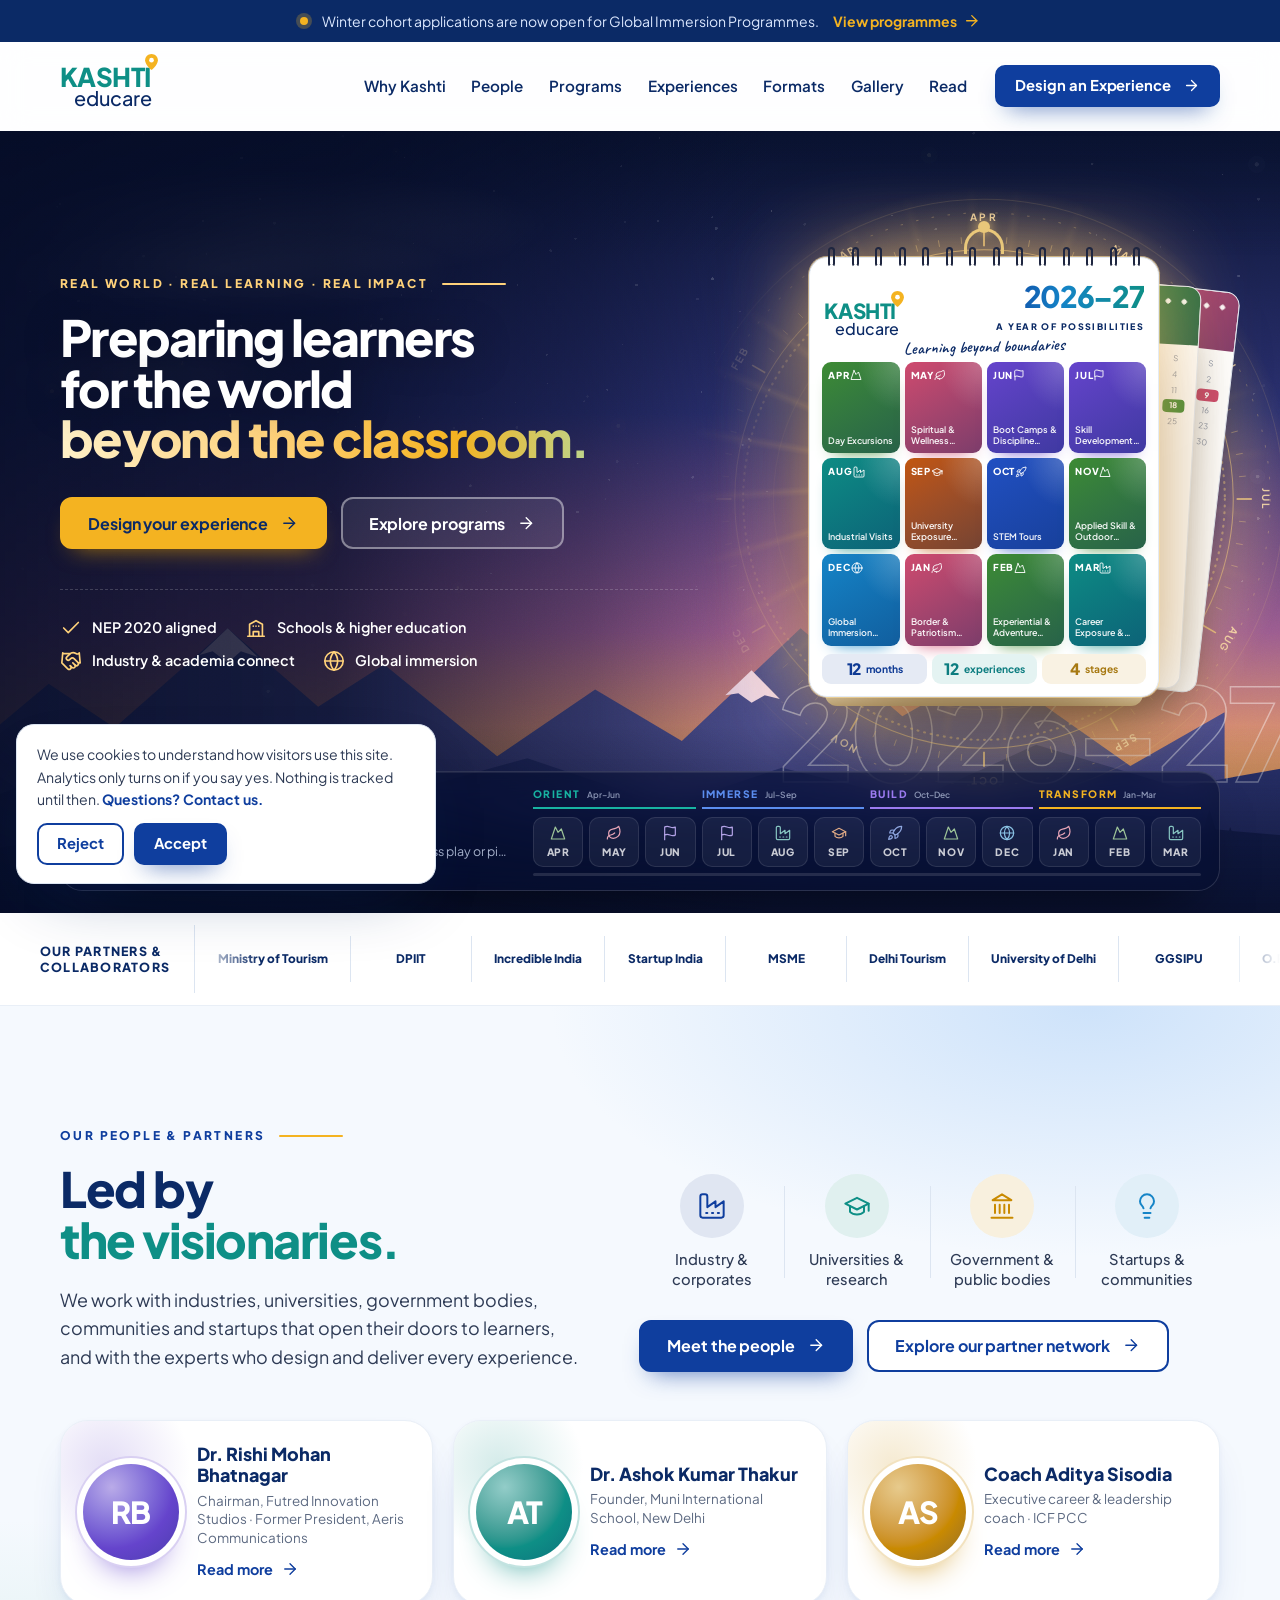
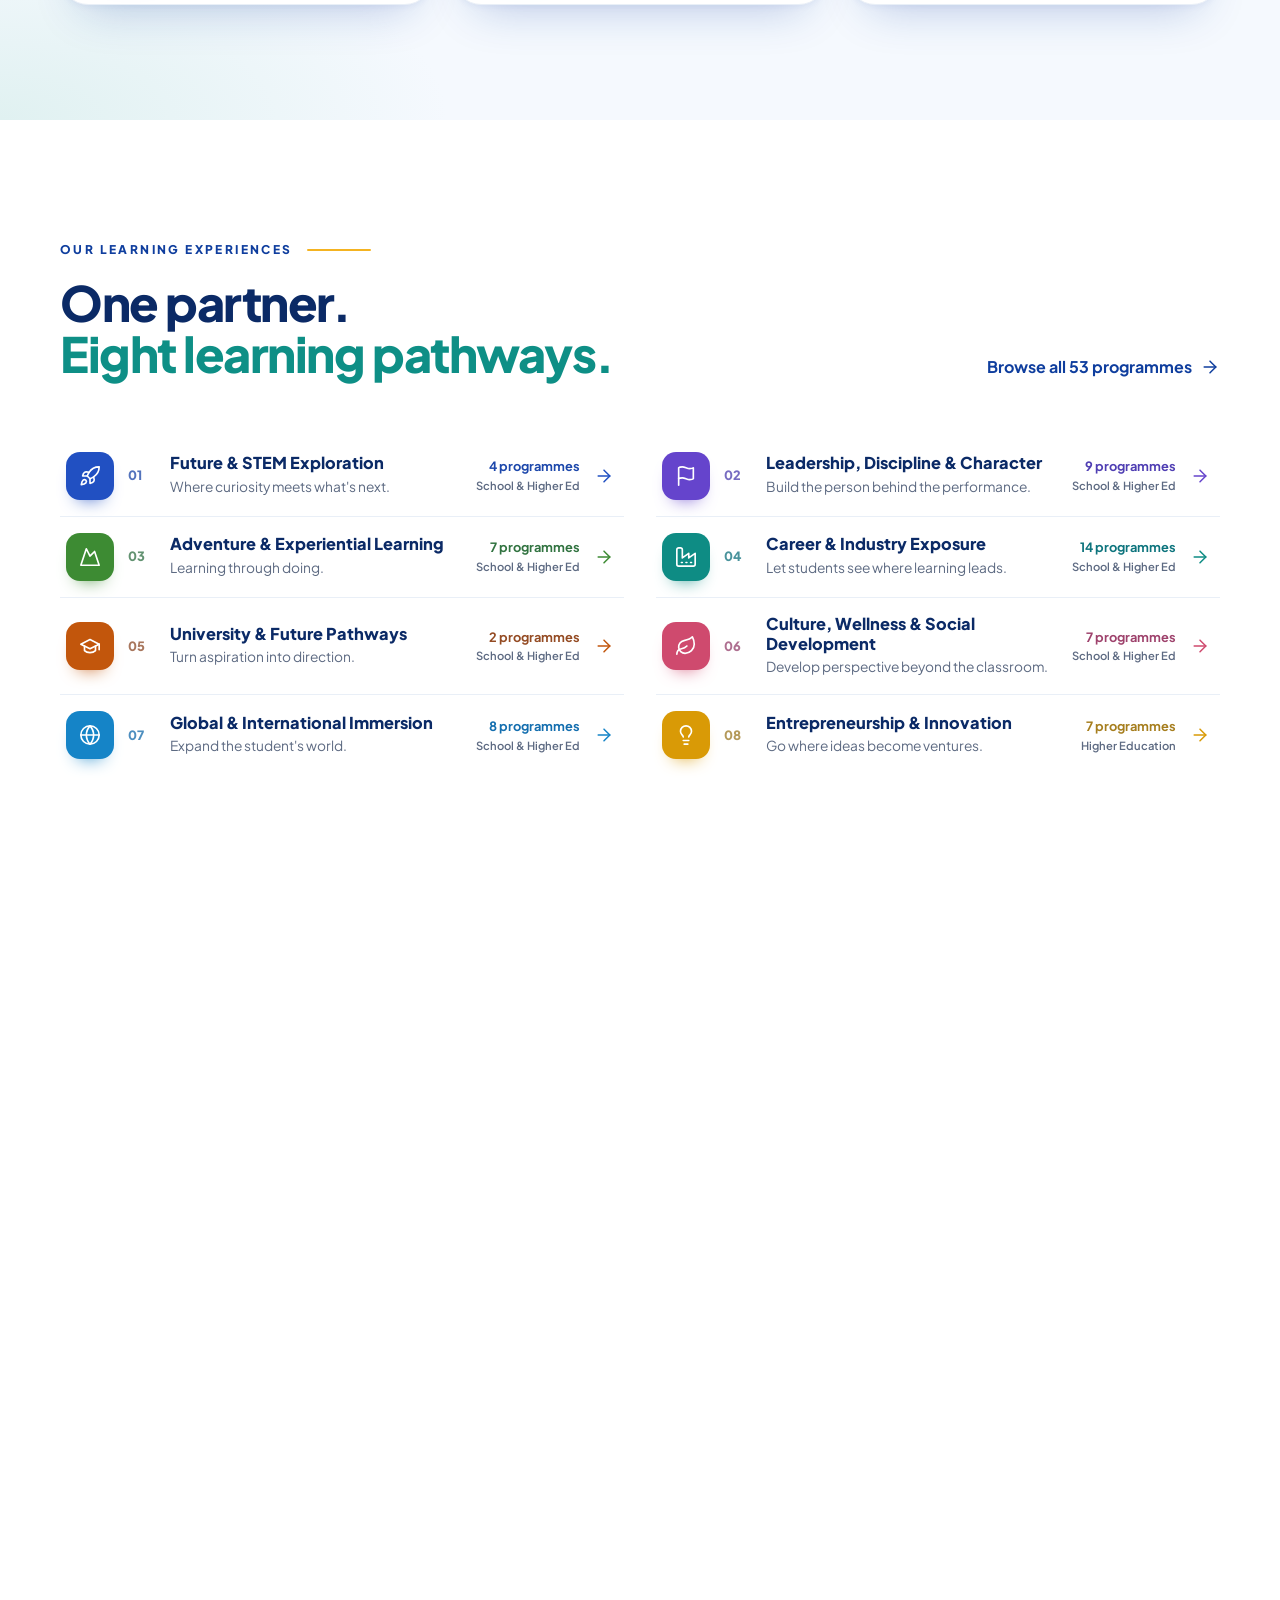
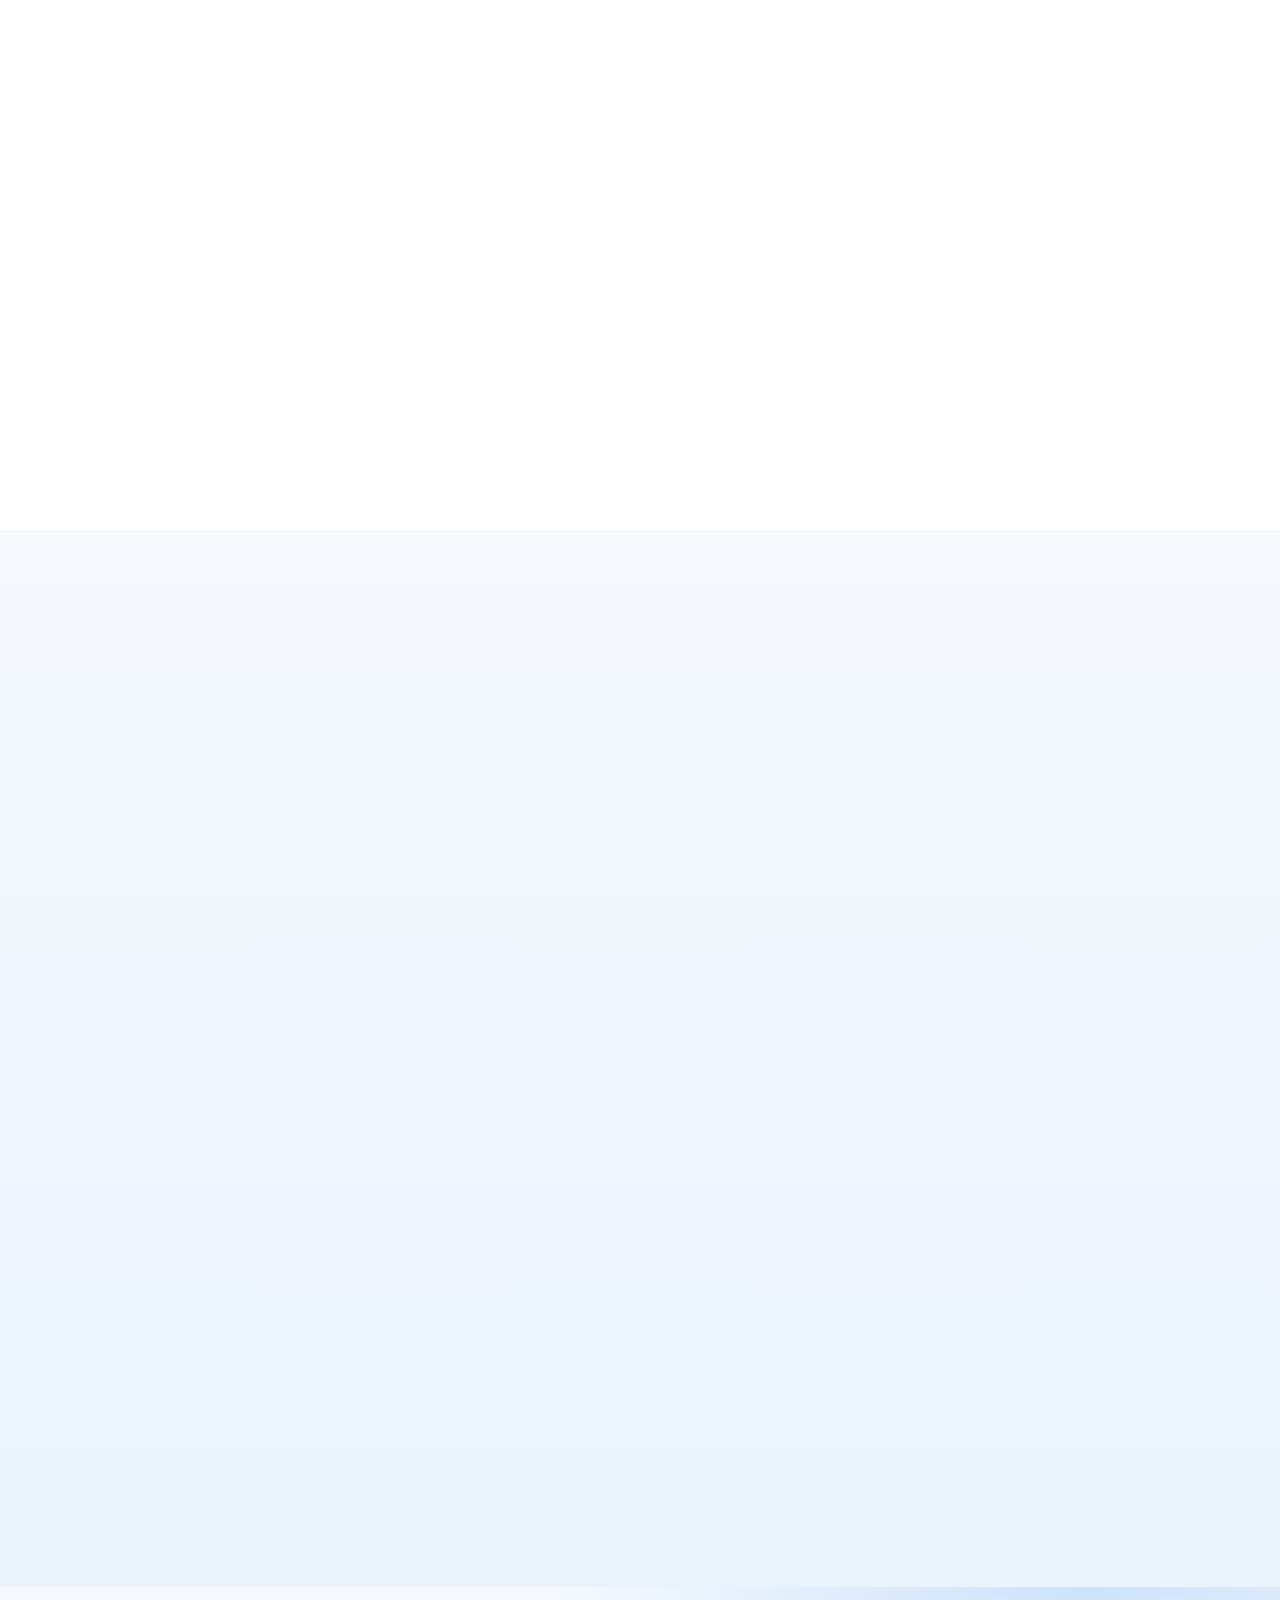
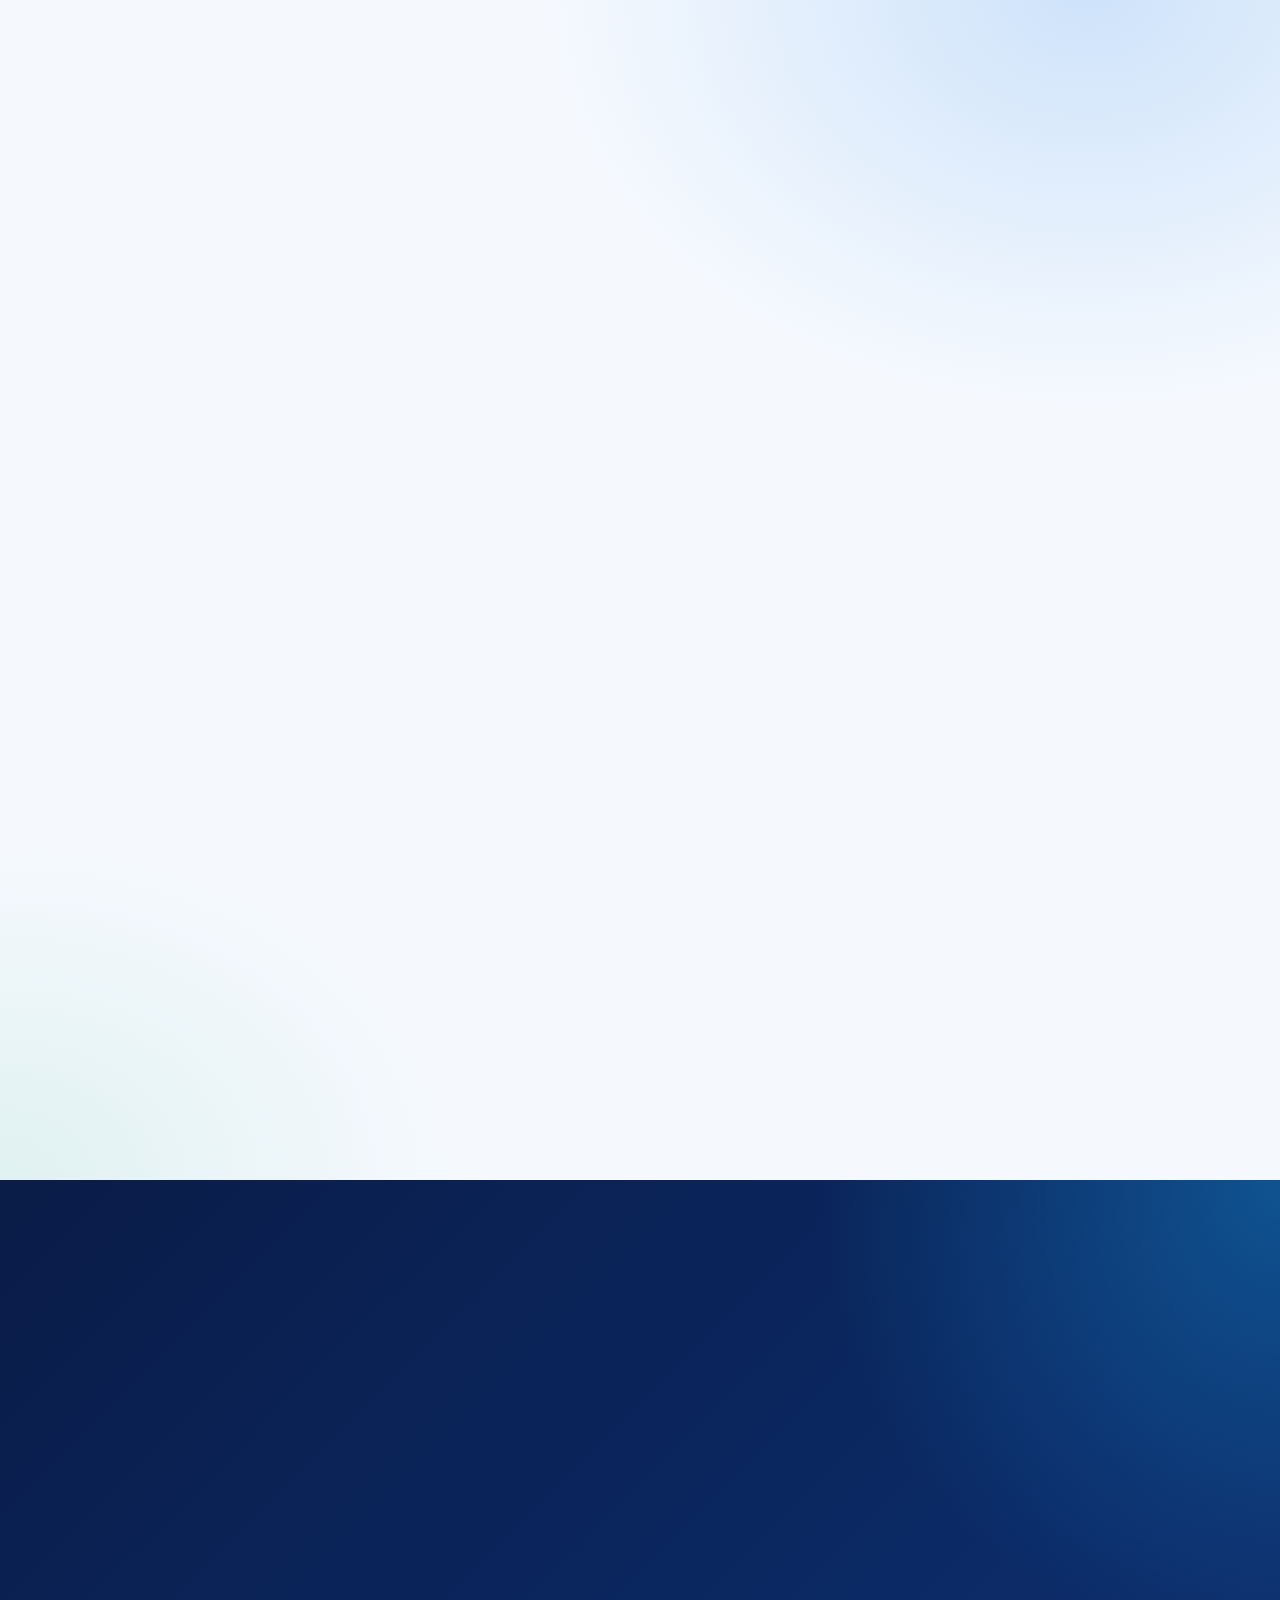
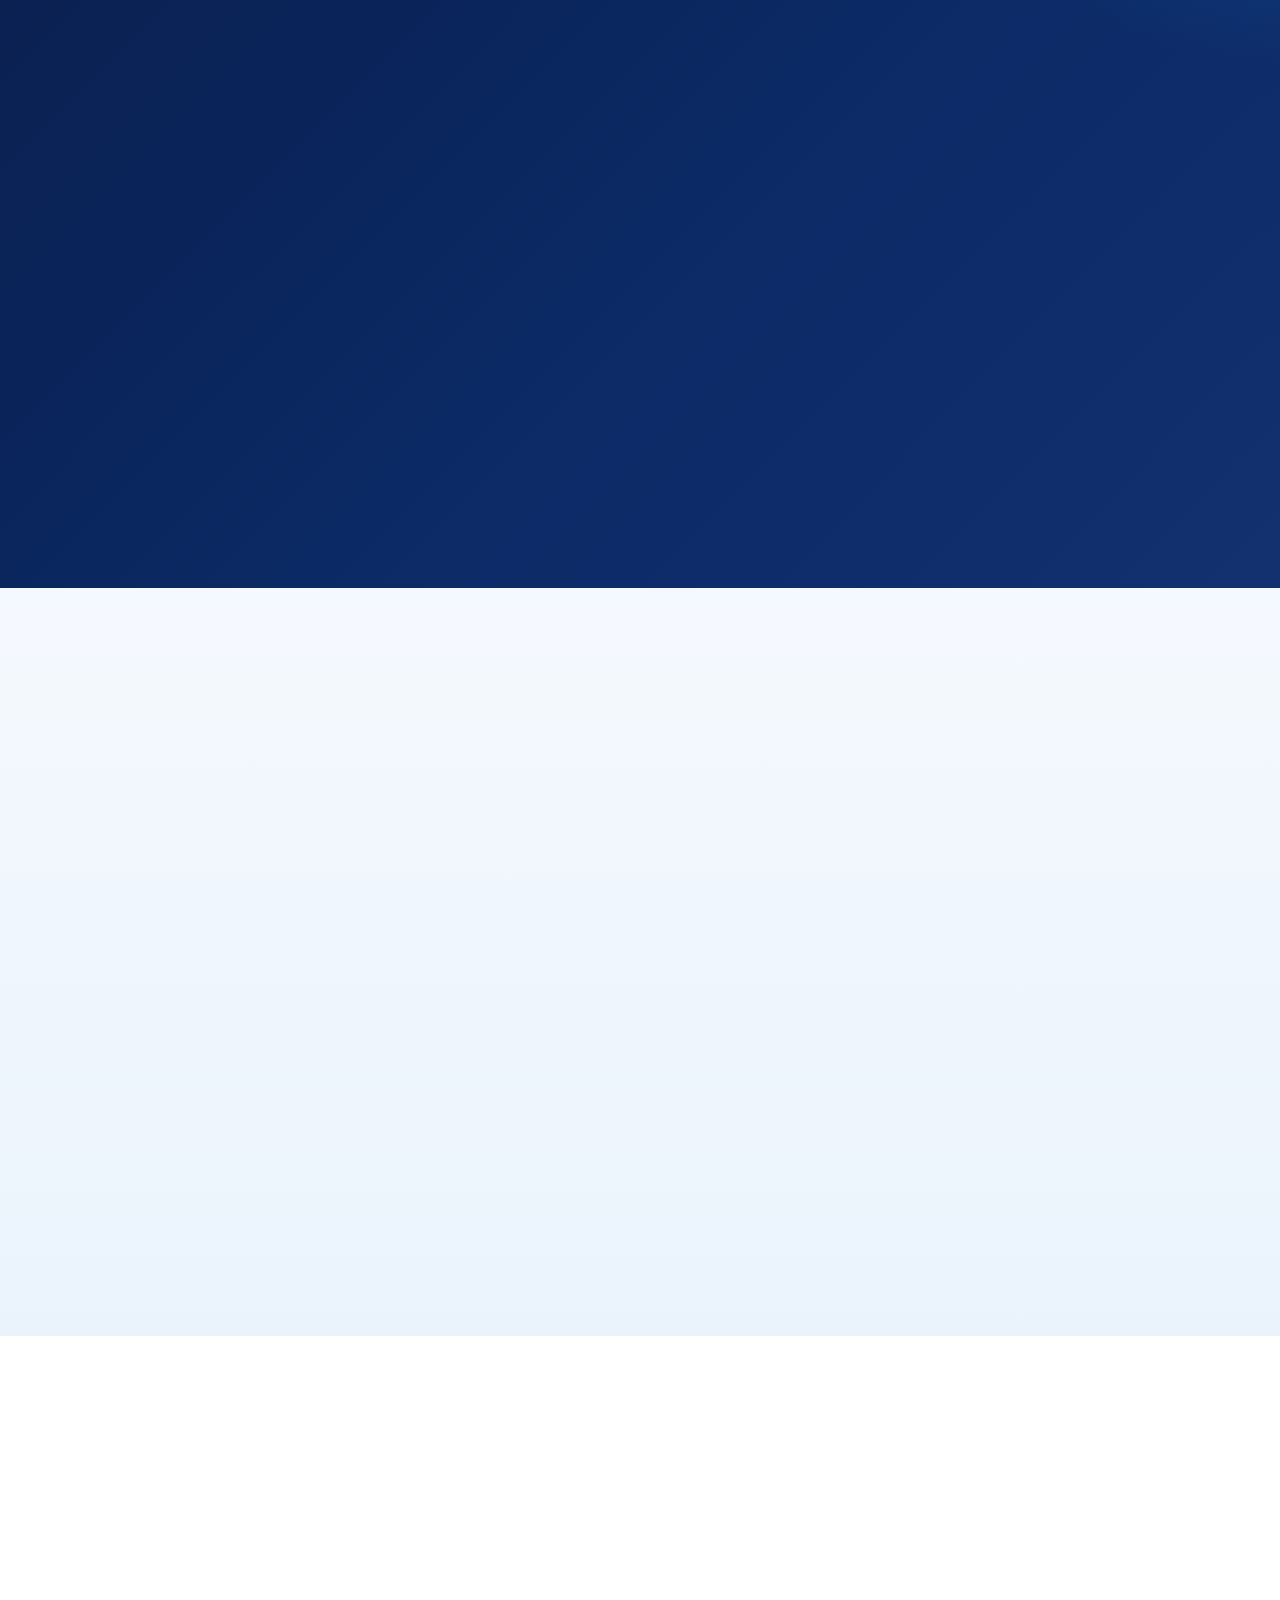
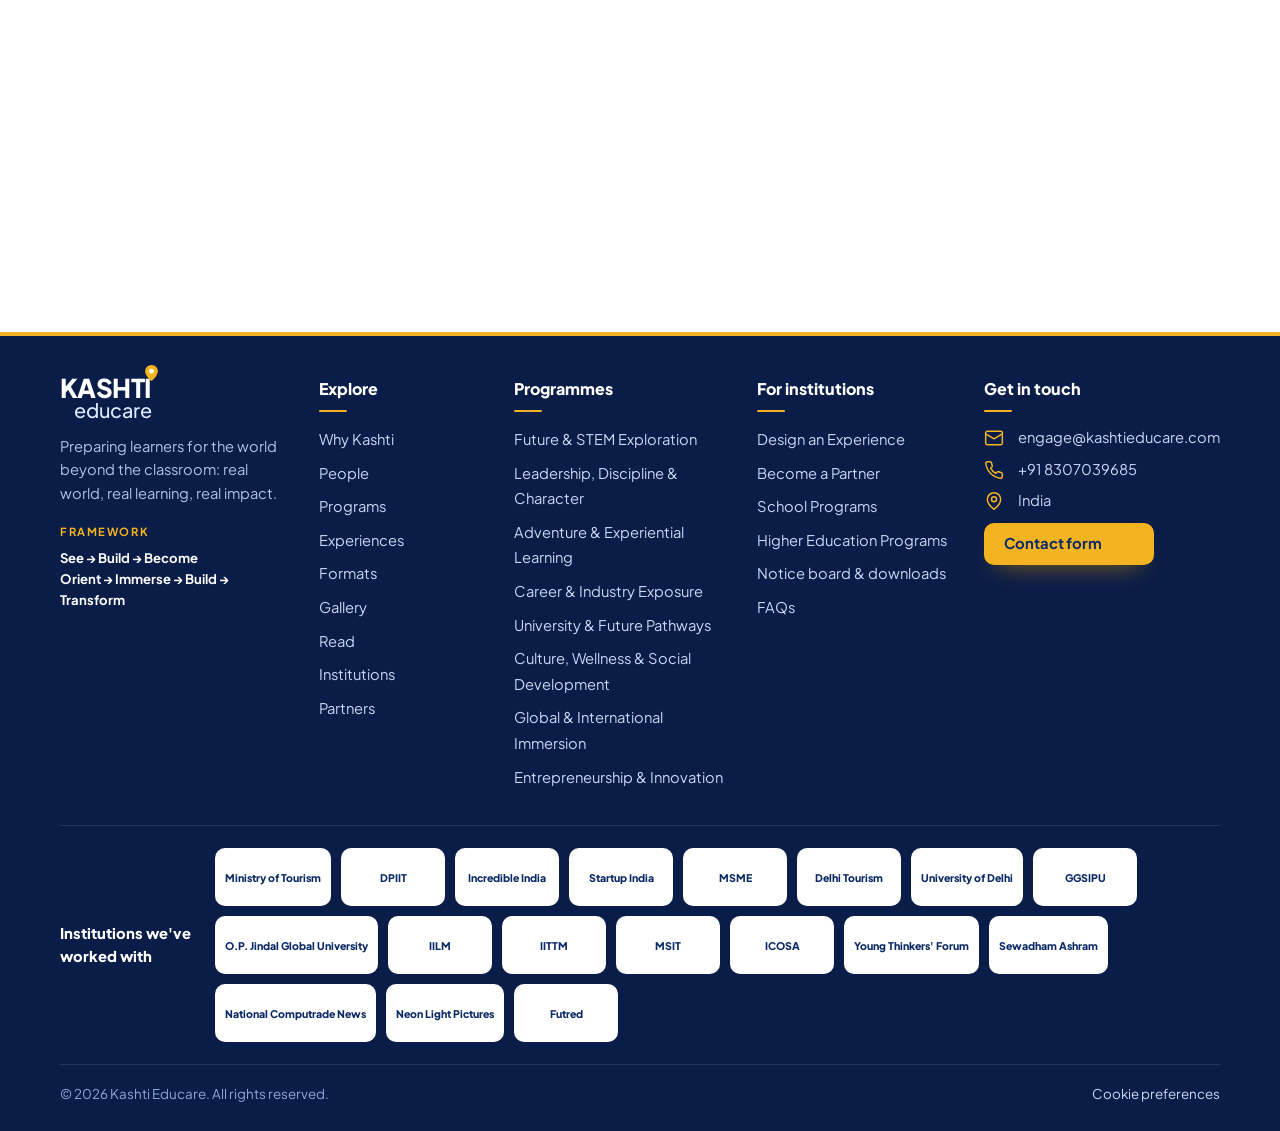
==== commit 20298487: "Magazine" ====
--- a/index.html
+++ b/index.html
@@ -21,7 +21,7 @@
 <script src="js/main.js" defer></script>
 </head>
 <body data-page="index">
-<svg width="0" height="0" style="position:absolute" aria-hidden="true"><defs><symbol id="i-arrow" viewBox="0 0 24 24"><path d="M5 12h14"/><path d="m12 5 7 7-7 7"/></symbol><symbol id="i-arrow-left" viewBox="0 0 24 24"><path d="m12 19-7-7 7-7"/><path d="M19 12H5"/></symbol><symbol id="i-chev-l" viewBox="0 0 24 24"><path d="m15 18-6-6 6-6"/></symbol><symbol id="i-chev-r" viewBox="0 0 24 24"><path d="m9 18 6-6-6-6"/></symbol><symbol id="i-chev-d" viewBox="0 0 24 24"><path d="m6 9 6 6 6-6"/></symbol><symbol id="i-calendar" viewBox="0 0 24 24"><rect x="3" y="4" width="18" height="18" rx="2"/><path d="M16 2v4M8 2v4M3 10h18"/><path d="M8 14h.01M12 14h.01M16 14h.01M8 18h.01M12 18h.01"/></symbol><symbol id="i-users" viewBox="0 0 24 24"><path d="M16 21v-2a4 4 0 0 0-4-4H6a4 4 0 0 0-4 4v2"/><circle cx="9" cy="7" r="4"/><path d="M22 21v-2a4 4 0 0 0-3-3.87"/><path d="M16 3.13a4 4 0 0 1 0 7.75"/></symbol><symbol id="i-gear" viewBox="0 0 24 24"><path d="M12.22 2h-.44a2 2 0 0 0-2 2v.18a2 2 0 0 1-1 1.73l-.43.25a2 2 0 0 1-2 0l-.15-.08a2 2 0 0 0-2.73.73l-.22.38a2 2 0 0 0 .73 2.73l.15.1a2 2 0 0 1 1 1.72v.51a2 2 0 0 1-1 1.74l-.15.09a2 2 0 0 0-.73 2.73l.22.38a2 2 0 0 0 2.73.73l.15-.08a2 2 0 0 1 2 0l.43.25a2 2 0 0 1 1 1.73V20a2 2 0 0 0 2 2h.44a2 2 0 0 0 2-2v-.18a2 2 0 0 1 1-1.73l.43-.25a2 2 0 0 1 2 0l.15.08a2 2 0 0 0 2.73-.73l.22-.39a2 2 0 0 0-.73-2.73l-.15-.08a2 2 0 0 1-1-1.74v-.5a2 2 0 0 1 1-1.74l.15-.09a2 2 0 0 0 .73-2.73l-.22-.38a2 2 0 0 0-2.73-.73l-.15.08a2 2 0 0 1-2 0l-.43-.25a2 2 0 0 1-1-1.73V4a2 2 0 0 0-2-2z"/><circle cx="12" cy="12" r="3"/></symbol><symbol id="i-bars" viewBox="0 0 24 24"><rect x="4" y="12" width="4" height="8" rx="1"/><rect x="10" y="8" width="4" height="12" rx="1"/><rect x="16" y="4" width="4" height="16" rx="1"/></symbol><symbol id="i-cap" viewBox="0 0 24 24"><path d="M22 10 12 5 2 10l10 5 10-5z"/><path d="M6 12v5c3 3 9 3 12 0v-5"/><path d="M22 10v6"/></symbol><symbol id="i-bulb" viewBox="0 0 24 24"><path d="M15 14c.2-1 .7-1.7 1.5-2.5 1-.9 1.5-2.2 1.5-3.5A6 6 0 0 0 6 8c0 1 .2 2.2 1.5 3.5.7.7 1.3 1.5 1.5 2.5"/><path d="M9 18h6M10 22h4"/></symbol><symbol id="i-globe" viewBox="0 0 24 24"><circle cx="12" cy="12" r="10"/><path d="M2 12h20"/><path d="M12 2a15.3 15.3 0 0 1 4 10 15.3 15.3 0 0 1-4 10 15.3 15.3 0 0 1-4-10 15.3 15.3 0 0 1 4-10z"/></symbol><symbol id="i-handshake" viewBox="0 0 24 24"><path d="m11 17 2 2a1 1 0 1 0 3-3"/><path d="m14 14 2.5 2.5a1 1 0 1 0 3-3l-3.88-3.88a3 3 0 0 0-4.24 0l-.88.88a1 1 0 1 1-3-3l2.81-2.81a5.79 5.79 0 0 1 7.06-.87l.47.28a2 2 0 0 0 1.42.25L21 4"/><path d="m21 3 1 11h-2"/><path d="M3 3 2 14l6.5 6.5a1 1 0 1 0 3-3"/><path d="M3 4h8"/></symbol><symbol id="i-school" viewBox="0 0 24 24"><path d="M3 21h18"/><path d="M5 21V8l7-4 7 4v13"/><path d="M9 21v-5h6v5"/><path d="M9 10h.01M12 10h.01M15 10h.01"/></symbol><symbol id="i-factory" viewBox="0 0 24 24"><path d="M2 20a2 2 0 0 0 2 2h16a2 2 0 0 0 2-2V8l-7 5V8l-7 5V4a2 2 0 0 0-2-2H4a2 2 0 0 0-2 2Z"/><path d="M17 18h1M12 18h1M7 18h1"/></symbol><symbol id="i-rocket" viewBox="0 0 24 24"><path d="M4.5 16.5c-1.5 1.26-2 5-2 5s3.74-.5 5-2c.71-.84.7-2.13-.09-2.91a2.18 2.18 0 0 0-2.91-.09z"/><path d="m12 15-3-3a22 22 0 0 1 2-3.95A12.88 12.88 0 0 1 22 2c0 2.72-.78 7.5-6 11a22.35 22.35 0 0 1-4 2z"/><path d="M9 12H4s.55-3.03 2-4c1.62-1.08 5 0 5 0"/><path d="M12 15v5s3.03-.55 4-2c1.08-1.62 0-5 0-5"/></symbol><symbol id="i-mountain" viewBox="0 0 24 24"><path d="m8 3 4 8 5-5 5 15H2L8 3z"/></symbol><symbol id="i-compass" viewBox="0 0 24 24"><circle cx="12" cy="12" r="10"/><path d="m16.24 7.76-2.12 6.36-6.36 2.12 2.12-6.36 6.36-2.12z"/></symbol><symbol id="i-leaf" viewBox="0 0 24 24"><path d="M11 20A7 7 0 0 1 9.8 6.1C15.5 5 17 4.48 19 2c1 2 2 4.18 2 8 0 5.5-4.78 10-10 10Z"/><path d="M2 21c0-3 1.85-5.36 5.08-6C9.5 14.52 12 13 13 12"/></symbol><symbol id="i-flag" viewBox="0 0 24 24"><path d="M4 15s1-1 4-1 5 2 8 2 4-1 4-1V3s-1 1-4 1-5-2-8-2-4 1-4 1z"/><path d="M4 22v-7"/></symbol><symbol id="i-mail" viewBox="0 0 24 24"><rect x="2" y="4" width="20" height="16" rx="2"/><path d="m22 7-10 6L2 7"/></symbol><symbol id="i-phone" viewBox="0 0 24 24"><path d="M22 16.92v3a2 2 0 0 1-2.18 2 19.79 19.79 0 0 1-8.63-3.07 19.5 19.5 0 0 1-6-6 19.79 19.79 0 0 1-3.07-8.67A2 2 0 0 1 4.11 2h3a2 2 0 0 1 2 1.72 12.84 12.84 0 0 0 .7 2.81 2 2 0 0 1-.45 2.11L8.09 9.91a16 16 0 0 0 6 6l1.27-1.27a2 2 0 0 1 2.11-.45 12.84 12.84 0 0 0 2.81.7A2 2 0 0 1 22 16.92z"/></symbol><symbol id="i-pin" viewBox="0 0 24 24"><path d="M20 10c0 6-8 12-8 12s-8-6-8-12a8 8 0 0 1 16 0Z"/><circle cx="12" cy="10" r="3"/></symbol><symbol id="i-download" viewBox="0 0 24 24"><path d="M21 15v4a2 2 0 0 1-2 2H5a2 2 0 0 1-2-2v-4"/><path d="m7 10 5 5 5-5"/><path d="M12 15V3"/></symbol><symbol id="i-file" viewBox="0 0 24 24"><path d="M15 2H6a2 2 0 0 0-2 2v16a2 2 0 0 0 2 2h12a2 2 0 0 0 2-2V7Z"/><path d="M14 2v4a2 2 0 0 0 2 2h4"/><path d="M16 13H8M16 17H8M10 9H8"/></symbol><symbol id="i-megaphone" viewBox="0 0 24 24"><path d="m3 11 18-5v12L3 14v-3z"/><path d="M11.6 16.8a3 3 0 1 1-5.8-1.6"/></symbol><symbol id="i-star" viewBox="0 0 24 24"><path d="m12 2 3.09 6.26L22 9.27l-5 4.87 1.18 6.88L12 17.77l-6.18 3.25L7 14.14 2 9.27l6.91-1.01L12 2z"/></symbol><symbol id="i-award" viewBox="0 0 24 24"><circle cx="12" cy="8" r="6"/><path d="M15.48 12.89 17 22l-5-3-5 3 1.52-9.11"/></symbol><symbol id="i-check" viewBox="0 0 24 24"><path d="M20 6 9 17l-5-5"/></symbol><symbol id="i-x" viewBox="0 0 24 24"><path d="M18 6 6 18M6 6l12 12"/></symbol><symbol id="i-plus" viewBox="0 0 24 24"><path d="M12 5v14M5 12h14"/></symbol><symbol id="i-search" viewBox="0 0 24 24"><circle cx="11" cy="11" r="8"/><path d="m21 21-4.3-4.3"/></symbol><symbol id="i-menu" viewBox="0 0 24 24"><path d="M4 6h16M4 12h16M4 18h16"/></symbol><symbol id="i-plane" viewBox="0 0 24 24"><path d="m22 2-7 20-4-9-9-4Z"/><path d="M22 2 11 13"/></symbol><symbol id="i-clock" viewBox="0 0 24 24"><circle cx="12" cy="12" r="10"/><path d="M12 6v6l4 2"/></symbol><symbol id="i-target" viewBox="0 0 24 24"><circle cx="12" cy="12" r="10"/><circle cx="12" cy="12" r="6"/><circle cx="12" cy="12" r="2"/></symbol><symbol id="i-book" viewBox="0 0 24 24"><path d="M2 3h6a4 4 0 0 1 4 4v14a3 3 0 0 0-3-3H2z"/><path d="M22 3h-6a4 4 0 0 0-4 4v14a3 3 0 0 1 3-3h7z"/></symbol><symbol id="i-eye" viewBox="0 0 24 24"><path d="M2 12s3-7 10-7 10 7 10 7-3 7-10 7-10-7-10-7Z"/><circle cx="12" cy="12" r="3"/></symbol><symbol id="i-wrench" viewBox="0 0 24 24"><path d="M14.7 6.3a1 1 0 0 0 0 1.4l1.6 1.6a1 1 0 0 0 1.4 0l3.77-3.77a6 6 0 0 1-7.94 7.94l-6.91 6.91a2.12 2.12 0 0 1-3-3l6.91-6.91a6 6 0 0 1 7.94-7.94l-3.76 3.76z"/></symbol><symbol id="i-sprout" viewBox="0 0 24 24"><path d="M7 20h10"/><path d="M10 20c5.5-2.5.8-6.4 3-10"/><path d="M9.5 9.4c1.1.8 1.8 2.2 2.3 3.7-2 .4-3.5.4-4.8-.3-1.2-.6-2.3-1.9-3-4.2 2.8-.5 4.4 0 5.5.8z"/><path d="M14.1 6a7 7 0 0 0-1.1 4c1.9-.1 3.3-.6 4.3-1.4 1-1 1.6-2.3 1.7-4.6-2.7.1-4 1-4.9 2z"/></symbol><symbol id="i-layers" viewBox="0 0 24 24"><path d="m12 2 10 5-10 5L2 7l10-5z"/><path d="m2 17 10 5 10-5"/><path d="m2 12 10 5 10-5"/></symbol><symbol id="i-route" viewBox="0 0 24 24"><circle cx="6" cy="19" r="3"/><path d="M9 19h8.5a3.5 3.5 0 0 0 0-7h-11a3.5 3.5 0 0 1 0-7H15"/><circle cx="18" cy="5" r="3"/></symbol><symbol id="i-landmark" viewBox="0 0 24 24"><path d="M3 22h18M6 18v-7M10 18v-7M14 18v-7M18 18v-7"/><path d="m12 2 8 5H4z"/></symbol><symbol id="i-network" viewBox="0 0 24 24"><circle cx="18" cy="5" r="3"/><circle cx="6" cy="12" r="3"/><circle cx="18" cy="19" r="3"/><path d="m8.59 13.51 6.83 3.98M15.41 6.51l-6.82 3.98"/></symbol><symbol id="i-sparkles" viewBox="0 0 24 24"><path d="m12 3-1.9 5.8a2 2 0 0 1-1.3 1.3L3 12l5.8 1.9a2 2 0 0 1 1.3 1.3L12 21l1.9-5.8a2 2 0 0 1 1.3-1.3L21 12l-5.8-1.9a2 2 0 0 1-1.3-1.3Z"/></symbol><symbol id="i-shield" viewBox="0 0 24 24"><path d="M12 22s8-4 8-10V5l-8-3-8 3v7c0 6 8 10 8 10z"/><path d="m9 12 2 2 4-4"/></symbol><symbol id="i-image" viewBox="0 0 24 24"><rect x="3" y="3" width="18" height="18" rx="2"/><circle cx="9" cy="9" r="2"/><path d="m21 15-3.1-3.1a2 2 0 0 0-2.8 0L6 21"/></symbol><symbol id="i-filter" viewBox="0 0 24 24"><path d="M22 3H2l8 9.46V19l4 2v-8.54L22 3z"/></symbol><symbol id="i-briefcase" viewBox="0 0 24 24"><rect x="2" y="7" width="20" height="14" rx="2"/><path d="M16 21V5a2 2 0 0 0-2-2h-4a2 2 0 0 0-2 2v16"/></symbol><symbol id="i-heart" viewBox="0 0 24 24"><path d="M19 14c1.49-1.46 3-3.21 3-5.5A5.5 5.5 0 0 0 16.5 3c-1.76 0-3 .5-4.5 2-1.5-1.5-2.74-2-4.5-2A5.5 5.5 0 0 0 2 8.5c0 2.3 1.5 4.05 3 5.5l7 7Z"/></symbol><symbol id="i-info" viewBox="0 0 24 24"><circle cx="12" cy="12" r="10"/><path d="M12 16v-4M12 8h.01"/></symbol><symbol id="i-play" viewBox="0 0 24 24"><path d="M7 4.5v15l12.5-7.5z"/></symbol><symbol id="i-pause" viewBox="0 0 24 24"><path d="M9 5v14M15 5v14"/></symbol><symbol id="i-link" viewBox="0 0 24 24"><path d="M10 13a5 5 0 0 0 7.54.54l3-3a5 5 0 0 0-7.07-7.07l-1.72 1.71"/><path d="M14 11a5 5 0 0 0-7.54-.54l-3 3a5 5 0 0 0 7.07 7.07l1.71-1.71"/></symbol><symbol id="i-quote" viewBox="0 0 24 24"><path d="M7 7h4v6c0 2.5-1.5 4-4 4M15 7h4v6c0 2.5-1.5 4-4 4"/></symbol><symbol id="i-user-plus" viewBox="0 0 24 24"><path d="M16 21v-2a4 4 0 0 0-4-4H6a4 4 0 0 0-4 4v2"/><circle cx="9" cy="7" r="4"/><path d="M19 8v6M22 11h-6"/></symbol></defs></svg>
+<svg width="0" height="0" style="position:absolute" aria-hidden="true"><defs><symbol id="i-arrow" viewBox="0 0 24 24"><path d="M5 12h14"/><path d="m12 5 7 7-7 7"/></symbol><symbol id="i-arrow-left" viewBox="0 0 24 24"><path d="m12 19-7-7 7-7"/><path d="M19 12H5"/></symbol><symbol id="i-chev-l" viewBox="0 0 24 24"><path d="m15 18-6-6 6-6"/></symbol><symbol id="i-chev-r" viewBox="0 0 24 24"><path d="m9 18 6-6-6-6"/></symbol><symbol id="i-chev-d" viewBox="0 0 24 24"><path d="m6 9 6 6 6-6"/></symbol><symbol id="i-calendar" viewBox="0 0 24 24"><rect x="3" y="4" width="18" height="18" rx="2"/><path d="M16 2v4M8 2v4M3 10h18"/><path d="M8 14h.01M12 14h.01M16 14h.01M8 18h.01M12 18h.01"/></symbol><symbol id="i-users" viewBox="0 0 24 24"><path d="M16 21v-2a4 4 0 0 0-4-4H6a4 4 0 0 0-4 4v2"/><circle cx="9" cy="7" r="4"/><path d="M22 21v-2a4 4 0 0 0-3-3.87"/><path d="M16 3.13a4 4 0 0 1 0 7.75"/></symbol><symbol id="i-gear" viewBox="0 0 24 24"><path d="M12.22 2h-.44a2 2 0 0 0-2 2v.18a2 2 0 0 1-1 1.73l-.43.25a2 2 0 0 1-2 0l-.15-.08a2 2 0 0 0-2.73.73l-.22.38a2 2 0 0 0 .73 2.73l.15.1a2 2 0 0 1 1 1.72v.51a2 2 0 0 1-1 1.74l-.15.09a2 2 0 0 0-.73 2.73l.22.38a2 2 0 0 0 2.73.73l.15-.08a2 2 0 0 1 2 0l.43.25a2 2 0 0 1 1 1.73V20a2 2 0 0 0 2 2h.44a2 2 0 0 0 2-2v-.18a2 2 0 0 1 1-1.73l.43-.25a2 2 0 0 1 2 0l.15.08a2 2 0 0 0 2.73-.73l.22-.39a2 2 0 0 0-.73-2.73l-.15-.08a2 2 0 0 1-1-1.74v-.5a2 2 0 0 1 1-1.74l.15-.09a2 2 0 0 0 .73-2.73l-.22-.38a2 2 0 0 0-2.73-.73l-.15.08a2 2 0 0 1-2 0l-.43-.25a2 2 0 0 1-1-1.73V4a2 2 0 0 0-2-2z"/><circle cx="12" cy="12" r="3"/></symbol><symbol id="i-bars" viewBox="0 0 24 24"><rect x="4" y="12" width="4" height="8" rx="1"/><rect x="10" y="8" width="4" height="12" rx="1"/><rect x="16" y="4" width="4" height="16" rx="1"/></symbol><symbol id="i-cap" viewBox="0 0 24 24"><path d="M22 10 12 5 2 10l10 5 10-5z"/><path d="M6 12v5c3 3 9 3 12 0v-5"/><path d="M22 10v6"/></symbol><symbol id="i-bulb" viewBox="0 0 24 24"><path d="M15 14c.2-1 .7-1.7 1.5-2.5 1-.9 1.5-2.2 1.5-3.5A6 6 0 0 0 6 8c0 1 .2 2.2 1.5 3.5.7.7 1.3 1.5 1.5 2.5"/><path d="M9 18h6M10 22h4"/></symbol><symbol id="i-globe" viewBox="0 0 24 24"><circle cx="12" cy="12" r="10"/><path d="M2 12h20"/><path d="M12 2a15.3 15.3 0 0 1 4 10 15.3 15.3 0 0 1-4 10 15.3 15.3 0 0 1-4-10 15.3 15.3 0 0 1 4-10z"/></symbol><symbol id="i-handshake" viewBox="0 0 24 24"><path d="m11 17 2 2a1 1 0 1 0 3-3"/><path d="m14 14 2.5 2.5a1 1 0 1 0 3-3l-3.88-3.88a3 3 0 0 0-4.24 0l-.88.88a1 1 0 1 1-3-3l2.81-2.81a5.79 5.79 0 0 1 7.06-.87l.47.28a2 2 0 0 0 1.42.25L21 4"/><path d="m21 3 1 11h-2"/><path d="M3 3 2 14l6.5 6.5a1 1 0 1 0 3-3"/><path d="M3 4h8"/></symbol><symbol id="i-school" viewBox="0 0 24 24"><path d="M3 21h18"/><path d="M5 21V8l7-4 7 4v13"/><path d="M9 21v-5h6v5"/><path d="M9 10h.01M12 10h.01M15 10h.01"/></symbol><symbol id="i-factory" viewBox="0 0 24 24"><path d="M2 20a2 2 0 0 0 2 2h16a2 2 0 0 0 2-2V8l-7 5V8l-7 5V4a2 2 0 0 0-2-2H4a2 2 0 0 0-2 2Z"/><path d="M17 18h1M12 18h1M7 18h1"/></symbol><symbol id="i-rocket" viewBox="0 0 24 24"><path d="M4.5 16.5c-1.5 1.26-2 5-2 5s3.74-.5 5-2c.71-.84.7-2.13-.09-2.91a2.18 2.18 0 0 0-2.91-.09z"/><path d="m12 15-3-3a22 22 0 0 1 2-3.95A12.88 12.88 0 0 1 22 2c0 2.72-.78 7.5-6 11a22.35 22.35 0 0 1-4 2z"/><path d="M9 12H4s.55-3.03 2-4c1.62-1.08 5 0 5 0"/><path d="M12 15v5s3.03-.55 4-2c1.08-1.62 0-5 0-5"/></symbol><symbol id="i-mountain" viewBox="0 0 24 24"><path d="m8 3 4 8 5-5 5 15H2L8 3z"/></symbol><symbol id="i-compass" viewBox="0 0 24 24"><circle cx="12" cy="12" r="10"/><path d="m16.24 7.76-2.12 6.36-6.36 2.12 2.12-6.36 6.36-2.12z"/></symbol><symbol id="i-leaf" viewBox="0 0 24 24"><path d="M11 20A7 7 0 0 1 9.8 6.1C15.5 5 17 4.48 19 2c1 2 2 4.18 2 8 0 5.5-4.78 10-10 10Z"/><path d="M2 21c0-3 1.85-5.36 5.08-6C9.5 14.52 12 13 13 12"/></symbol><symbol id="i-flag" viewBox="0 0 24 24"><path d="M4 15s1-1 4-1 5 2 8 2 4-1 4-1V3s-1 1-4 1-5-2-8-2-4 1-4 1z"/><path d="M4 22v-7"/></symbol><symbol id="i-mail" viewBox="0 0 24 24"><rect x="2" y="4" width="20" height="16" rx="2"/><path d="m22 7-10 6L2 7"/></symbol><symbol id="i-phone" viewBox="0 0 24 24"><path d="M22 16.92v3a2 2 0 0 1-2.18 2 19.79 19.79 0 0 1-8.63-3.07 19.5 19.5 0 0 1-6-6 19.79 19.79 0 0 1-3.07-8.67A2 2 0 0 1 4.11 2h3a2 2 0 0 1 2 1.72 12.84 12.84 0 0 0 .7 2.81 2 2 0 0 1-.45 2.11L8.09 9.91a16 16 0 0 0 6 6l1.27-1.27a2 2 0 0 1 2.11-.45 12.84 12.84 0 0 0 2.81.7A2 2 0 0 1 22 16.92z"/></symbol><symbol id="i-pin" viewBox="0 0 24 24"><path d="M20 10c0 6-8 12-8 12s-8-6-8-12a8 8 0 0 1 16 0Z"/><circle cx="12" cy="10" r="3"/></symbol><symbol id="i-download" viewBox="0 0 24 24"><path d="M21 15v4a2 2 0 0 1-2 2H5a2 2 0 0 1-2-2v-4"/><path d="m7 10 5 5 5-5"/><path d="M12 15V3"/></symbol><symbol id="i-file" viewBox="0 0 24 24"><path d="M15 2H6a2 2 0 0 0-2 2v16a2 2 0 0 0 2 2h12a2 2 0 0 0 2-2V7Z"/><path d="M14 2v4a2 2 0 0 0 2 2h4"/><path d="M16 13H8M16 17H8M10 9H8"/></symbol><symbol id="i-megaphone" viewBox="0 0 24 24"><path d="m3 11 18-5v12L3 14v-3z"/><path d="M11.6 16.8a3 3 0 1 1-5.8-1.6"/></symbol><symbol id="i-star" viewBox="0 0 24 24"><path d="m12 2 3.09 6.26L22 9.27l-5 4.87 1.18 6.88L12 17.77l-6.18 3.25L7 14.14 2 9.27l6.91-1.01L12 2z"/></symbol><symbol id="i-award" viewBox="0 0 24 24"><circle cx="12" cy="8" r="6"/><path d="M15.48 12.89 17 22l-5-3-5 3 1.52-9.11"/></symbol><symbol id="i-check" viewBox="0 0 24 24"><path d="M20 6 9 17l-5-5"/></symbol><symbol id="i-x" viewBox="0 0 24 24"><path d="M18 6 6 18M6 6l12 12"/></symbol><symbol id="i-plus" viewBox="0 0 24 24"><path d="M12 5v14M5 12h14"/></symbol><symbol id="i-search" viewBox="0 0 24 24"><circle cx="11" cy="11" r="8"/><path d="m21 21-4.3-4.3"/></symbol><symbol id="i-menu" viewBox="0 0 24 24"><path d="M4 6h16M4 12h16M4 18h16"/></symbol><symbol id="i-plane" viewBox="0 0 24 24"><path d="m22 2-7 20-4-9-9-4Z"/><path d="M22 2 11 13"/></symbol><symbol id="i-clock" viewBox="0 0 24 24"><circle cx="12" cy="12" r="10"/><path d="M12 6v6l4 2"/></symbol><symbol id="i-target" viewBox="0 0 24 24"><circle cx="12" cy="12" r="10"/><circle cx="12" cy="12" r="6"/><circle cx="12" cy="12" r="2"/></symbol><symbol id="i-book" viewBox="0 0 24 24"><path d="M2 3h6a4 4 0 0 1 4 4v14a3 3 0 0 0-3-3H2z"/><path d="M22 3h-6a4 4 0 0 0-4 4v14a3 3 0 0 1 3-3h7z"/></symbol><symbol id="i-eye" viewBox="0 0 24 24"><path d="M2 12s3-7 10-7 10 7 10 7-3 7-10 7-10-7-10-7Z"/><circle cx="12" cy="12" r="3"/></symbol><symbol id="i-wrench" viewBox="0 0 24 24"><path d="M14.7 6.3a1 1 0 0 0 0 1.4l1.6 1.6a1 1 0 0 0 1.4 0l3.77-3.77a6 6 0 0 1-7.94 7.94l-6.91 6.91a2.12 2.12 0 0 1-3-3l6.91-6.91a6 6 0 0 1 7.94-7.94l-3.76 3.76z"/></symbol><symbol id="i-sprout" viewBox="0 0 24 24"><path d="M7 20h10"/><path d="M10 20c5.5-2.5.8-6.4 3-10"/><path d="M9.5 9.4c1.1.8 1.8 2.2 2.3 3.7-2 .4-3.5.4-4.8-.3-1.2-.6-2.3-1.9-3-4.2 2.8-.5 4.4 0 5.5.8z"/><path d="M14.1 6a7 7 0 0 0-1.1 4c1.9-.1 3.3-.6 4.3-1.4 1-1 1.6-2.3 1.7-4.6-2.7.1-4 1-4.9 2z"/></symbol><symbol id="i-layers" viewBox="0 0 24 24"><path d="m12 2 10 5-10 5L2 7l10-5z"/><path d="m2 17 10 5 10-5"/><path d="m2 12 10 5 10-5"/></symbol><symbol id="i-route" viewBox="0 0 24 24"><circle cx="6" cy="19" r="3"/><path d="M9 19h8.5a3.5 3.5 0 0 0 0-7h-11a3.5 3.5 0 0 1 0-7H15"/><circle cx="18" cy="5" r="3"/></symbol><symbol id="i-landmark" viewBox="0 0 24 24"><path d="M3 22h18M6 18v-7M10 18v-7M14 18v-7M18 18v-7"/><path d="m12 2 8 5H4z"/></symbol><symbol id="i-network" viewBox="0 0 24 24"><circle cx="18" cy="5" r="3"/><circle cx="6" cy="12" r="3"/><circle cx="18" cy="19" r="3"/><path d="m8.59 13.51 6.83 3.98M15.41 6.51l-6.82 3.98"/></symbol><symbol id="i-sparkles" viewBox="0 0 24 24"><path d="m12 3-1.9 5.8a2 2 0 0 1-1.3 1.3L3 12l5.8 1.9a2 2 0 0 1 1.3 1.3L12 21l1.9-5.8a2 2 0 0 1 1.3-1.3L21 12l-5.8-1.9a2 2 0 0 1-1.3-1.3Z"/></symbol><symbol id="i-shield" viewBox="0 0 24 24"><path d="M12 22s8-4 8-10V5l-8-3-8 3v7c0 6 8 10 8 10z"/><path d="m9 12 2 2 4-4"/></symbol><symbol id="i-image" viewBox="0 0 24 24"><rect x="3" y="3" width="18" height="18" rx="2"/><circle cx="9" cy="9" r="2"/><path d="m21 15-3.1-3.1a2 2 0 0 0-2.8 0L6 21"/></symbol><symbol id="i-filter" viewBox="0 0 24 24"><path d="M22 3H2l8 9.46V19l4 2v-8.54L22 3z"/></symbol><symbol id="i-briefcase" viewBox="0 0 24 24"><rect x="2" y="7" width="20" height="14" rx="2"/><path d="M16 21V5a2 2 0 0 0-2-2h-4a2 2 0 0 0-2 2v16"/></symbol><symbol id="i-heart" viewBox="0 0 24 24"><path d="M19 14c1.49-1.46 3-3.21 3-5.5A5.5 5.5 0 0 0 16.5 3c-1.76 0-3 .5-4.5 2-1.5-1.5-2.74-2-4.5-2A5.5 5.5 0 0 0 2 8.5c0 2.3 1.5 4.05 3 5.5l7 7Z"/></symbol><symbol id="i-info" viewBox="0 0 24 24"><circle cx="12" cy="12" r="10"/><path d="M12 16v-4M12 8h.01"/></symbol><symbol id="i-play" viewBox="0 0 24 24"><path d="M7 4.5v15l12.5-7.5z"/></symbol><symbol id="i-bed" viewBox="0 0 24 24"><path d="M2 4v16"/><path d="M2 8h18a2 2 0 0 1 2 2v10"/><path d="M2 17h20"/><path d="M6 8v9"/></symbol><symbol id="i-bus" viewBox="0 0 24 24"><path d="M8 6v6M15 6v6M2 12h19.6"/><path d="M18 18h3s.5-1.7.8-2.8c.1-.4.2-.8.2-1.2 0-.4-.1-.8-.2-1.2l-1.4-5C20.1 6.8 19.1 6 18 6H4a2 2 0 0 0-2 2v10h3"/><circle cx="7" cy="18" r="2"/><path d="M9 18h5"/><circle cx="16" cy="18" r="2"/></symbol><symbol id="i-sun" viewBox="0 0 24 24"><circle cx="12" cy="12" r="4"/><path d="M12 2v2M12 20v2M4.93 4.93l1.41 1.41M17.66 17.66l1.41 1.41M2 12h2M20 12h2M6.34 17.66l-1.41 1.41M19.07 4.93l-1.41 1.41"/></symbol><symbol id="i-pause" viewBox="0 0 24 24"><path d="M9 5v14M15 5v14"/></symbol><symbol id="i-link" viewBox="0 0 24 24"><path d="M10 13a5 5 0 0 0 7.54.54l3-3a5 5 0 0 0-7.07-7.07l-1.72 1.71"/><path d="M14 11a5 5 0 0 0-7.54-.54l-3 3a5 5 0 0 0 7.07 7.07l1.71-1.71"/></symbol><symbol id="i-camera" viewBox="0 0 24 24"><path d="M3 8a2 2 0 0 1 2-2h2l1.5-2h7L17 6h2a2 2 0 0 1 2 2v10a2 2 0 0 1-2 2H5a2 2 0 0 1-2-2Z"/><circle cx="12" cy="13" r="4"/></symbol><symbol id="i-quote" viewBox="0 0 24 24"><path d="M7 7h4v6c0 2.5-1.5 4-4 4M15 7h4v6c0 2.5-1.5 4-4 4"/></symbol><symbol id="i-user-plus" viewBox="0 0 24 24"><path d="M16 21v-2a4 4 0 0 0-4-4H6a4 4 0 0 0-4 4v2"/><circle cx="9" cy="7" r="4"/><path d="M19 8v6M22 11h-6"/></symbol></defs></svg>
 <a class="skip-link" href="#main">Skip to content</a>
 <div class="announce" role="region" aria-label="Announcement">
   <div class="container"><span class="dot" aria-hidden="true"></span><span>Winter cohort applications are now open for Global Immersion Programmes.</span><a href="programs.html?theme=global#catalogue">View programmes <svg class="icon " aria-hidden="true"><use href="#i-arrow"/></svg></a></div>
@@ -34,7 +34,7 @@
   <span class="b-e">educare</span></span>
 </a>
     <nav class="nav" aria-label="Main">
-      <ul><li><a href="why-kashti.html">Why Kashti</a></li><li><a href="people.html">People</a></li><li><a href="programs.html">Programs</a></li><li><a href="experiences.html">Experiences</a></li><li><a href="formats.html">Formats</a></li><li><a href="gallery.html">Gallery</a></li></ul>
+      <ul><li><a href="why-kashti.html">Why Kashti</a></li><li><a href="people.html">People</a></li><li><a href="programs.html">Programs</a></li><li><a href="experiences.html">Experiences</a></li><li><a href="formats.html">Formats</a></li><li><a href="gallery.html">Gallery</a></li><li><a href="read.html">Read</a></li></ul>
     </nav>
     <a class="btn btn-primary btn-sm header-cta" href="contact.html?intent=design-experience">Design an Experience <svg class="icon " aria-hidden="true"><use href="#i-arrow"/></svg></a>
     <button class="burger" type="button" aria-label="Open menu" aria-expanded="false" aria-controls="mobile-nav"><svg class="icon " aria-hidden="true"><use href="#i-menu"/></svg></button>
@@ -43,7 +43,7 @@
 <nav class="mobile-nav" id="mobile-nav" aria-label="Mobile">
   <ul>
     <li><a href="index.html" aria-current="page">Home <svg class="icon " aria-hidden="true"><use href="#i-chev-r"/></svg></a></li>
-    <li><a href="why-kashti.html">Why Kashti <svg class="icon " aria-hidden="true"><use href="#i-chev-r"/></svg></a></li><li><a href="people.html">People <svg class="icon " aria-hidden="true"><use href="#i-chev-r"/></svg></a></li><li><a href="programs.html">Programs <svg class="icon " aria-hidden="true"><use href="#i-chev-r"/></svg></a></li><li><a href="experiences.html">Experiences <svg class="icon " aria-hidden="true"><use href="#i-chev-r"/></svg></a></li><li><a href="formats.html">Formats <svg class="icon " aria-hidden="true"><use href="#i-chev-r"/></svg></a></li><li><a href="gallery.html">Gallery <svg class="icon " aria-hidden="true"><use href="#i-chev-r"/></svg></a></li>
+    <li><a href="why-kashti.html">Why Kashti <svg class="icon " aria-hidden="true"><use href="#i-chev-r"/></svg></a></li><li><a href="people.html">People <svg class="icon " aria-hidden="true"><use href="#i-chev-r"/></svg></a></li><li><a href="programs.html">Programs <svg class="icon " aria-hidden="true"><use href="#i-chev-r"/></svg></a></li><li><a href="experiences.html">Experiences <svg class="icon " aria-hidden="true"><use href="#i-chev-r"/></svg></a></li><li><a href="formats.html">Formats <svg class="icon " aria-hidden="true"><use href="#i-chev-r"/></svg></a></li><li><a href="gallery.html">Gallery <svg class="icon " aria-hidden="true"><use href="#i-chev-r"/></svg></a></li><li><a href="read.html">Read <svg class="icon " aria-hidden="true"><use href="#i-chev-r"/></svg></a></li>
     <li><a href="contact.html">Contact <svg class="icon " aria-hidden="true"><use href="#i-chev-r"/></svg></a></li>
   </ul>
   <a class="btn btn-primary" href="contact.html?intent=design-experience">Design an Experience <svg class="icon " aria-hidden="true"><use href="#i-arrow"/></svg></a>
@@ -201,6 +201,34 @@
   </div>
 </section>
 
+<section class="section bg-white week-section" id="week" data-week>
+  <div class="container">
+    <div class="section-head split">
+      <div>
+        <p class="eyebrow">A model experiential learning week</p>
+        <h2 class="h2"><span class="t1">A week at</span><span class="t2">Kashti Educare.</span></h2>
+        <ul class="wk-words" aria-label="Explore, experience, learn, lead">
+          <li style="--c:#0B2A66">Explore</li><li style="--c:#1584C7">Experience</li><li style="--c:#0E8F86">Learn</li><li style="--c:#F4B321">Lead</li>
+        </ul>
+      </div>
+      <div class="wk-ctrl">
+        <button type="button" class="wk-play" data-wk-play aria-pressed="true"><span class="pl-ic-pause"><svg class="icon " aria-hidden="true"><use href="#i-pause"/></svg></span><span class="pl-ic-play"><svg class="icon " aria-hidden="true"><use href="#i-play"/></svg></span><span data-wk-play-label>Pause the week</span></button>
+        <p class="wk-now" aria-live="polite"><span>Now playing</span><b data-wk-now>Monday</b></p>
+      </div>
+    </div>
+    <div class="wk-rail" aria-hidden="true">
+      <span class="wk-rail-line"><i data-wk-fill></i></span>
+      <span class="wk-sun" data-wk-sun><svg class="icon " aria-hidden="true"><use href="#i-sun"/></svg></span>
+    </div>
+    <div class="wk-tabs" role="tablist" aria-label="Pick a day" data-wk-tabs></div>
+    <ol class="week" data-render="week"></ol>
+    <div class="wk-notes">
+      <p class="wk-notes-label">Program<br>notes</p>
+      <ul data-render="week-notes"></ul>
+    </div>
+  </div>
+</section>
+
 <section class="section bg-wash" id="formats">
   <div class="container">
     <div class="section-head split">
@@ -357,6 +385,19 @@
   </div>
 </section>
 
+<section class="section bg-white" id="read">
+  <div class="container">
+    <div class="section-head split">
+      <div>
+        <p class="eyebrow">Read and follow</p>
+        <h2 class="h2"><span class="t1">Blogs, newsletter</span><span class="t2">and magazine.</span></h2>
+      </div>
+      <a class="link-arrow" href="read.html">Everything to read <svg class="icon " aria-hidden="true"><use href="#i-arrow"/></svg></a>
+    </div>
+    <div class="read-trio" data-render="read-trio"></div>
+  </div>
+</section>
+
 <section class="section bg-white" id="testimonials">
   <div class="container">
     <div class="section-head split">
@@ -415,7 +456,7 @@
       </div>
       <div>
         <h4>Explore</h4>
-        <ul><li><a href="why-kashti.html">Why Kashti</a></li><li><a href="people.html">People</a></li><li><a href="programs.html">Programs</a></li><li><a href="experiences.html">Experiences</a></li><li><a href="formats.html">Formats</a></li><li><a href="gallery.html">Gallery</a></li><li><a href="institutions.html">Institutions</a></li><li><a href="partners.html">Partners</a></li></ul>
+        <ul><li><a href="why-kashti.html">Why Kashti</a></li><li><a href="people.html">People</a></li><li><a href="programs.html">Programs</a></li><li><a href="experiences.html">Experiences</a></li><li><a href="formats.html">Formats</a></li><li><a href="gallery.html">Gallery</a></li><li><a href="read.html">Read</a></li><li><a href="institutions.html">Institutions</a></li><li><a href="partners.html">Partners</a></li></ul>
       </div>
       <div>
         <h4>Programmes</h4>
--- a/css/styles.css
+++ b/css/styles.css
@@ -40,7 +40,7 @@
   --container: 1240px;
   --gutter: clamp(16px, 4vw, 40px);
   --section-y: clamp(64px, 9vw, 120px);
-  --header-h: 76px;
+  --header-h: 88px;
 }
 
 /* ---------- Reset ---------- */
@@ -193,11 +193,11 @@
 .site-header .container { display: flex; align-items: center; gap: 28px; height: var(--header-h); }
 
 .brand { display: inline-flex; align-items: center; flex: none; }
-.brand-img { display: block; height: 54px; width: auto; max-width: 190px; object-fit: contain; }
+.brand-img { display: block; height: 66px; width: auto; max-width: 240px; object-fit: contain; }
 .brand-word { display: none; flex-direction: column; line-height: .9; }
 .brand.ph--missing .brand-img { display: none; }
 .brand.ph--missing .brand-word { display: inline-flex; }
-.brand.on-dark .brand-img { background: #fff; padding: 6px 12px; border-radius: 12px; height: 62px; box-sizing: border-box; }
+.brand.on-dark .brand-img { background: #fff; padding: 8px 14px; border-radius: 12px; height: 80px; box-sizing: border-box; }
 .cov-top .brand .brand-img { height: 40px; }
 .brand .b-k { font-weight: 800; font-size: 1.62rem; letter-spacing: -0.02em; color: var(--teal); position: relative; padding-right: 2px; }
 .brand .b-k .pin { position: absolute; right: -5px; top: -11px; width: 13px; height: 16px; color: var(--saffron); }
@@ -1649,3 +1649,505 @@
 .join-council p { color: #C9DBFF; margin-top: 4px; }
 .join-council .seat-ic { border-color: rgba(255,255,255,.4); background: rgba(255,255,255,.1); color: var(--saffron); }
 @media (max-width: 700px) { .join-council { grid-template-columns: minmax(0, 1fr); } .join-council .btn { justify-self: start; } }
+
+/* =====================================================================
+   A WEEK AT KASHTI EDUCARE (home)
+   One orchestrated moment: the week cascades in, the sun walks the rail
+   day by day, and each day's activities tick off in order.
+   ===================================================================== */
+.week-section { --wk-x: 7.14%; --wk-c: var(--teal); overflow: hidden; }
+.wk-words { display: flex; flex-wrap: wrap; gap: 8px 22px; margin-top: 18px; }
+.wk-words li { --c: var(--ink); position: relative; padding-bottom: 8px; font-size: .78rem; font-weight: 800; letter-spacing: .22em; text-transform: uppercase; color: var(--ink); }
+.wk-words li::after { content: ""; position: absolute; left: 0; bottom: 0; width: 56px; height: 4px; border-radius: 4px; background: var(--c); }
+
+.wk-ctrl { display: flex; align-items: center; gap: 16px; }
+.wk-play { display: inline-flex; align-items: center; gap: 10px; padding: 6px 18px 6px 6px; border-radius: 999px; background: #fff; border: 1px solid var(--line); box-shadow: var(--sh-1); font-weight: 700; color: var(--ink); font-size: .9rem; }
+.wk-play .pl-ic-pause, .wk-play .pl-ic-play { width: 38px; height: 38px; border-radius: 50%; display: grid; place-items: center; color: var(--ink); background: radial-gradient(circle at 35% 30%, #FFF4D2, #FFD27A 45%, #F4B321 100%); }
+.wk-play .icon { width: 18px; height: 18px; stroke-width: 2.6; }
+.wk-play .pl-ic-play .icon { fill: currentColor; stroke-width: 1.6; }
+.wk-play[aria-pressed="true"] .pl-ic-play, .wk-play[aria-pressed="false"] .pl-ic-pause { display: none; }
+.wk-now { display: grid; line-height: 1.2; }
+.wk-now span { font-size: .66rem; font-weight: 800; letter-spacing: .16em; text-transform: uppercase; color: var(--muted); }
+.wk-now b { font-size: 1.05rem; color: var(--wk-c); transition: color .6s; }
+
+/* the rail the sun travels along */
+.wk-rail { position: relative; height: 46px; margin-bottom: 6px; }
+.wk-rail-line { position: absolute; left: calc(100% / 14); right: calc(100% / 14); top: 50%; height: 4px; translate: 0 -50%; border-radius: 4px;
+  background: radial-gradient(circle, #C9D5E6 0 5px, transparent 6px) calc(-100% / 12) 50% / calc(100% / 6) 14px repeat-x, var(--line-2); }
+.wk-rail-line i { position: absolute; left: 0; top: 0; bottom: 0; border-radius: 4px; width: calc((var(--wk-x) - 100% / 14) * 14 / 12);
+  background: linear-gradient(90deg, #0E8F86, #0F3E9E 40%, #6544CC 65%, #F4B321); transition: width .9s cubic-bezier(.65, 0, .2, 1); }
+.wk-sun { position: absolute; top: 50%; left: var(--wk-x); translate: -50% -50%; width: 40px; height: 40px; border-radius: 50%; display: grid; place-items: center; color: #fff;
+  background: radial-gradient(circle at 35% 30%, #FFE7A8, #F4B321 60%, #E39B00); box-shadow: 0 0 0 6px rgba(244, 179, 33, .2), 0 0 28px rgba(255, 196, 80, .8);
+  transition: left .9s cubic-bezier(.65, 0, .2, 1); will-change: left; }
+.wk-sun .icon { width: 22px; height: 22px; stroke-width: 2.2; animation: raySpin 14s linear infinite; }
+
+/* the seven days */
+.week { display: grid; grid-template-columns: repeat(7, minmax(0, 1fr)); gap: 12px; align-items: start; padding: 10px 0 14px; }
+.wk-day { --c: var(--blue); position: relative; display: flex; flex-direction: column; border-radius: 18px; background: #fff; border: 1px solid var(--line-2); box-shadow: var(--sh-1); overflow: hidden; cursor: pointer;
+  transition: translate .6s cubic-bezier(.2, .7, .2, 1), box-shadow .6s, border-color .6s, opacity .6s, filter .6s; }
+.wk-head { margin: 0; padding: 12px 8px 11px; text-align: center; color: #fff; font-size: .95rem; font-weight: 800; letter-spacing: .08em; text-transform: uppercase;
+  background: linear-gradient(160deg, var(--c), color-mix(in srgb, var(--c) 60%, #0B2A66)); }
+.wk-dn { display: block; font-size: .62rem; letter-spacing: .18em; font-weight: 700; opacity: .8; margin-bottom: 1px; }
+.wk-acts { display: grid; gap: 8px; padding: 10px; }
+.wk-act { display: grid; grid-template-columns: 20px minmax(0, 1fr); gap: 8px; align-items: start; padding: 10px 9px; border-radius: 11px;
+  background: color-mix(in srgb, var(--c) 6%, #fff); border-left: 4px solid color-mix(in srgb, var(--c) 55%, #fff); transition: background-color .5s, border-color .5s; }
+.wk-act:nth-child(even) { border-left-color: color-mix(in srgb, var(--saffron) 75%, #fff); }
+.wk-act b { display: block; font-size: .82rem; line-height: 1.3; color: var(--ink); font-weight: 750; }
+.wk-act small { display: block; font-size: .72rem; color: var(--muted); margin-top: 2px; }
+.wk-tick { width: 20px; height: 20px; border-radius: 50%; display: grid; place-items: center; border: 2px solid color-mix(in srgb, var(--c) 35%, #fff); color: transparent; background: #fff; margin-top: 1px;
+  transition: background-color .35s, border-color .35s, color .35s, scale .35s cubic-bezier(.3, 1.6, .5, 1); }
+.wk-tick .icon { width: 12px; height: 12px; stroke-width: 3.4; }
+.wk-photo .ph { aspect-ratio: 4 / 3; border-radius: 11px; }
+.wk-photo .ph-img { transition: transform 3.4s linear; transform-origin: 50% 60%; }
+
+/* the day being played */
+.wk-day.active { translate: 0 -10px; border-color: var(--c); box-shadow: 0 0 0 2px var(--c), 0 26px 44px -22px var(--c); }
+.wk-day.active .wk-tick { background: var(--c); border-color: var(--c); color: #fff; scale: 1.1; transition-delay: calc(.35s + var(--k) * .45s); }
+.wk-day.active .wk-act { background: color-mix(in srgb, var(--c) 11%, #fff); transition-delay: calc(.35s + var(--k) * .45s); }
+.wk-day.active .wk-photo .ph-img { transform: scale(1.1); }
+.wk-day.done .wk-tick { background: color-mix(in srgb, var(--c) 18%, #fff); border-color: color-mix(in srgb, var(--c) 40%, #fff); color: var(--c); }
+.week:has(.active) .wk-day:not(.active) { opacity: .78; }
+.wk-day:not(.active):hover { opacity: 1; translate: 0 -4px; }
+
+/* entrance: the week cascades in once, as the section arrives */
+.week-section.arm:not(.is-in) .wk-day, .week-section.arm:not(.is-in) .wk-sun { opacity: 0; }
+.week-section.arm:not(.is-in) .wk-rail-line { scale: 0 1; }
+.week-section.is-in .wk-day { animation: wkIn .8s cubic-bezier(.2, .7, .2, 1) both; animation-delay: calc(.15s + var(--i) * .09s); }
+.week-section.is-in .wk-rail-line { transition: scale 1.1s cubic-bezier(.65, 0, .2, 1); transform-origin: left; }
+.week-section.is-in .wk-sun { animation: wkSun .7s .9s cubic-bezier(.3, 1.6, .5, 1) both; }
+@keyframes wkIn { from { opacity: 0; transform: translateY(34px) rotateX(-12deg); } to { opacity: 1; transform: none; } }
+@keyframes wkSun { from { opacity: 0; scale: .3; } to { opacity: 1; scale: 1; } }
+.wk-rail-line { transform-origin: left; }
+
+.wk-tabs { display: none; }
+
+/* programme notes */
+.wk-notes { display: grid; grid-template-columns: auto minmax(0, 1fr); margin-top: 18px; border-radius: 20px; border: 1px solid var(--line); background: #fff; overflow: hidden; box-shadow: var(--sh-1); }
+.wk-notes-label { display: flex; align-items: center; padding: 18px 44px 18px 26px; font-size: 1.25rem; font-weight: 800; letter-spacing: .04em; text-transform: uppercase; line-height: 1.1; color: #fff;
+  background: linear-gradient(135deg, var(--ink), #0E4F6B); clip-path: polygon(0 0, 100% 0, calc(100% - 22px) 100%, 0 100%); position: relative; }
+.wk-notes-label::after { content: ""; position: absolute; left: 26px; bottom: 16px; width: 54px; height: 4px; border-radius: 4px; background: var(--saffron); }
+.wk-notes ul { display: grid; grid-template-columns: repeat(6, minmax(0, 1fr)); align-items: center; }
+.wk-notes li { display: flex; align-items: center; gap: 10px; padding: 14px 12px; position: relative; }
+.wk-notes li + li::before { content: ""; position: absolute; left: 0; top: 18px; bottom: 18px; width: 1px; background: var(--line); }
+.wk-n-ic { width: 42px; height: 42px; border-radius: 50%; display: grid; place-items: center; flex: none; color: #fff; background: linear-gradient(160deg, var(--teal), var(--teal-700)); }
+.wk-n-ic .icon { width: 20px; height: 20px; }
+.wk-notes b { display: block; font-size: .82rem; color: var(--ink); line-height: 1.25; }
+.wk-notes small { display: block; font-size: .7rem; color: var(--muted); line-height: 1.3; margin-top: 2px; }
+
+@media (max-width: 1240px) {
+  .wk-act b { font-size: .78rem; }
+  .wk-notes ul { grid-template-columns: repeat(3, minmax(0, 1fr)); }
+  .wk-notes li:nth-child(4)::before { display: none; }
+}
+@media (max-width: 1100px) {
+  .wk-rail { display: none; }
+  .wk-tabs { display: flex; gap: 6px; overflow-x: auto; scrollbar-width: none; padding: 2px 2px 8px; }
+  .wk-tabs button { --c: var(--blue); flex: none; padding: 8px 14px; border-radius: 999px; border: 1.5px solid var(--line); background: #fff; font-weight: 800; font-size: .8rem; color: var(--ink); }
+  .wk-tabs button[aria-selected="true"] { background: var(--c); border-color: var(--c); color: #fff; }
+  .week { grid-template-columns: none; grid-auto-flow: column; grid-auto-columns: minmax(250px, 78%); overflow-x: auto; scroll-snap-type: x mandatory; scrollbar-width: thin; padding: 14px 4px 16px; }
+  .wk-day { scroll-snap-align: start; }
+  .wk-act b { font-size: .88rem; }
+  .week:has(.active) .wk-day:not(.active) { opacity: 1; }
+}
+@media (max-width: 760px) {
+  .wk-notes { grid-template-columns: minmax(0, 1fr); }
+  .wk-notes-label { clip-path: none; padding-bottom: 30px; }
+  .wk-notes ul { grid-template-columns: repeat(2, minmax(0, 1fr)); }
+  .wk-notes li::before { display: none; }
+  .wk-ctrl { flex-wrap: wrap; }
+}
+@media (prefers-reduced-motion: reduce) {
+  .wk-sun .icon { animation: none; }
+}
+
+/* =====================================================================
+   SITE-WIDE MOTION: sun rail, cascading reveals, living accents
+   ===================================================================== */
+.sun-rail { position: fixed; left: 0; right: 0; top: 0; height: 4px; z-index: 120; pointer-events: none; opacity: calc(var(--p, 0) * 40); }
+.sun-rail i { position: absolute; inset: 0; transform-origin: left; transform: scaleX(var(--p, 0));
+  background: linear-gradient(90deg, #0E8F86, #0F3E9E 40%, #6544CC 65%, #F4B321); }
+.sun-rail b { position: absolute; top: 2px; left: calc(var(--p, 0) * (100% - 22px)); width: 22px; height: 22px; border-radius: 50%; display: grid; place-items: center; color: #fff;
+  background: radial-gradient(circle at 35% 30%, #FFE7A8, #F4B321 60%, #E39B00); box-shadow: 0 0 0 4px rgba(244, 179, 33, .2), 0 0 18px rgba(255, 196, 80, .85); translate: 0 -2px; }
+.sun-rail b .icon { width: 13px; height: 13px; stroke-width: 2.4; animation: raySpin 10s linear infinite; }
+
+/* cascading reveals (hidden only once JS has armed them) */
+.mx-on .mx:not(.mx-in) { opacity: 0; }
+.mx-in { animation: mxIn .85s cubic-bezier(.2, .7, .2, 1) backwards; animation-delay: calc(var(--mi, 0) * 80ms); }
+@keyframes mxIn { from { opacity: 0; translate: 0 30px; scale: .985; } to { opacity: 1; translate: 0 0; scale: 1; } }
+.mx-in .ph .ph-img { animation: mxImg 1.4s cubic-bezier(.2, .7, .2, 1) backwards; animation-delay: calc(var(--mi, 0) * 80ms + .1s); }
+@keyframes mxImg { from { scale: 1.08; } to { scale: 1; } }
+
+/* living accents: the eyebrow rule draws itself, the heading's accent words glow in */
+.section-head.mx-in .eyebrow::after, .section-head.mx-in .eyebrow::before { transform-origin: left; animation: mxDraw 1.1s .25s cubic-bezier(.65, 0, .2, 1) backwards; }
+@keyframes mxDraw { from { transform: scaleX(0); } to { transform: scaleX(1); } }
+
+@media (prefers-reduced-motion: reduce) {
+  .sun-rail { display: none; }
+  .mx-on .mx:not(.mx-in) { opacity: 1; }
+  .mx-in, .mx-in .ph .ph-img { animation: none; }
+}
+
+/* =====================================================================
+   READ: blogs, newsletter, magazine
+   ===================================================================== */
+.blog-grid { display: grid; grid-template-columns: repeat(3, minmax(0, 1fr)); gap: 20px; }
+.blog-card { display: flex; flex-direction: column; gap: 8px; padding: 24px; border-radius: 20px; background: #fff; border: 1px solid var(--line-2); box-shadow: var(--sh-1); color: inherit; text-decoration: none;
+  transition: translate .35s cubic-bezier(.2, .7, .2, 1), box-shadow .35s; }
+a.blog-card:hover, .blog-card:hover { translate: 0 -6px; box-shadow: var(--sh-2); }
+.blog-ic { width: 46px; height: 46px; border-radius: 14px; display: grid; place-items: center; color: #fff; background: linear-gradient(160deg, var(--teal), var(--blue)); margin-bottom: 6px; }
+.blog-ic .icon { width: 22px; height: 22px; }
+.blog-tag { display: flex; align-items: center; gap: 10px; font-size: .7rem; font-weight: 800; letter-spacing: .16em; text-transform: uppercase; color: var(--teal); }
+.blog-tag em { font-style: normal; letter-spacing: .08em; padding: 3px 9px; border-radius: 999px; background: #FFF3D0; color: #8A5A00; }
+.blog-card h3 { margin: 0; font-size: 1.15rem; line-height: 1.3; color: var(--ink); }
+.blog-card p { margin: 0; color: var(--muted); font-size: .94rem; line-height: 1.55; }
+
+.newsletter { position: relative; overflow: hidden; color: #fff; background: radial-gradient(900px 400px at 85% 0%, rgba(244, 179, 33, .22), transparent 60%), linear-gradient(135deg, #0B2A66, #0E4F6B); }
+.newsletter .lede { color: rgba(255, 255, 255, .85); }
+.newsletter .h2, .newsletter .h2 .t1 { color: #fff; }
+.newsletter .h2 .t2 { color: var(--saffron); }
+.eyebrow.on-dark { color: #9FE3DC; }
+.nl-grid { display: grid; grid-template-columns: minmax(0, 1.1fr) minmax(0, 1fr); gap: 48px; align-items: center; }
+.nl-points { list-style: none; margin: 22px 0 0; padding: 0; display: grid; gap: 10px; }
+.nl-points li { display: flex; gap: 10px; align-items: center; font-weight: 600; }
+.nl-points .icon { width: 20px; height: 20px; padding: 3px; border-radius: 50%; background: var(--saffron); color: var(--ink); stroke-width: 3; flex: none; }
+.nl-form { display: grid; gap: 14px; padding: 26px; border-radius: 22px; background: rgba(255, 255, 255, .08); border: 1px solid rgba(255, 255, 255, .22); backdrop-filter: blur(8px); }
+.nl-form .field { display: grid; gap: 6px; font-weight: 700; font-size: .85rem; }
+.nl-form input, .nl-form select { width: 100%; padding: 14px 16px; border-radius: 12px; border: 1.5px solid transparent; background: #fff; color: var(--ink); font: inherit; }
+.nl-form input:focus, .nl-form select:focus { outline: 3px solid var(--saffron); outline-offset: 1px; }
+.nl-form .hp { position: absolute; left: -9999px; }
+.nl-form .form-status { margin: 0; min-height: 1.4em; font-size: .9rem; font-weight: 600; }
+.nl-form .form-status.ok { color: #9FE3DC; }
+.nl-form .form-status.err { color: #FFC9C0; }
+
+.mag-grid { display: grid; gap: 28px; }
+.mag { display: grid; grid-template-columns: minmax(220px, 300px) minmax(0, 1fr); gap: 40px; align-items: center; }
+.mag-cover { position: relative; aspect-ratio: 3 / 4; border-radius: 10px 18px 18px 10px; padding: 26px 22px; display: flex; flex-direction: column; justify-content: space-between; color: #fff; overflow: hidden;
+  background: radial-gradient(circle at 78% 22%, #FFD27A 0 8%, rgba(244, 179, 33, .3) 9% 22%, transparent 23%), linear-gradient(170deg, #0F3E9E, #0B2A66 60%, #0E8F86);
+  box-shadow: -8px 0 0 -2px rgba(0, 0, 0, .25) inset, var(--sh-3); transform: rotate(-2deg); transition: transform .5s cubic-bezier(.2, .7, .2, 1); }
+.mag:hover .mag-cover { transform: rotate(0) translateY(-6px); }
+.mag-cover::after { content: ""; position: absolute; left: 0; right: 0; bottom: 0; height: 38%; background: linear-gradient(0deg, rgba(14, 143, 134, .55), transparent); clip-path: polygon(0 60%, 18% 30%, 34% 55%, 52% 20%, 70% 50%, 86% 28%, 100% 48%, 100% 100%, 0 100%); }
+.mag-no { font-size: .7rem; font-weight: 800; letter-spacing: .2em; text-transform: uppercase; color: var(--saffron); }
+.mag-cover b { font-size: 1.7rem; line-height: 1.1; font-weight: 800; position: relative; z-index: 1; }
+.mag-cover i { width: 46px; height: 4px; border-radius: 4px; background: var(--saffron); position: relative; z-index: 1; }
+.mag-brand { position: relative; z-index: 1; font-weight: 800; letter-spacing: .3em; font-size: .8rem; opacity: .85; }
+.mag-body { display: grid; gap: 12px; justify-items: start; }
+.mag-body p { margin: 0; color: var(--muted); max-width: 52ch; }
+
+.read-trio { display: grid; grid-template-columns: repeat(3, minmax(0, 1fr)); gap: 20px; }
+.read-card { --c: var(--blue); position: relative; display: flex; flex-direction: column; gap: 8px; padding: 26px; border-radius: 22px; background: #fff; border: 1px solid var(--line-2); box-shadow: var(--sh-1); color: inherit; text-decoration: none; overflow: hidden;
+  transition: translate .35s cubic-bezier(.2, .7, .2, 1), box-shadow .35s, border-color .35s; }
+.read-card::before { content: ""; position: absolute; left: 0; right: 0; top: 0; height: 5px; background: var(--c); }
+.read-card:hover { translate: 0 -6px; box-shadow: var(--sh-2); border-color: var(--c); }
+.read-ic { width: 52px; height: 52px; border-radius: 50%; display: grid; place-items: center; color: #fff; background: linear-gradient(160deg, var(--c), color-mix(in srgb, var(--c) 60%, #0B2A66)); margin-bottom: 6px; }
+.read-ic .icon { width: 24px; height: 24px; }
+.read-card h3 { margin: 0; font-size: 1.3rem; color: var(--ink); }
+.read-card p { margin: 0 0 6px; color: var(--muted); line-height: 1.55; }
+
+@media (max-width: 980px) {
+  .blog-grid, .read-trio { grid-template-columns: repeat(2, minmax(0, 1fr)); }
+  .nl-grid, .mag { grid-template-columns: minmax(0, 1fr); gap: 28px; }
+  .mag-cover { max-width: 260px; }
+}
+@media (max-width: 640px) {
+  .blog-grid, .read-trio { grid-template-columns: minmax(0, 1fr); }
+}
+.nl-form .field > span { color: #fff; }
+.newsletter .lede { margin-top: 14px; }
+
+/* =====================================================================
+   READ v2: editorial redesign
+   ===================================================================== */
+/* hero stage */
+.rd-stage { position: relative; min-height: 400px; }
+.rd-card { position: absolute; border-radius: 22px; background: #fff; box-shadow: var(--sh-3); border: 1px solid var(--line-2); animation: rdFloat 7s ease-in-out infinite; }
+.rd-blog { left: 0; top: 24px; width: 58%; padding: 10px; rotate: -4deg; }
+.rd-blog .ph { aspect-ratio: 4 / 3; border-radius: 14px; }
+.rd-blog span { position: absolute; left: 22px; top: 22px; padding: 5px 12px; border-radius: 999px; background: #fff; font-size: .68rem; font-weight: 800; letter-spacing: .14em; text-transform: uppercase; color: var(--teal); box-shadow: var(--sh-1); }
+.rd-mag { right: 2%; top: 0; width: 38%; aspect-ratio: 3 / 4; padding: 20px 16px; display: flex; flex-direction: column; justify-content: space-between; color: #fff; rotate: 6deg; animation-delay: -2s;
+  background: radial-gradient(circle at 78% 20%, #FFD27A 0 9%, rgba(244, 179, 33, .3) 10% 24%, transparent 25%), linear-gradient(170deg, #0F3E9E, #0B2A66 60%, #0E8F86); border: 0; }
+.rd-mag i { font-style: normal; font-size: .62rem; font-weight: 800; letter-spacing: .2em; text-transform: uppercase; color: var(--saffron); }
+.rd-mag b { font-size: 1.15rem; line-height: 1.12; }
+.rd-mag em { width: 34px; height: 4px; border-radius: 4px; background: var(--saffron); }
+.rd-mail { right: 8%; bottom: 8px; width: 46%; padding: 18px 20px; display: grid; gap: 2px; rotate: -2deg; animation-delay: -4s; background: linear-gradient(135deg, #0B2A66, #0E4F6B); color: #fff; border: 0; }
+.rd-mail b { font-size: 1.05rem; }
+.rd-mail small { color: #B9D3F5; }
+.rd-plane { width: 42px; height: 42px; border-radius: 50%; display: grid; place-items: center; background: var(--saffron); color: var(--ink); margin-bottom: 8px; }
+.rd-plane .icon { width: 20px; height: 20px; }
+.rd-sun { position: absolute; left: 44%; bottom: 0; width: 54px; height: 54px; border-radius: 50%; display: grid; place-items: center; color: #fff; z-index: 2;
+  background: radial-gradient(circle at 35% 30%, #FFE7A8, #F4B321 60%, #E39B00); box-shadow: 0 0 0 8px rgba(244, 179, 33, .2), 0 0 34px rgba(255, 196, 80, .8); animation: rdFloat 5s ease-in-out infinite; }
+.rd-sun .icon { width: 28px; height: 28px; animation: raySpin 14s linear infinite; }
+@keyframes rdFloat { 0%, 100% { translate: 0 0; } 50% { translate: 0 -12px; } }
+
+/* blog: one hero story, five supporting */
+.bl { display: grid; grid-template-columns: repeat(6, minmax(0, 1fr)); gap: 22px; }
+.bl-card { grid-column: span 2; display: flex; flex-direction: column; border-radius: 22px; background: #fff; border: 1px solid var(--line-2); box-shadow: var(--sh-1); overflow: hidden; color: inherit; text-decoration: none;
+  transition: translate .4s cubic-bezier(.2, .7, .2, 1), box-shadow .4s; }
+.bl-card:hover { translate: 0 -8px; box-shadow: var(--sh-2); }
+.bl-big { grid-column: 1 / -1; flex-direction: row; min-height: 360px; background: linear-gradient(135deg, #0B2A66, #0E4F6B); border: 0; color: #fff; }
+.bl-photo { position: relative; }
+.bl-photo .ph { aspect-ratio: 16 / 10; }
+.bl-big .bl-photo { flex: 1.25; min-width: 0; }
+.bl-big .bl-photo .ph { height: 100%; aspect-ratio: auto; border-radius: 0; }
+.bl-chip { position: absolute; left: 14px; top: 14px; display: inline-flex; align-items: center; gap: 7px; padding: 6px 12px 6px 8px; border-radius: 999px; background: #fff; color: var(--ink); font-size: .68rem; font-weight: 800; letter-spacing: .12em; text-transform: uppercase; box-shadow: var(--sh-1); z-index: 2; }
+.bl-chip .icon { width: 18px; height: 18px; padding: 3px; border-radius: 50%; background: var(--teal); color: #fff; }
+.bl-soon { position: absolute; right: 14px; bottom: 14px; padding: 5px 12px; border-radius: 999px; background: var(--saffron); color: var(--ink); font-size: .66rem; font-weight: 800; letter-spacing: .12em; text-transform: uppercase; z-index: 2; }
+.bl-body { position: relative; display: flex; flex-direction: column; gap: 8px; padding: 22px 24px 26px; }
+.bl-big .bl-body { flex: 1; justify-content: center; padding: 40px 44px; gap: 14px; }
+.bl-no { font-size: .8rem; font-weight: 800; letter-spacing: .2em; color: var(--saffron); }
+.bl-card:not(.bl-big) .bl-no { color: var(--teal); }
+.bl-body h3 { margin: 0; font-size: 1.15rem; line-height: 1.3; color: var(--ink); }
+.bl-big .bl-body h3 { font-size: clamp(1.6rem, 2.6vw, 2.3rem); line-height: 1.12; color: #fff; }
+.bl-body p { margin: 0; color: var(--muted); font-size: .94rem; line-height: 1.55; }
+.bl-big .bl-body p { color: #CFE0FF; font-size: 1.05rem; max-width: 44ch; }
+.bl-big .bl-body::after { content: ""; width: 56px; height: 4px; border-radius: 4px; background: var(--saffron); order: -1; }
+
+/* newsletter: a postcard in the evening sky */
+.nl-section { position: relative; overflow: hidden; color: #fff; background: radial-gradient(800px 420px at 90% 0%, rgba(244, 179, 33, .25), transparent 60%), linear-gradient(160deg, #07204f, #0B2A66 55%, #0E4F6B); }
+.nl-section .lede { color: rgba(255, 255, 255, .85); margin-top: 14px; }
+.nl-section .h2, .nl-section .h2 .t1 { color: #fff; }
+.nl-section .h2 .t2 { color: var(--saffron); }
+.nl-sky { position: absolute; inset: 0; pointer-events: none; }
+.nl-dots { position: absolute; inset: 0; background: radial-gradient(circle, rgba(255, 255, 255, .55) 0 1.2px, transparent 1.6px) 0 0 / 90px 90px, radial-gradient(circle, rgba(255, 255, 255, .3) 0 1px, transparent 1.4px) 45px 45px / 90px 90px; opacity: .5; }
+.nl-moon { position: absolute; right: 6%; top: 10%; width: 120px; height: 120px; border-radius: 50%; background: radial-gradient(circle at 35% 30%, #FFF4D2, #FFD27A 55%, #F4B321); box-shadow: 0 0 80px rgba(255, 196, 80, .5); opacity: .9; }
+.nl-fly { position: absolute; left: -6%; top: 62%; width: 46px; height: 46px; display: grid; place-items: center; color: #fff; offset-path: path("M0 0 C 300 -160, 620 120, 980 -80 S 1500 -40, 1700 -160"); offset-rotate: auto 0deg; animation: nlFly 16s linear infinite; }
+.nl-fly .icon { width: 34px; height: 34px; stroke-width: 1.6; }
+@keyframes nlFly { from { offset-distance: 0%; } to { offset-distance: 100%; } }
+.nl-grid { position: relative; z-index: 1; display: grid; grid-template-columns: minmax(0, 1.1fr) minmax(0, 1fr); gap: 56px; align-items: center; }
+.nl-points { list-style: none; margin: 22px 0 0; padding: 0; display: grid; gap: 10px; }
+.nl-points li { display: flex; gap: 10px; align-items: center; font-weight: 600; }
+.nl-points .icon { width: 20px; height: 20px; padding: 3px; border-radius: 50%; background: var(--saffron); color: var(--ink); stroke-width: 3; flex: none; }
+.postcard { position: relative; display: grid; gap: 14px; padding: 34px 30px 28px; border-radius: 10px; color: var(--ink); rotate: 1.6deg; transition: rotate .5s cubic-bezier(.2, .7, .2, 1);
+  background: repeating-linear-gradient(135deg, #FFFFFF 0 14px, #F4F8FF 14px 28px); box-shadow: 0 40px 70px -30px rgba(0, 0, 0, .6); border: 1px solid #E4ECF8; }
+.postcard:hover, .postcard:focus-within { rotate: 0deg; }
+.postcard::before { content: ""; position: absolute; inset: 8px; border: 2px dashed #C9D5E6; border-radius: 6px; pointer-events: none; }
+.stamp { position: absolute; right: 26px; top: 24px; width: 58px; height: 68px; display: grid; place-items: center; color: #fff; border-radius: 4px; background: linear-gradient(160deg, #0E8F86, #0F3E9E); outline: 3px dotted #fff; outline-offset: -4px; box-shadow: 0 0 0 1px #C9D5E6; }
+.stamp .icon { width: 28px; height: 28px; animation: raySpin 14s linear infinite; }
+.pc-kicker { margin: 0; font-size: .66rem; font-weight: 800; letter-spacing: .2em; text-transform: uppercase; color: var(--teal); padding-right: 80px; }
+.pc-title { margin: 0; font-size: 1.6rem; color: var(--ink); padding-right: 80px; }
+.postcard .field { position: relative; display: grid; gap: 6px; font-weight: 700; font-size: .8rem; color: var(--ink); }
+.postcard input, .postcard select { width: 100%; padding: 13px 14px; border-radius: 10px; border: 1.5px solid #C9D5E6; background: #fff; color: var(--ink); font: inherit; }
+.postcard input:focus, .postcard select:focus { outline: 3px solid var(--saffron); outline-offset: 1px; }
+.postcard .hp { position: absolute; left: -9999px; }
+.postcard .form-status { margin: 0; min-height: 1.3em; font-size: .88rem; font-weight: 600; }
+.postcard .form-status.ok { color: var(--teal-700, #0B6F68); }
+.postcard .form-status.err { color: #B3261E; }
+
+/* magazine: a fanned stack of covers */
+.mag-wrap { display: grid; grid-template-columns: minmax(0, 1fr) minmax(0, 1fr); gap: 64px; align-items: center; }
+.mag-stage { position: relative; height: 480px; max-width: 460px; margin-inline: auto; width: 100%; }
+.cv { position: absolute; left: 50%; top: 50%; width: 62%; aspect-ratio: 3 / 4; transform: translate(-50%, -50%); border-radius: 6px 16px 16px 6px; padding: 26px 22px; display: flex; flex-direction: column; justify-content: space-between; color: #fff; overflow: hidden;
+  background: radial-gradient(circle at 78% 22%, #FFD27A 0 8%, rgba(244, 179, 33, .3) 9% 22%, transparent 23%), linear-gradient(170deg, #0F3E9E, #0B2A66 60%, #0E8F86);
+  box-shadow: inset 8px 0 0 -2px rgba(0, 0, 0, .28), 0 30px 60px -26px rgba(11, 42, 102, .6); transition: transform .7s cubic-bezier(.2, .7, .2, 1), opacity .5s; }
+.cv::after { content: ""; position: absolute; left: 0; right: 0; bottom: 0; height: 38%; background: linear-gradient(0deg, rgba(14, 143, 134, .6), transparent); clip-path: polygon(0 60%, 18% 30%, 34% 55%, 52% 20%, 70% 50%, 86% 28%, 100% 48%, 100% 100%, 0 100%); }
+.cv-sun { position: absolute; right: 12%; top: 10%; width: 38px; height: 38px; display: grid; place-items: center; z-index: 1; }
+.cv-sun .icon { width: 28px; height: 28px; animation: raySpin 18s linear infinite; }
+.cv-no { font-size: .7rem; font-weight: 800; letter-spacing: .2em; text-transform: uppercase; color: var(--saffron); position: relative; z-index: 1; }
+.cv b { font-size: 1.7rem; line-height: 1.08; position: relative; z-index: 1; margin-top: auto; }
+.cv i { width: 46px; height: 4px; border-radius: 4px; background: var(--saffron); position: relative; z-index: 1; margin: 12px 0; }
+.cv-brand { position: relative; z-index: 1; font-weight: 800; letter-spacing: .3em; font-size: .78rem; opacity: .85; }
+.cv-soon { position: absolute; right: 14px; bottom: 14px; z-index: 2; padding: 4px 10px; border-radius: 999px; background: var(--saffron); color: var(--ink); font-size: .6rem; font-weight: 800; letter-spacing: .12em; text-transform: uppercase; }
+.cv-ghost { filter: saturate(.8); background: linear-gradient(170deg, #E9A510, #C77E00 60%, #0E8F86); }
+.cv-2 { transform: translate(-50%, -50%) translate(26%, 0) rotate(9deg); z-index: 1; background: linear-gradient(170deg, #6544CC, #3E2A8F 60%, #0E8F86); }
+.cv-3 { transform: translate(-50%, -50%) translate(46%, 2%) rotate(19deg); z-index: 0; opacity: .85; background: linear-gradient(170deg, #E9A510, #B26B00 60%, #0E8F86); }
+.cv-1 { z-index: 2; transform: translate(-50%, -50%) translate(-24%, 0) rotate(-6deg); animation: cvBob 7s ease-in-out infinite; }
+@keyframes cvBob { 0%, 100% { translate: 0 0; } 50% { translate: 0 -10px; } }
+.mag-stage:hover .cv-1 { transform: translate(-50%, -50%) translate(-32%, -2%) rotate(-9deg); }
+.mag-stage:hover .cv-2 { transform: translate(-50%, -50%) translate(36%, -2%) rotate(12deg); }
+.mag-stage:hover .cv-3 { transform: translate(-50%, -50%) translate(62%, 2%) rotate(24deg); }
+.mag-copy { display: grid; gap: 14px; justify-items: start; }
+.mag-copy .lede { margin: 0; }
+.mag-list { list-style: none; margin: 6px 0 10px; padding: 0; display: grid; gap: 14px; }
+.mag-list li { display: grid; grid-template-columns: 46px minmax(0, 1fr); gap: 14px; align-items: center; }
+.mag-list .icon { width: 46px; height: 46px; padding: 12px; border-radius: 50%; background: #fff; color: var(--blue); box-shadow: var(--sh-1); border: 1px solid var(--line-2); }
+.mag-list b { display: block; color: var(--ink); }
+.mag-list small { display: block; color: var(--muted); font-size: .88rem; }
+
+/* homepage teaser */
+.read-trio { display: grid; grid-template-columns: repeat(3, minmax(0, 1fr)); gap: 22px; }
+.rt { display: flex; flex-direction: column; border-radius: 24px; background: #fff; border: 1px solid var(--line-2); box-shadow: var(--sh-1); overflow: hidden; color: inherit; text-decoration: none; transition: translate .4s cubic-bezier(.2, .7, .2, 1), box-shadow .4s; }
+.rt:hover { translate: 0 -8px; box-shadow: var(--sh-2); }
+.rt-art { position: relative; height: 210px; overflow: hidden; background: var(--wash, #F2F6FC); }
+.rt-art .ph { position: absolute; inset: 0; border-radius: 0; height: 100%; }
+.rt-pill { position: absolute; left: 14px; top: 14px; z-index: 3; display: inline-flex; align-items: center; gap: 7px; padding: 6px 13px 6px 8px; border-radius: 999px; background: #fff; color: var(--ink); font-size: .7rem; font-weight: 800; letter-spacing: .12em; text-transform: uppercase; box-shadow: var(--sh-1); }
+.rt-pill .icon { width: 18px; height: 18px; padding: 3px; border-radius: 50%; background: var(--blue); color: #fff; }
+.rt-sky { background: radial-gradient(circle at 80% 24%, #FFD27A 0 7%, rgba(244, 179, 33, .3) 8% 18%, transparent 19%), linear-gradient(160deg, #07204f, #0E4F6B); }
+.rt-fly { position: absolute; left: 0; top: 0; width: 34px; height: 34px; color: #fff; offset-path: path("M-20 170 C 90 40, 200 190, 420 60"); offset-rotate: auto 0deg; animation: nlFly 7s linear infinite; }
+.rt-fly .icon { width: 26px; height: 26px; stroke-width: 1.6; }
+.rt-cover { display: grid; place-items: center; background: linear-gradient(160deg, #EAF2FF, #DDEBFA); }
+.cv-mini { position: relative; left: auto; top: auto; width: 120px; padding: 14px 12px; transform: rotate(-5deg); animation: none; }
+.cv-mini b { font-size: .95rem; }
+.rt:hover .cv-mini { transform: rotate(0) scale(1.05); }
+.rt-body { display: flex; flex-direction: column; gap: 8px; padding: 22px 24px 26px; }
+.rt-body h3 { margin: 0; font-size: 1.25rem; color: var(--ink); }
+.rt-body p { margin: 0 0 4px; color: var(--muted); line-height: 1.55; }
+
+@media (max-width: 980px) {
+  .bl { grid-template-columns: repeat(2, minmax(0, 1fr)); }
+  .bl-card { grid-column: span 1; }
+  .bl-big { grid-column: 1 / -1; flex-direction: column; min-height: 0; }
+  .bl-big .bl-photo .ph { aspect-ratio: 16 / 10; height: auto; }
+  .bl-big .bl-body { padding: 26px 24px 30px; }
+  .nl-grid, .mag-wrap { grid-template-columns: minmax(0, 1fr); gap: 36px; }
+  .read-trio { grid-template-columns: minmax(0, 1fr); }
+  .rd-stage { min-height: 360px; max-width: 520px; }
+  .mag-stage { height: 420px; }
+}
+@media (max-width: 640px) {
+  .bl { grid-template-columns: minmax(0, 1fr); }
+  .postcard { rotate: 0deg; padding: 30px 20px 24px; }
+  .pc-title, .pc-kicker { padding-right: 70px; }
+  .rd-stage { min-height: 330px; }
+  .mag-stage { height: 360px; }
+  .nl-moon { width: 70px; height: 70px; }
+}
+@media (prefers-reduced-motion: reduce) {
+  .rd-card, .rd-sun, .nl-fly, .rt-fly, .cv-1 { animation: none; }
+}
+
+.bl .bl-card:nth-child(n+5) { grid-column: span 3; }
+.bl .bl-card:nth-child(n+5) .bl-photo .ph { aspect-ratio: 21 / 9; }
+@media (max-width: 980px) { .bl .bl-card:nth-child(n+5) { grid-column: span 1; } .bl .bl-card:nth-child(n+5) .bl-photo .ph { aspect-ratio: 16 / 10; } }
+.cv-mini { transform: rotate(-5deg); }
+.cv { background: linear-gradient(170deg, #0F3E9E, #0B2A66 60%, #0E8F86); }
+.cv-ghost { background: linear-gradient(170deg, #E9A510, #C77E00 60%, #0E8F86); }
+.cv-2 { background: linear-gradient(170deg, #6544CC, #3E2A8F 60%, #0E8F86); }
+.cv-3 { background: linear-gradient(170deg, #E9A510, #B26B00 60%, #0E8F86); }
+.cv-sun { width: 46px; height: 46px; border-radius: 50%; color: var(--ink); background: radial-gradient(circle at 35% 30%, #FFF4D2, #FFD27A 50%, #F4B321); box-shadow: 0 0 22px rgba(255, 196, 80, .8); }
+.cv-sun .icon { width: 26px; height: 26px; }
+.rd-mag { background: radial-gradient(circle at 78% 20%, #FFD27A 0 8%, transparent 9%), linear-gradient(170deg, #0F3E9E, #0B2A66 60%, #0E8F86); }
+.rt-sky { background: radial-gradient(circle at 80% 24%, #FFD27A 0 8%, transparent 9%), linear-gradient(160deg, #07204f, #0E4F6B); }
+
+/* =====================================================================
+   v3: blog filters, flipbook magazine
+   ===================================================================== */
+.bl-filters { display: flex; flex-wrap: wrap; gap: 8px; margin-bottom: 24px; }
+.bl-filters button { padding: 9px 16px; border-radius: 999px; border: 1.5px solid var(--line); background: #fff; font-weight: 700; font-size: .85rem; color: var(--ink); transition: background-color .25s, color .25s, border-color .25s, translate .25s; }
+.bl-filters button:hover { translate: 0 -2px; border-color: var(--blue); }
+.bl-filters button[aria-selected="true"] { background: var(--ink); border-color: var(--ink); color: #fff; }
+.bl-grid { display: grid; grid-template-columns: repeat(3, minmax(0, 1fr)); gap: 22px; }
+.bl-grid .bl-card { grid-column: auto; }
+.bl-grid .bl-big { grid-column: 1 / -1; }
+.bl .bl-card:nth-child(n+5) { grid-column: auto; }
+.bl-more { display: grid; place-items: center; margin-top: 30px; }
+.bl-art { position: absolute; inset: 0; display: grid; place-items: center; aspect-ratio: 16 / 10; color: rgba(255, 255, 255, .9);
+  background: radial-gradient(circle at 80% 20%, rgba(255, 210, 122, .55) 0 12%, transparent 13%), linear-gradient(150deg, #0F3E9E, #0B2A66 55%, #0E8F86); }
+.bl-photo { position: relative; aspect-ratio: 16 / 10; }
+.bl-photo .ph { position: absolute; inset: 0; aspect-ratio: auto; height: 100%; }
+.bl-art .icon { width: 56px; height: 56px; stroke-width: 1.4; }
+.bl-big .bl-photo { aspect-ratio: auto; min-height: 320px; }
+.bl-card .bl-body { flex: 1; }
+.bl-body .link-arrow { margin-top: auto; padding-top: 6px; }
+
+/* flipbook */
+.fb { --pw: min(360px, calc((100vw - 64px) / 2)); --ph: calc(var(--pw) * 1.38); outline: none; border-radius: 24px; padding: 28px 12px 18px; background: radial-gradient(900px 400px at 50% 0%, rgba(33, 80, 194, .5), transparent 70%), linear-gradient(160deg, #07204f, #0B2A66 55%, #0A3F58); }
+.fb:fullscreen { --pw: min(46vw, calc((100vh - 140px) / 1.38)); display: grid; align-content: center; border-radius: 0; }
+.fb:focus-visible { box-shadow: 0 0 0 3px var(--saffron); }
+.fb-stage { position: relative; height: calc(var(--ph) + 12px); display: flex; justify-content: center; perspective: 2600px; }
+.fb-book { position: relative; width: var(--pw); height: var(--ph); transform-style: preserve-3d; transition: translate .9s cubic-bezier(.5, 0, .2, 1); cursor: pointer; margin-left: 0; left: 0; }
+.fb[data-pos="start"] .fb-book { translate: calc(var(--pw) / -2) 0; }
+.fb[data-pos="end"] .fb-book { translate: calc(var(--pw) / 2) 0; }
+.fb-leaf { position: absolute; inset: 0; transform-origin: left center; transform-style: preserve-3d; transition: transform 1s cubic-bezier(.5, 0, .2, 1); }
+.fb-leaf.is-flipped { transform: rotateY(-180deg); }
+.fb-face { position: absolute; inset: 0; backface-visibility: hidden; -webkit-backface-visibility: hidden; overflow: hidden; background: #fff; }
+.fb-front { border-radius: 2px 10px 10px 2px; box-shadow: 0 30px 60px -30px rgba(0, 0, 0, .8); }
+.fb-front::after { content: ""; position: absolute; inset: 0 auto 0 0; width: 9%; background: linear-gradient(90deg, rgba(0, 0, 0, .22), transparent); pointer-events: none; }
+.fb-back { transform: rotateY(180deg); border-radius: 10px 2px 2px 10px; }
+.fb-back::after { content: ""; position: absolute; inset: 0 0 0 auto; width: 9%; background: linear-gradient(270deg, rgba(0, 0, 0, .22), transparent); pointer-events: none; }
+
+.fp { position: absolute; inset: 0; display: flex; flex-direction: column; gap: .7em; padding: 2em 1.7em 2.6em; font-size: calc(var(--pw) / 21); line-height: 1.4; color: var(--ink); background: #fff; }
+.fb-back .fp { padding-left: 1.5em; }
+.fp-k { margin: 0; font-size: .62em; font-weight: 800; letter-spacing: .2em; text-transform: uppercase; color: var(--teal); }
+.fp h4 { margin: 0; font-size: 1.45em; line-height: 1.15; font-weight: 800; }
+.fp h4::after { content: ""; display: block; width: 2.6em; height: .22em; border-radius: 4px; background: var(--saffron); margin-top: .5em; }
+.fp p { margin: 0; font-size: .86em; color: var(--muted); }
+.fp-small { font-size: .74em !important; }
+.fp-foot { position: absolute; left: 1.7em; right: 1.7em; bottom: 1.1em; display: flex; justify-content: space-between; font-size: .58em; letter-spacing: .18em; color: #8393AC; }
+.fp-foot i { font-style: normal; font-weight: 800; }
+.fp-sbb { display: grid; gap: .3em; margin: .3em 0; }
+.fp-sbb span { padding: .55em .9em; border-radius: .6em; font-weight: 800; color: #fff; font-size: 1.05em; background: linear-gradient(120deg, var(--teal), var(--blue)); }
+.fp-sbb span:nth-child(2) { background: linear-gradient(120deg, var(--blue), #6544CC); margin-left: 1em; }
+.fp-sbb span:nth-child(3) { background: linear-gradient(120deg, #E9A510, #F4B321); color: var(--ink); margin-left: 2em; }
+.fp-steps, .fp-num { margin: 0; padding: 0; list-style: none; display: grid; gap: .55em; counter-reset: s; }
+.fp-steps li, .fp-num li { counter-increment: s; position: relative; padding-left: 2.4em; font-size: .8em; color: var(--muted); }
+.fp-steps li::before, .fp-num li::before { content: counter(s); position: absolute; left: 0; top: 0; width: 1.8em; height: 1.8em; border-radius: 50%; display: grid; place-items: center; font-weight: 800; font-size: .95em; color: #fff; background: var(--blue); }
+.fp-steps b, .fp-num b { display: block; color: var(--ink); font-size: 1.05em; }
+.fp-list { margin: 0; padding: 0; list-style: none; display: grid; gap: .6em; }
+.fp-list li { padding-left: .8em; border-left: .22em solid var(--saffron); }
+.fp-list em { display: block; font-style: normal; font-size: .58em; letter-spacing: .14em; text-transform: uppercase; font-weight: 800; color: var(--teal); }
+.fp-list b { display: block; font-size: .8em; line-height: 1.25; }
+.fp-week { margin: 0; padding: 0; list-style: none; display: grid; gap: .5em; }
+.fp-week li { display: grid; gap: .1em; padding: .4em .8em; border-radius: .5em; border-left: .3em solid var(--c); background: color-mix(in srgb, var(--c) 8%, #fff); }
+.fp-week b { font-size: .78em; color: var(--c); }
+.fp-week span { font-size: .7em; color: var(--muted); }
+.fp-chips { display: flex; flex-wrap: wrap; gap: .4em; }
+.fp-chips span { padding: .3em .7em; border-radius: 999px; background: #EEF3FB; color: var(--ink); font-size: .62em; font-weight: 700; }
+.fp-contact { font-weight: 800; color: var(--ink) !important; }
+.fp-cover { justify-content: space-between; padding: 2.2em 1.8em; color: #fff; background: linear-gradient(170deg, #0F3E9E, #0B2A66 60%, #0E8F86); overflow: hidden; }
+.fp-cover::after { content: ""; position: absolute; left: 0; right: 0; bottom: 0; height: 36%; background: linear-gradient(0deg, rgba(14, 143, 134, .6), transparent); clip-path: polygon(0 60%, 18% 30%, 34% 55%, 52% 20%, 70% 50%, 86% 28%, 100% 48%, 100% 100%, 0 100%); }
+.fp-cover > * { position: relative; z-index: 1; }
+.fp-sun { align-self: flex-end; width: 3em; height: 3em; border-radius: 50%; display: grid; place-items: center; color: var(--ink); background: radial-gradient(circle at 35% 30%, #FFF4D2, #FFD27A 50%, #F4B321); box-shadow: 0 0 1.6em rgba(255, 196, 80, .8); }
+.fp-sun .icon { width: 1.8em; height: 1.8em; animation: raySpin 18s linear infinite; }
+.fp-no { color: var(--saffron) !important; font-weight: 800; letter-spacing: .2em; text-transform: uppercase; font-size: .7em !important; }
+.fp-cover h3 { margin: auto 0 0; font-size: 2.1em; line-height: 1.05; font-weight: 800; }
+.fp-cover i { width: 3em; height: .25em; border-radius: 4px; background: var(--saffron); margin: .8em 0; }
+.fp-brand { font-weight: 800; letter-spacing: .3em; font-size: .72em; opacity: .85; }
+.fp-back h3 { font-size: 1.6em; margin: auto 0 0; }
+
+.fb-bar { display: flex; align-items: center; justify-content: center; gap: 10px; margin-top: 26px; flex-wrap: wrap; }
+.fb-bar button { width: 42px; height: 42px; border-radius: 50%; display: grid; place-items: center; background: rgba(255, 255, 255, .12); color: #fff; border: 1px solid rgba(255, 255, 255, .25); transition: background-color .25s, scale .25s; }
+.fb-bar button:hover { background: var(--saffron); color: var(--ink); scale: 1.08; }
+.fb-bar [data-prev] .icon { transform: scaleX(-1); }
+.fb-bar .icon { width: 20px; height: 20px; }
+.fb-count { min-width: 150px; text-align: center; padding: 9px 16px; border-radius: 999px; background: rgba(255, 255, 255, .1); color: #fff; font-weight: 700; font-size: .88rem; }
+.fb-sep { width: 1px; height: 26px; background: rgba(255, 255, 255, .25); margin: 0 6px; }
+.fb-dl { display: inline-flex; align-items: center; gap: 8px; padding: 10px 18px; border-radius: 999px; background: var(--saffron); color: var(--ink); font-weight: 800; font-size: .88rem; text-decoration: none; }
+.fb-dl .icon { width: 18px; height: 18px; }
+
+@media (max-width: 980px) { .bl-grid { grid-template-columns: repeat(2, minmax(0, 1fr)); } .bl-big .bl-photo { min-height: 0; aspect-ratio: 16 / 10; } }
+@media (max-width: 640px) { .bl-grid { grid-template-columns: minmax(0, 1fr); } .fb-count { min-width: 0; } .fb-sep { display: none; } .fb { padding-inline: 4px; border-radius: 18px; } }
+@media (prefers-reduced-motion: reduce) { .fb-leaf, .fb-book { transition-duration: .01s; } }
+
+.bl { display: block; }
+.fb[data-pos="start"] .fb-book { translate: 0 0; }
+.fb[data-pos="mid"] .fb-book { translate: calc(var(--pw) / 2) 0; }
+.fb[data-pos="end"] .fb-book { translate: var(--pw) 0; }
+.bl-art { background: radial-gradient(circle at 82% 22%, #FFD27A 0 7%, transparent 7.5%), linear-gradient(150deg, #0F3E9E, #0B2A66 55%, #0E8F86); }
+.bl-big .link-arrow { color: var(--saffron); }
+.fb { overflow: hidden; }
+
+/* LinkedIn-style posts */
+.bl-grid { grid-template-columns: repeat(3, minmax(0, 1fr)); align-items: start; }
+.li-post { display: flex; flex-direction: column; background: #fff; border: 1px solid #DCE3EE; border-radius: 12px; box-shadow: 0 1px 2px rgba(11, 42, 102, .06), 0 14px 30px -22px rgba(11, 42, 102, .35); overflow: hidden; transition: translate .35s cubic-bezier(.2, .7, .2, 1), box-shadow .35s; }
+.li-post:hover { translate: 0 -5px; box-shadow: 0 2px 4px rgba(11, 42, 102, .08), 0 26px 40px -22px rgba(11, 42, 102, .45); }
+.li-head { display: grid; grid-template-columns: 48px minmax(0, 1fr) auto; gap: 10px; align-items: start; padding: 14px 16px 6px; }
+.li-avatar { width: 48px; height: 48px; border-radius: 4px; background: #fff; border: 1px solid #E4EAF3; display: grid; place-items: center; overflow: hidden; }
+.li-avatar img { width: 100%; height: 100%; object-fit: contain; }
+.li-who { display: grid; line-height: 1.3; }
+.li-who b { font-size: .92rem; color: #1D2733; }
+.li-who small { font-size: .74rem; color: #5E6B7C; }
+.li-who .li-meta { font-weight: 600; }
+.li-in { width: 22px; height: 22px; border-radius: 4px; display: grid; place-items: center; background: #0A66C2; color: #fff; font-weight: 800; font-size: .78rem; letter-spacing: -.02em; }
+.li-text { padding: 6px 16px 12px; font-size: .92rem; line-height: 1.5; color: #1D2733; }
+.li-text p { margin: 0 0 6px; }
+.li-text strong { font-weight: 700; }
+.li-tags { color: #0A66C2; font-weight: 600; font-size: .86rem; }
+.li-media { position: relative; border-block: 1px solid #E4EAF3; background: #F3F6FB; }
+.li-media .ph { aspect-ratio: 4 / 3; border-radius: 0; }
+.li-art { aspect-ratio: 4 / 3; display: grid; place-content: center; justify-items: center; gap: 12px; text-align: center; padding: 20px; color: #fff;
+  background: radial-gradient(circle at 82% 20%, #FFD27A 0 6%, transparent 6.5%), linear-gradient(150deg, #0F3E9E, #0B2A66 55%, #0E8F86); }
+.li-art .icon { width: 46px; height: 46px; stroke-width: 1.4; }
+.li-art b { font-size: 1.05rem; line-height: 1.25; max-width: 18ch; }
+.li-actions { display: flex; align-items: center; gap: 2px; padding: 4px 8px 6px; flex-wrap: wrap; }
+.li-actions a, .li-actions .li-nolink { display: inline-flex; align-items: center; gap: 7px; padding: 10px 10px; border-radius: 6px; color: #5E6B7C; font-weight: 700; font-size: .82rem; text-decoration: none; transition: background-color .2s, color .2s; }
+.li-actions a:hover { background: #EEF3FB; color: #0A66C2; }
+.li-actions svg { width: 19px; height: 19px; fill: none; stroke: currentColor; stroke-width: 1.8; stroke-linecap: round; stroke-linejoin: round; }
+.li-actions .li-view { margin-left: auto; color: #0A66C2; }
+.li-actions .li-view .icon { width: 16px; height: 16px; }
+.li-nolink { font-weight: 600 !important; font-size: .74rem !important; color: #8A97A8 !important; }
+@media (max-width: 980px) { .bl-grid { grid-template-columns: repeat(2, minmax(0, 1fr)); } }
+@media (max-width: 640px) { .bl-grid { grid-template-columns: minmax(0, 1fr); } .li-actions .li-view { margin-left: 0; } }
+
+.bl-grid { align-items: stretch; }
+.li-post { height: 100%; }
+.li-actions { margin-top: auto; }
+.li-embed iframe { display: block; border: 0; background: #fff; }
